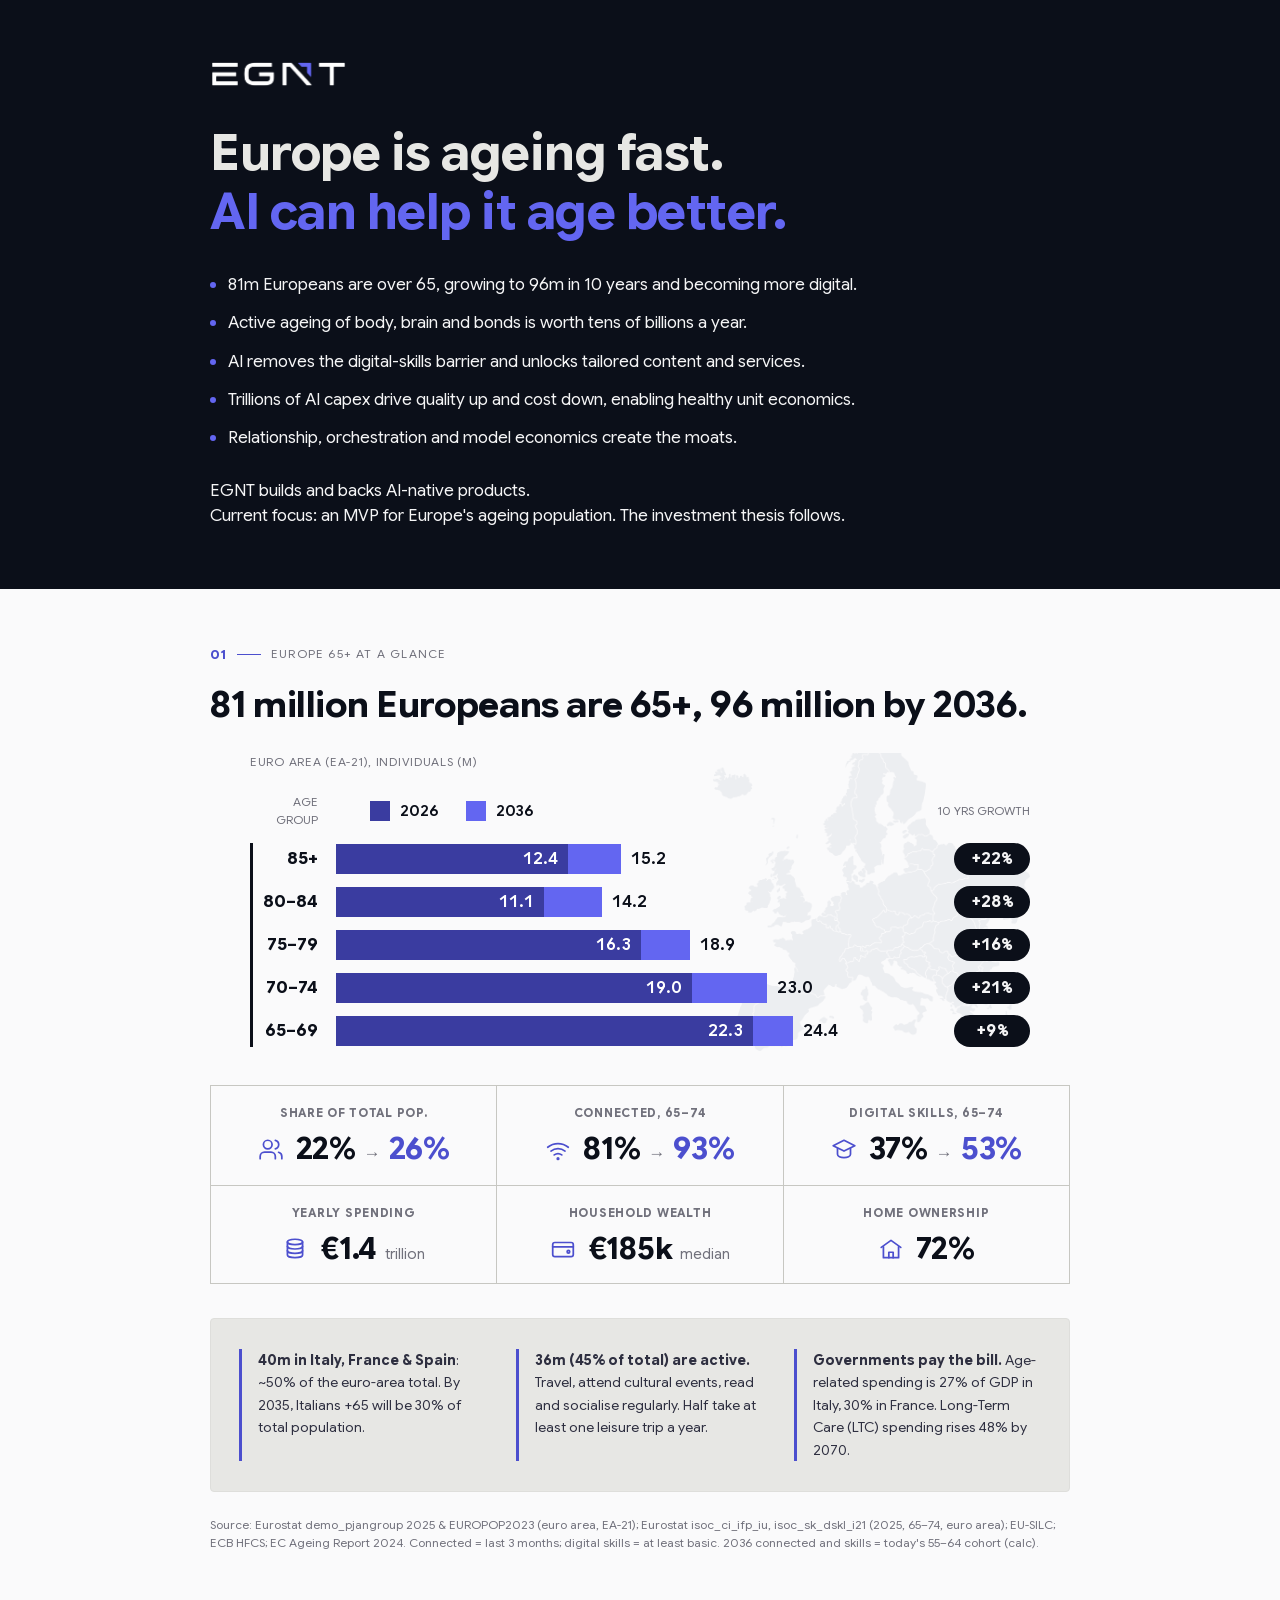
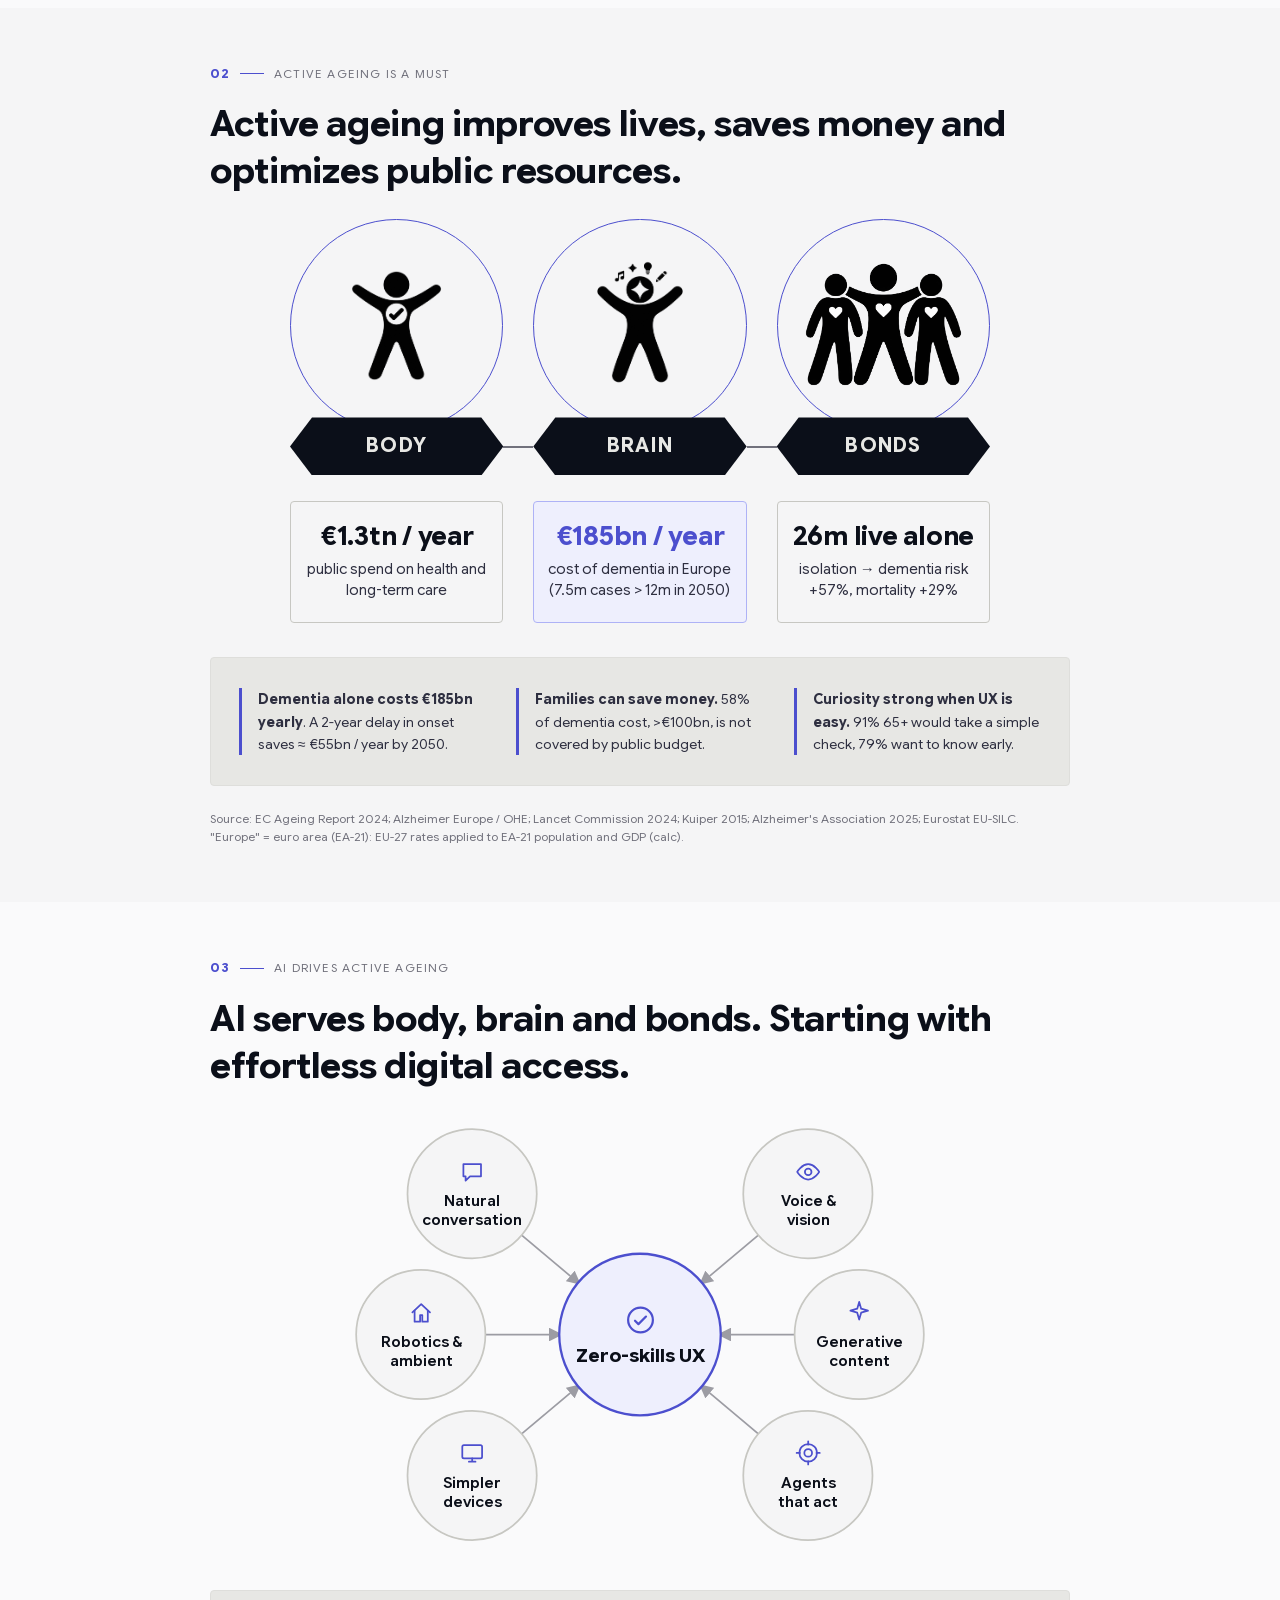
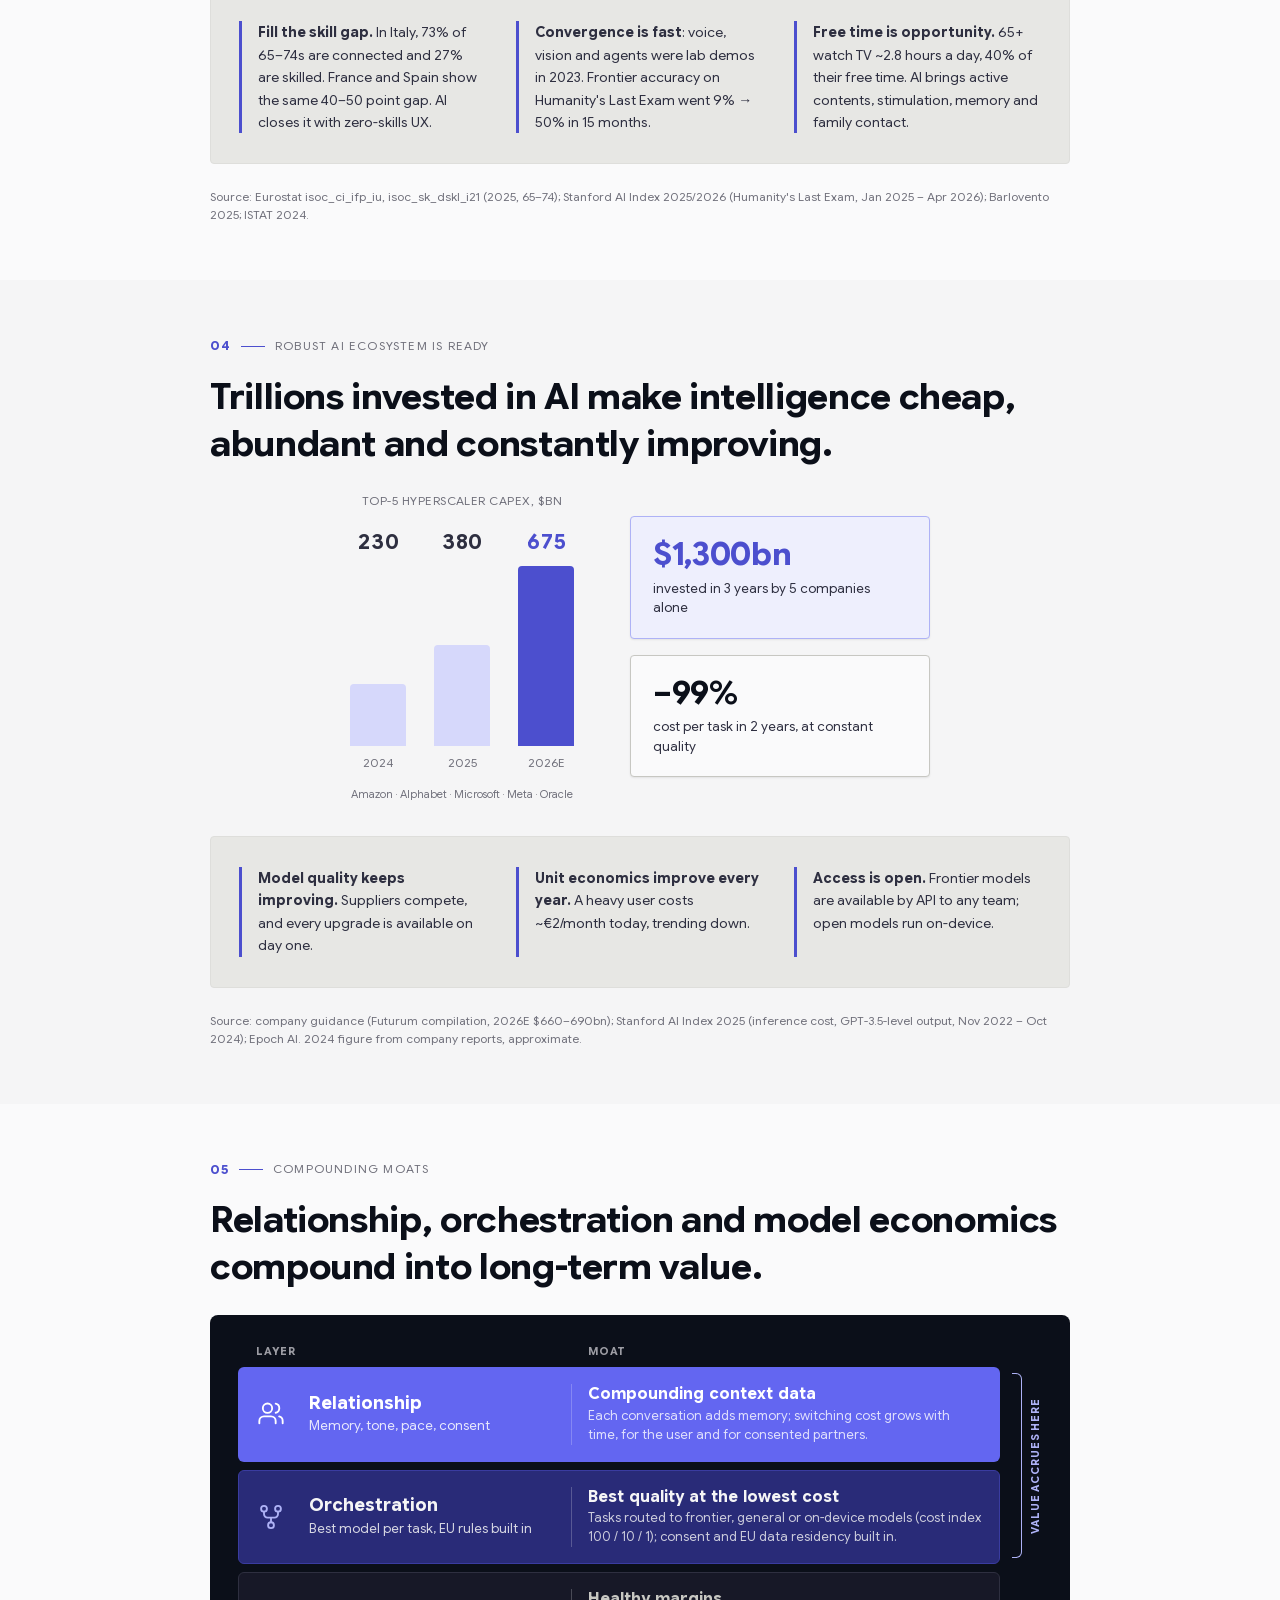
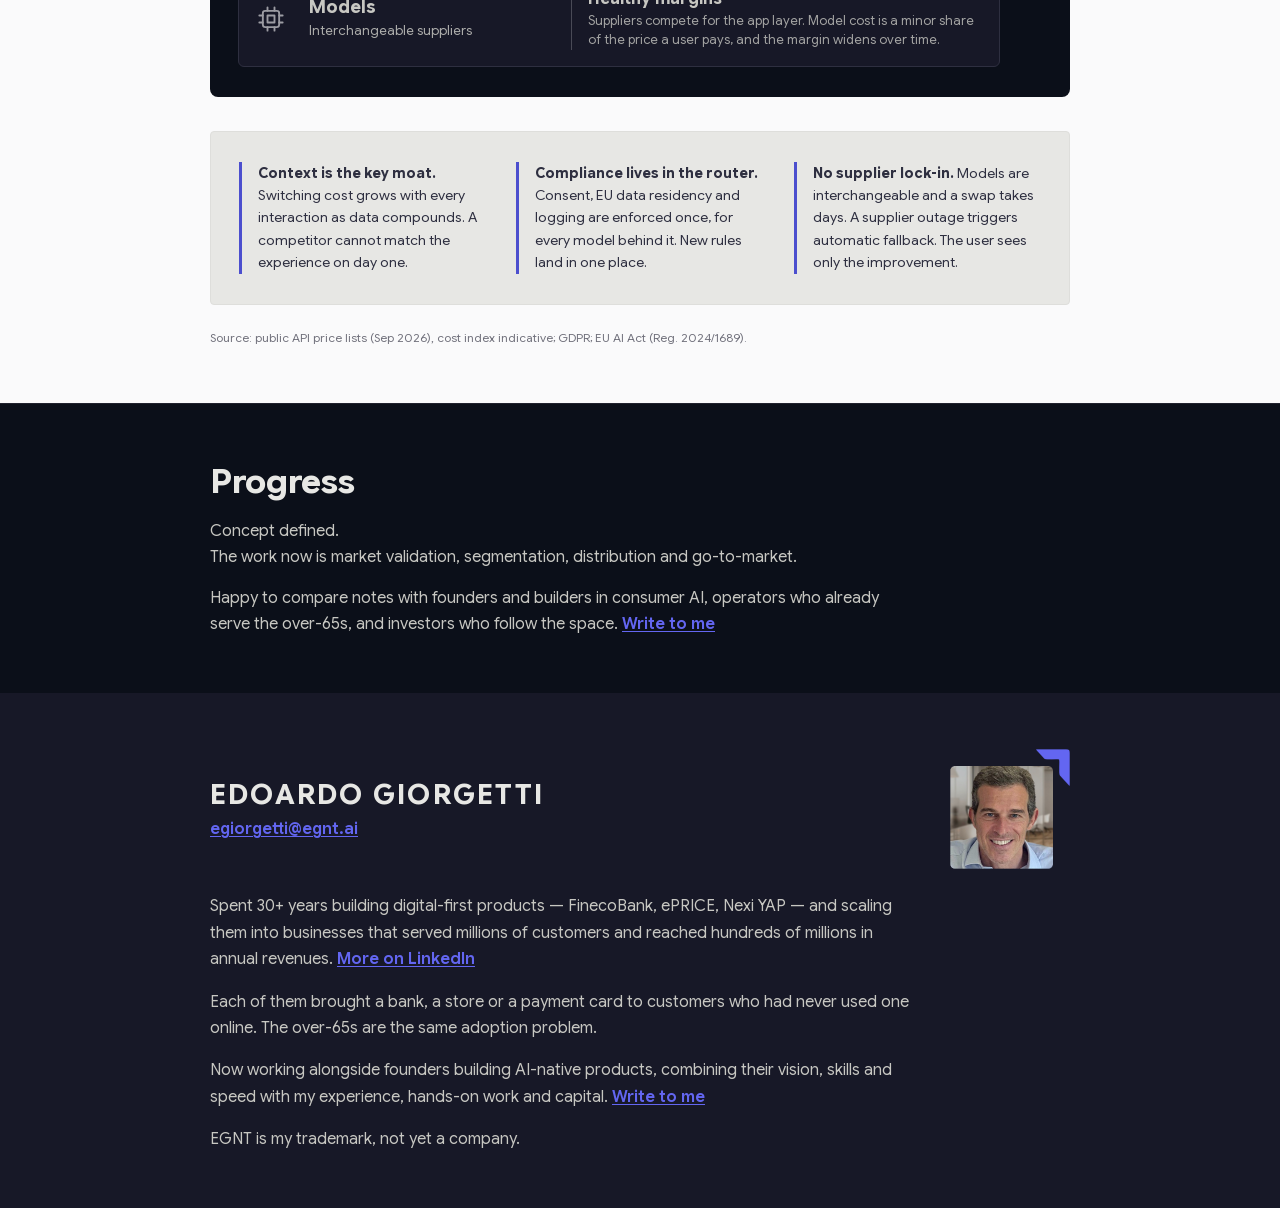
==== index.html @ f901cf72 "Published" ====
<!DOCTYPE html>
<html lang="en">
<head>
<meta charset="utf-8">
<meta name="viewport" content="width=device-width, initial-scale=1">
<title>EGNT | Builds &amp; backs AI-native products — Edoardo Giorgetti</title>
<meta name="description" content="EGNT builds and backs AI-native products. Current focus: Europe's ageing population, leveraging the AI ecosystem. Edoardo Giorgetti, 30+ years in digital: FinecoBank, ePRICE, Nexi YAP.">
<meta name="theme-color" content="#0B0F19">
<link rel="canonical" href="https://egnt.ai">
<meta property="og:type" content="website">
<meta property="og:site_name" content="EGNT">
<meta property="og:locale" content="en_GB">
<meta property="og:url" content="https://egnt.ai">
<meta property="og:title" content="EGNT | Builds &amp; backs AI-native products">
<meta property="og:description" content="Currently working on Europe's ageing population, leveraging the AI ecosystem. Edoardo Giorgetti — FinecoBank, ePRICE, Nexi YAP.">
<meta property="og:image" content="https://egnt.ai/og.png">
<meta property="og:image:alt" content="EGNT — builds and backs AI-native products">
<meta property="og:image:width" content="1200">
<meta property="og:image:height" content="630">
<meta name="twitter:card" content="summary_large_image">
<meta name="twitter:title" content="EGNT | Builds &amp; backs AI-native products">
<meta name="twitter:description" content="Currently working on Europe's ageing population, leveraging the AI ecosystem.">
<meta name="author" content="Edoardo Giorgetti">
<link rel="icon" href="/favicon.svg" type="image/svg+xml">
<link rel="icon" href="/favicon.png" sizes="32x32">
<link rel="apple-touch-icon" href="/apple-touch-icon.png"><link rel="preload" href="fonts/GoogleSansFlex-latin.woff2" as="font" type="font/woff2" crossorigin>
<script>window.va = window.va || function () { (window.vaq = window.vaq || []).push(arguments); };</script>
<script defer src="/_vercel/insights/script.js"></script>
<style>
/* ---------- fonts (self-hosted) ---------- */
@font-face{font-family:'Google Sans Flex';font-style:normal;font-weight:400 700;font-display:swap;src:url('fonts/GoogleSansFlex-latin.woff2') format('woff2');unicode-range:U+0000-00FF,U+0131,U+0152-0153,U+02BB-02BC,U+02C6,U+02DA,U+02DC,U+2000-206F,U+20AC,U+2122,U+2191,U+2193,U+2212,U+2215;}
@font-face{font-family:'Google Sans Flex';font-style:normal;font-weight:400 700;font-display:swap;src:url('fonts/GoogleSansFlex-latin-ext.woff2') format('woff2');unicode-range:U+0100-02BA,U+02BD-02C5,U+02C7-02CC,U+02CE-02D7,U+02DD-02FF,U+1E00-1E9F,U+20A0-20AB,U+2113;}

/* ---------- tokens ---------- */
:root{
--n100:#F5F5F6;--n200:#E7E7E4;--n300:#C7C7C2;--n400:#9C9CA3;--n500:#71717C;--n600:#4B4B57;--n700:#2E2F40;--n800:#171827;--n900:#0B0F19;
--a100:#EEEFFD;--a200:#D6D8FB;--a300:#AEB2F6;--a400:#8286F2;--a500:#6366F1;--a600:#4C4FCE;--a700:#3A3CA0;--a800:#292B78;--a900:#1B1D52;
--bg:var(--n900);--bg-raised:var(--n800);--bg-sunken:#07090F;
--border:var(--n700);--border-subtle:#21222E;
--text:var(--n200);--text-2:var(--n300);--text-muted:var(--n400);--text-on-accent:#fff;
--accent:var(--a500);--accent-hover:var(--a400);
--surface:var(--n800);--line:var(--n600);--fill-muted:var(--a900);
--accent-surface:var(--a900);--accent-border:var(--a700);
--mark-bg:var(--bg-sunken);--mark-text:var(--text);
--font:'Google Sans Flex',-apple-system,BlinkMacSystemFont,'Segoe UI',sans-serif;
--radius:4px;--shadow-sm:0 1px 2px rgba(0,0,0,.4);--shadow-md:0 4px 16px rgba(0,0,0,.5);
--pad-x:clamp(20px,5vw,56px);--wrap:860px;
}
[data-theme="light"]{
--bg:#FAFAFB;--bg-raised:var(--n100);--bg-sunken:var(--n200);
--border:var(--n300);--border-subtle:#DEDEDB;
--text:var(--n900);--text-2:var(--n700);--text-muted:var(--n500);
--accent:var(--a600);--accent-hover:var(--a500);
--surface:var(--n100);--line:var(--n400);--fill-muted:var(--a200);
--accent-surface:var(--a100);--accent-border:var(--a300);
--mark-bg:var(--n900);--mark-text:var(--n100);
--shadow-sm:0 1px 2px rgba(0,0,0,.08);--shadow-md:0 4px 16px rgba(0,0,0,.10);
}
[data-theme="mid"]{
--bg:var(--n800);--bg-raised:var(--n700);--bg-sunken:var(--n900);
--border:var(--n600);--border-subtle:#2E2F40;
}

/* ---------- base ---------- */
*{box-sizing:border-box}
html{-webkit-text-size-adjust:100%}
html,body{margin:0;width:100%;max-width:100%;overflow-x:hidden}
body{background:var(--bg);color:var(--text);font-family:var(--font);font-size:16px;line-height:1.5;-webkit-font-smoothing:antialiased}
h1,h2,h3{font-family:var(--font);font-weight:700;margin:0}
p,ul{margin:0}
img,svg{max-width:100%}
a{color:var(--accent);font-weight:600;text-decoration:underline;text-decoration-thickness:1px;text-underline-offset:2px}
a:hover{color:var(--accent-hover)}
:focus-visible{outline:2px solid var(--accent);outline-offset:2px}
b{font-weight:700}

/* ---------- layout ---------- */
.band{background:var(--bg);color:var(--text);padding:clamp(40px,6vw,56px) var(--pad-x)}
.band.raised{background:var(--bg-raised)}
.wrap{max-width:var(--wrap);margin:0 auto}

/* ---------- header + hero ---------- */
.hdr{padding:60px var(--pad-x) 0}
.hdr .wrap{display:flex;align-items:center}
.hdr img{height:28px;width:auto;display:block}
.hero{padding:36px var(--pad-x) clamp(44px,6vw,60px)}
.hero h1{font-size:clamp(32px,4.8vw,50px);line-height:1.18;letter-spacing:-0.01em;max-width:800px;margin:0 0 30px}
.hero h1 span{color:var(--accent)}
.hero ul{list-style:none;padding:0;display:grid;gap:12px;max-width:760px;margin:0 0 26px}
.hero li{display:flex;gap:12px;align-items:flex-start;font-size:17px;line-height:1.55;color:var(--n100)}
.hero li::before{content:"";width:6px;height:6px;border-radius:50%;background:var(--accent);margin-top:10px;flex-shrink:0}
.hero .lead{font-size:17px;line-height:1.5;color:var(--n100);max-width:760px}

/* ---------- section furniture ---------- */
.kicker{display:flex;align-items:center;gap:10px;margin-bottom:18px}
.kicker .num{font-weight:700;font-size:13px;letter-spacing:.08em;color:var(--accent)}
.kicker .rule{width:24px;height:1px;background:var(--accent);flex-shrink:0}
.kicker .lbl{font-size:12px;letter-spacing:.1em;text-transform:uppercase;color:var(--text-muted)}
.h2{font-size:clamp(26px,3.2vw,36px);line-height:1.3;letter-spacing:-0.01em;max-width:860px;margin:0 0 24px}
.takeaways{background:var(--bg-sunken);border:1px solid var(--border-subtle);border-radius:var(--radius);padding:clamp(20px,3vw,30px) clamp(18px,3vw,28px);margin-top:34px;display:grid;grid-template-columns:repeat(3,minmax(0,1fr));gap:24px 30px}
.takeaways>div{border-left:3px solid var(--accent);padding-left:16px}
.takeaways p{font-size:14px;line-height:1.6;color:var(--text-2)}
.src{font-size:12px;line-height:1.5;color:var(--text-muted);margin-top:24px;max-width:860px}
.caption{font-size:12px;letter-spacing:.06em;text-transform:uppercase;color:var(--text-muted)}
@media (max-width:860px){.takeaways{grid-template-columns:1fr}}

/* ---------- 01 chart ---------- */
.s1-fig{position:relative;max-width:780px;margin:0 auto;overflow:hidden;padding-bottom:4px}
.s1-map{position:absolute;right:0;bottom:0;height:110%;width:auto;opacity:.07;pointer-events:none;user-select:none;z-index:0}
.s1-fig>*:not(.s1-map){position:relative;z-index:1}
.s1-fig .caption{margin-bottom:22px;display:block}
.chart{--c1:86px;--c3:108px;display:grid;grid-template-columns:var(--c1) minmax(0,1fr) var(--c3);align-items:center;row-gap:11px}
.chart-head{margin-bottom:14px;font-size:12px;color:var(--text-muted)}
.chart-head .lg{display:flex;gap:28px;padding-left:34px;flex-wrap:wrap}
.chart-head .lg span{display:inline-flex;align-items:center;gap:10px;font-weight:600;font-size:15px;color:var(--text)}
.chart-head .lg i{width:20px;height:20px;display:inline-block}
.chart-head .r,.chart .lab{text-align:right;padding-right:18px}
.chart-head .r{padding-right:0}
.chart-body{position:relative}
.chart-body::before{content:"";position:absolute;left:var(--c1);top:0;bottom:0;width:3px;background:var(--text);z-index:2}
.chart .lab{font-weight:700;font-size:17px}
.bar{position:relative;height:30px}
.bar .b2,.bar .b1{position:absolute;left:0;top:0;height:30px}
.bar .b2{width:var(--w2);background:var(--a500)}
.bar .b1{width:var(--w1);background:var(--a700);display:flex;align-items:center;justify-content:flex-end;padding-right:10px;font-weight:600;font-size:16px;color:#fff;font-feature-settings:'tnum' 1;overflow:hidden}
.bar .v2{position:absolute;left:var(--w2);top:0;height:30px;margin-left:10px;display:flex;align-items:center;white-space:nowrap;font-weight:600;font-size:16px;font-feature-settings:'tnum' 1}
.chart .pill{display:flex;justify-content:flex-end}
.chart .pill span{min-width:76px;height:32px;padding:0 12px;border-radius:999px;background:var(--mark-bg);color:var(--mark-text);display:inline-flex;align-items:center;justify-content:center;font-weight:700;font-size:16px;font-feature-settings:'tnum' 1}
@media (max-width:620px){
  .chart{--c1:56px;--c3:76px}
  .chart .lab{font-size:15px;padding-right:12px}
  .bar .b1,.bar .v2{font-size:14px}
  .bar .b1{padding-right:6px}
  .chart .pill span{min-width:64px;height:28px;font-size:14px;padding:0 8px}
  .chart-head .lg{padding-left:24px;gap:16px}
}

/* ---------- 01 KPIs ---------- */
.kpis{margin-top:34px;display:grid;grid-template-columns:repeat(3,minmax(0,1fr));gap:1px;background:var(--border);border:1px solid var(--border)}
.kpi{background:var(--bg);padding:18px 16px;display:flex;flex-direction:column;align-items:center;justify-content:center;text-align:center}
.kpi .k{font-weight:700;font-size:12px;letter-spacing:.06em;text-transform:uppercase;color:var(--text-muted);margin-bottom:12px}
.kpi .v{display:flex;align-items:center;justify-content:center;gap:12px;flex-wrap:wrap}
.kpi svg{width:26px;height:26px;flex-shrink:0;stroke:var(--accent)}
.kpi .n{display:flex;align-items:baseline;gap:8px}
.kpi .n b{font-size:clamp(26px,3vw,30px);line-height:1;letter-spacing:-0.01em}
.kpi .n b.acc{color:var(--accent)}
.kpi .n .arr{font-size:17px;color:var(--text-muted)}
.kpi .n small{font-size:15px;color:var(--text-muted)}
@media (max-width:760px){.kpis{grid-template-columns:repeat(2,minmax(0,1fr))}}
@media (max-width:420px){.kpis{grid-template-columns:1fr}}

/* ---------- 02 pillars ---------- */
.s2{--gap:clamp(14px,3vw,30px);max-width:700px;margin:0 auto;display:grid;grid-template-columns:repeat(3,minmax(0,1fr));gap:var(--gap)}
.pillar{display:flex;flex-direction:column;align-items:center;height:100%}
.pillar .circle{position:relative;width:100%;aspect-ratio:1;border:1.5px solid var(--accent);border-radius:50%;display:flex;align-items:center;justify-content:center}
.pillar .circle img{width:64%;height:auto;display:block}
.pillar .circle img.wide{width:84%}
.pillar .bannerwrap{position:relative;width:100%;margin-top:-7%;z-index:2}
.pillar .banner{background:#0B0F19;color:#E7E7E4;text-align:center;font-weight:700;text-transform:uppercase;letter-spacing:.06em;font-size:clamp(12px,1.9vw,20px);padding:clamp(8px,1.3vw,14px) 0;clip-path:polygon(clamp(10px,1.8vw,22px) 0,calc(100% - clamp(10px,1.8vw,22px)) 0,100% 50%,calc(100% - clamp(10px,1.8vw,22px)) 100%,clamp(10px,1.8vw,22px) 100%,0 50%)}
.pillar .dash{position:absolute;top:50%;right:calc(-1 * var(--gap));width:var(--gap);height:1.5px;background:var(--text-muted)}
.pillar .kpi2{width:100%;flex:1 1 auto;margin-top:clamp(12px,2vw,26px);background:var(--bg-raised);border:1px solid var(--border);border-radius:var(--radius);padding:clamp(12px,1.8vw,20px) 10px;text-align:center}
.pillar .kpi2.acc{background:var(--accent-surface);border-color:var(--accent-border)}
.pillar .kpi2 .n{font-weight:700;font-size:clamp(17px,2.4vw,26px);line-height:1.1;letter-spacing:-0.01em}
.pillar .kpi2.acc .n{color:var(--accent)}
.pillar .kpi2 .d{font-size:clamp(13px,1.4vw,15px);line-height:1.45;color:var(--text-2);margin-top:8px}
@media (max-width:560px){
  .s2{grid-template-columns:1fr;gap:16px;max-width:420px}
  .pillar{display:grid;grid-template-columns:92px minmax(0,1fr);column-gap:16px;row-gap:10px;align-items:center}
  .pillar .circle{grid-row:1/3;width:92px}
  .pillar .bannerwrap{margin-top:0;grid-column:2}
  .pillar .banner{font-size:13px;padding:8px 0}
  .pillar .dash{display:none}
  .pillar .kpi2{margin-top:0;grid-column:2;text-align:left;padding:12px 14px}
  .pillar .kpi2 .n{font-size:20px}
  .pillar .kpi2 .d{font-size:14px}
}

/* ---------- 03 diagram ---------- */
.s3-diag{position:relative;width:min(100%,600px);margin:0 auto;aspect-ratio:520/384;container-type:inline-size}
.s3-diag>svg{position:absolute;inset:0;width:100%;height:100%;overflow:visible}
.node{position:absolute;transform:translate(-50%,-50%);text-align:center;pointer-events:none;width:18cqw}
.node svg{display:block;margin:0 auto 1cqw;width:4.4cqw;height:auto;stroke:var(--accent)}
.node .t{font-size:2.55cqw;font-weight:600;line-height:1.25}
.node.hub{width:22cqw}
.node.hub svg{width:5.5cqw}
.node.hub .t{font-size:3.2cqw;font-weight:700}
.s3-diag-m{display:none}
.s3-diag-m svg{width:100%;height:auto;display:block}
.s3-diag-m .lbl text{font-family:var(--font);font-size:12.5px;font-weight:600;fill:var(--text)}
.s3-diag-m .lbl .hub{font-size:15px;font-weight:700}
@media (max-width:600px){
  .s3-diag{display:none}
  .s3-diag-m{display:block;max-width:400px;margin:0 auto}
}

/* ---------- 04 capex ---------- */
.s4{display:flex;gap:clamp(16px,5vw,56px);align-items:center;justify-content:center;flex-wrap:nowrap}
.capex{flex:0 0 auto;min-width:0}
.capex .caption{text-align:center;display:block;margin-bottom:18px;font-size:clamp(10px,1.6vw,12px);letter-spacing:.04em}
.bars{display:flex;align-items:flex-end;gap:clamp(10px,3vw,28px);justify-content:center}
.bars>div{display:flex;flex-direction:column;align-items:center;gap:8px}
.bars .v{font-weight:700;font-size:clamp(14px,2.4vw,20px);color:var(--text-2);font-feature-settings:'tnum' 1}
.bars .v.acc{color:var(--accent)}
.bars .col{height:clamp(120px,22vw,180px);display:flex;align-items:flex-end}
.bars .col i{display:block;width:clamp(28px,6vw,56px);height:var(--h);background:var(--fill-muted);border-radius:var(--radius) var(--radius) 0 0}
.bars .col i.acc{background:var(--accent)}
.bars .y{font-size:clamp(10px,1.6vw,12px);color:var(--text-muted)}
.capex .foot{font-size:clamp(9px,1.4vw,11px);color:var(--text-muted);text-align:center;margin-top:14px}
.s4-cards{display:flex;flex-direction:column;gap:clamp(8px,2vw,16px);flex:0 1 300px;min-width:0}
.s4-cards>div{border-radius:var(--radius);padding:clamp(10px,2.4vw,20px) clamp(10px,2.6vw,22px);box-shadow:var(--shadow-sm);background:var(--bg);border:1px solid var(--border)}
.s4-cards>div.acc{background:var(--accent-surface);border-color:var(--accent-border)}
.s4-cards .n{font-weight:700;font-size:clamp(18px,3.6vw,32px);letter-spacing:-0.01em;line-height:1.1}
.s4-cards .acc .n{color:var(--accent)}
.s4-cards .d{font-size:clamp(11.5px,1.7vw,13.5px);line-height:1.45;color:var(--text-2);margin-top:6px}
@media (max-width:600px){.capex .foot{display:none}}

/* ---------- 05 value stack ---------- */
.stackwrap{background:var(--n900);border-radius:8px;padding:clamp(18px,3vw,28px) clamp(16px,3vw,28px) clamp(20px,3vw,30px);max-width:860px;margin:0 auto}
.stack{display:grid;grid-template-columns:minmax(0,1fr) 30px;grid-template-rows:auto auto auto auto;column-gap:12px;row-gap:8px}
.shead{grid-column:1;display:grid;grid-template-columns:36px minmax(0,.75fr) minmax(0,1.25fr);column-gap:16px;padding:0 clamp(12px,2vw,18px);font-size:11px;letter-spacing:.08em;text-transform:uppercase;font-weight:700;color:var(--n400)}
.shead span:first-child{grid-column:1/3}
.shead span:last-child{padding-left:17px}
.layer{grid-column:1;display:grid;grid-template-columns:36px minmax(0,.75fr) minmax(0,1.25fr);column-gap:16px;align-items:center;border-radius:6px;padding:clamp(12px,1.6vw,16px) clamp(12px,2vw,18px);border:1px solid transparent}
.layer>svg{width:28px;height:28px;flex-shrink:0}
.layer.l1{background:var(--a500);color:#fff}
.layer.l1>svg{stroke:#fff}
.layer.l2{background:var(--a800);color:var(--n100);border-color:var(--a700)}
.layer.l2>svg{stroke:var(--a300)}
.layer.l3{background:var(--n800);color:var(--n300);border-color:var(--n700)}
.layer.l3>svg{stroke:var(--n400)}
.layer .ln{font-weight:700;font-size:clamp(16px,1.8vw,18px);line-height:1.2}
.layer .ld{font-size:clamp(12.5px,1.2vw,13.5px);margin-top:2px;opacity:.85}
.layer .lf{display:flex;flex-direction:column;gap:2px;border-left:1px solid rgba(255,255,255,.22);padding-left:16px}
.layer .lf i{font-style:normal;font-size:10.5px;letter-spacing:.1em;text-transform:uppercase;font-weight:700;opacity:.75;margin-bottom:1px}
.layer .lf b{font-size:clamp(14px,1.5vw,16px);line-height:1.3;font-feature-settings:'tnum' 1}
.layer .lf span{font-size:clamp(12px,1.2vw,13px);line-height:1.45;opacity:.8}
.bracket{grid-column:2;grid-row:2/4;position:relative;border:1.5px solid var(--a300);border-left:none;border-radius:0 6px 6px 0;margin:6px 0;width:10px;justify-self:start}
.bracket span{position:absolute;left:16px;top:50%;transform:translateY(-50%) rotate(180deg);writing-mode:vertical-rl;white-space:nowrap;font-size:10.5px;letter-spacing:.08em;text-transform:uppercase;font-weight:700;color:var(--a300)}
@media (max-width:600px){
  .stackwrap{padding:14px 12px 16px;border-radius:6px}
  .stack{grid-template-columns:minmax(0,1fr) 24px;column-gap:8px}
  .shead{display:none}
  .layer{grid-template-columns:28px minmax(0,1fr);gap:6px 12px;padding:12px 14px}
  .layer>svg{width:24px;height:24px;grid-row:1/3}
  .layer .lf{grid-column:2;border-left:none;padding-left:0;border-top:1px solid rgba(255,255,255,.22);padding-top:6px}
  .bracket{grid-row:1/3}
  .bracket span{left:13px;font-size:10px}
}

/* ---------- progress + about ---------- */
.progress{border-top:1px solid var(--border-subtle)}
.progress .wrap{display:flex;flex-direction:column;gap:14px}
.progress h2{font-size:clamp(24px,3vw,34px);line-height:1.3;letter-spacing:-0.01em}
.progress p{font-size:16px;line-height:1.65;color:var(--text-2);max-width:700px}
.about-head{display:flex;align-items:center;justify-content:space-between;gap:clamp(16px,4vw,40px);margin-bottom:clamp(18px,3vw,24px)}
.about-id{display:flex;flex-direction:column;gap:6px;min-width:0}
.about-id h2{font-size:clamp(20px,2.6vw,28px);letter-spacing:.08em;text-transform:uppercase;line-height:1.2;margin:0}
.about-id .mail{font-size:16px;word-break:break-all}
.about-head .photo{flex:0 0 clamp(80px,14vw,120px);display:block}
.about-head .photo img{width:100%;display:block;border-radius:var(--radius)}
.about .body{display:flex;flex-direction:column;gap:16px}
.about .body p{font-size:16px;line-height:1.65;color:var(--text-2);max-width:700px}
</style>
</head>
<body>

<header class="hdr">
  <div class="wrap"><a href="/" aria-label="EGNT home"><img src="img/egnt_logo.png" alt="EGNT"></a></div>
</header>

<section class="hero">
  <div class="wrap">
    <h1>Europe is ageing fast.<br><span>AI can help it age better.</span></h1>
    <ul>
      <li>81m Europeans are over 65, growing to 96m in 10 years and becoming more digital.</li>
      <li>Active ageing of body, brain and bonds is worth tens of billions a year.</li>
      <li>AI removes the digital-skills barrier and unlocks tailored content and services.</li>
      <li>Trillions of AI capex drive quality up and cost down, enabling healthy unit economics.</li>
      <li>Relationship, orchestration and model economics create the moats.</li>
    </ul>
    <p class="lead">EGNT builds and backs AI-native products.<br>Current focus: an MVP for Europe's ageing population. The investment thesis follows.</p>
  </div>
</section>

<!-- 01 -->
<section class="band" data-theme="light" id="s1">
  <div class="wrap">
    <div class="kicker"><span class="num">01</span><span class="rule"></span><span class="lbl">Europe 65+ at a glance</span></div>
    <h2 class="h2">81 million Europeans are 65+, 96 million by 2036.</h2>

    <div class="s1-fig">
      <img class="s1-map" src="img/europe-map.png" alt="" aria-hidden="true">
      <span class="caption">Euro area (EA-21), individuals (m)</span>
      <div class="chart chart-head">
        <div class="lab" style="font-weight:400;font-size:12px">AGE GROUP</div>
        <div class="lg"><span><i style="background:var(--a700)"></i>2026</span><span><i style="background:var(--a500)"></i>2036</span></div>
        <div class="r">10 YRS GROWTH</div>
      </div>
      <div class="chart-body">
        <div class="chart">
          <div class="lab">85+</div>
          <div class="bar" style="--w1:39.6%;--w2:48.6%"><div class="b2"></div><div class="b1">12.4</div><div class="v2">15.2</div></div>
          <div class="pill"><span>+22%</span></div>

          <div class="lab">80–84</div>
          <div class="bar" style="--w1:35.5%;--w2:45.4%"><div class="b2"></div><div class="b1">11.1</div><div class="v2">14.2</div></div>
          <div class="pill"><span>+28%</span></div>

          <div class="lab">75–79</div>
          <div class="bar" style="--w1:52.1%;--w2:60.4%"><div class="b2"></div><div class="b1">16.3</div><div class="v2">18.9</div></div>
          <div class="pill"><span>+16%</span></div>

          <div class="lab">70–74</div>
          <div class="bar" style="--w1:60.7%;--w2:73.5%"><div class="b2"></div><div class="b1">19.0</div><div class="v2">23.0</div></div>
          <div class="pill"><span>+21%</span></div>

          <div class="lab">65–69</div>
          <div class="bar" style="--w1:71.2%;--w2:78%"><div class="b2"></div><div class="b1">22.3</div><div class="v2">24.4</div></div>
          <div class="pill"><span>+9%</span></div>
        </div>
      </div>
    </div>

    <div class="kpis">
      <div class="kpi"><div class="k">Share of total pop.</div><div class="v"><svg viewBox="0 0 24 24" fill="none" stroke-width="1.6" stroke-linecap="round" stroke-linejoin="round" aria-hidden="true"><path d="M16 20v-2a4 4 0 0 0-4-4H6a4 4 0 0 0-4 4v2"/><circle cx="9" cy="7" r="4"/><path d="M22 20v-2a4 4 0 0 0-3-3.9M16 3.1a4 4 0 0 1 0 7.8"/></svg><div class="n"><b>22%</b><span class="arr">→</span><b class="acc">26%</b></div></div></div>
      <div class="kpi"><div class="k">Connected, 65–74</div><div class="v"><svg viewBox="0 0 24 24" fill="none" stroke-width="1.6" stroke-linecap="round" stroke-linejoin="round" aria-hidden="true"><path d="M2.5 9.5a15 15 0 0 1 19 0"/><path d="M5.5 13a10.5 10.5 0 0 1 13 0"/><path d="M8.5 16.5a6 6 0 0 1 7 0"/><circle cx="12" cy="20" r="0.7"/></svg><div class="n"><b>81%</b><span class="arr">→</span><b class="acc">93%</b></div></div></div>
      <div class="kpi"><div class="k">Digital skills, 65–74</div><div class="v"><svg viewBox="0 0 24 24" fill="none" stroke-width="1.6" stroke-linecap="round" stroke-linejoin="round" aria-hidden="true"><path d="M22 8 12 3 2 8l10 5 10-5Z"/><path d="M6 10.5V16c0 1.7 2.7 3 6 3s6-1.3 6-3v-5.5"/></svg><div class="n"><b>37%</b><span class="arr">→</span><b class="acc">53%</b></div></div></div>
      <div class="kpi"><div class="k">Yearly spending</div><div class="v"><svg viewBox="0 0 24 24" fill="none" stroke-width="1.6" stroke-linecap="round" stroke-linejoin="round" aria-hidden="true"><ellipse cx="12" cy="5.5" rx="7" ry="2.5"/><path d="M5 5.5v4c0 1.4 3.1 2.5 7 2.5s7-1.1 7-2.5v-4"/><path d="M5 9.5v4c0 1.4 3.1 2.5 7 2.5s7-1.1 7-2.5v-4"/><path d="M5 13.5v4c0 1.4 3.1 2.5 7 2.5s7-1.1 7-2.5v-4"/></svg><div class="n"><b>€1.4</b><small>trillion</small></div></div></div>
      <div class="kpi"><div class="k">Household wealth</div><div class="v"><svg viewBox="0 0 24 24" fill="none" stroke-width="1.6" stroke-linecap="round" stroke-linejoin="round" aria-hidden="true"><rect x="2.5" y="6" width="19" height="13" rx="2"/><path d="M2.5 10h19"/><circle cx="17" cy="14.5" r="1.2"/></svg><div class="n"><b>€185k</b><small>median</small></div></div></div>
      <div class="kpi"><div class="k">Home ownership</div><div class="v"><svg viewBox="0 0 24 24" fill="none" stroke-width="1.6" stroke-linecap="round" stroke-linejoin="round" aria-hidden="true"><path d="M3 10.5 12 4l9 6.5"/><path d="M5 10v10h14V10"/><path d="M10 20v-5h4v5"/></svg><div class="n"><b>72%</b></div></div></div>
    </div>

    <div class="takeaways">
      <div><p><b>40m in Italy, France &amp; Spain</b>: ~50% of the euro-area total. By 2035, Italians +65 will be 30% of total population.</p></div>
      <div><p><b>36m (45% of total) are active.</b> Travel, attend cultural events, read and socialise regularly. Half take at least one leisure trip a year.</p></div>
      <div><p><b>Governments pay the bill.</b> Age-related spending is 27% of GDP in Italy, 30% in France. Long-Term Care (LTC) spending rises 48% by 2070.</p></div>
    </div>
    <p class="src">Source: Eurostat demo_pjangroup 2025 &amp; EUROPOP2023 (euro area, EA-21); Eurostat isoc_ci_ifp_iu, isoc_sk_dskl_i21 (2025, 65–74, euro area); EU-SILC; ECB HFCS; EC Ageing Report 2024. Connected = last 3 months; digital skills = at least basic. 2036 connected and skills = today's 55–64 cohort (calc).</p>
  </div>
</section>

<!-- 02 -->
<section class="band raised" data-theme="light" id="s2">
  <div class="wrap">
    <div class="kicker"><span class="num">02</span><span class="rule"></span><span class="lbl">Active ageing is a must</span></div>
    <h2 class="h2">Active ageing improves lives, saves money and optimizes public resources.</h2>

    <div class="s2">
      <div class="pillar">
        <div class="circle"><img src="img/icon-body-bw.png" alt="" aria-hidden="true"></div>
        <div class="bannerwrap"><div class="banner">Body</div><div class="dash" aria-hidden="true"></div></div>
        <div class="kpi2"><div class="n">€1.3tn / year</div><div class="d">public spend on health and long-term care</div></div>
      </div>
      <div class="pillar">
        <div class="circle"><img src="img/icon-brain-bw.png" alt="" aria-hidden="true"></div>
        <div class="bannerwrap"><div class="banner">Brain</div><div class="dash" aria-hidden="true"></div></div>
        <div class="kpi2 acc"><div class="n">€185bn / year</div><div class="d">cost of dementia in Europe (7.5m cases &gt; 12m in 2050)</div></div>
      </div>
      <div class="pillar">
        <div class="circle"><img class="wide" src="img/icon-bonds-bw.png" alt="" aria-hidden="true"></div>
        <div class="bannerwrap"><div class="banner">Bonds</div></div>
        <div class="kpi2"><div class="n">26m live alone</div><div class="d">isolation → dementia risk +57%, mortality +29%</div></div>
      </div>
    </div>

    <div class="takeaways">
      <div><p><b>Dementia alone costs €185bn yearly</b>. A 2-year delay in onset saves ≈ €55bn / year by 2050.</p></div>
      <div><p><b>Families can save money.</b> 58% of dementia cost, &gt;€100bn, is not covered by public budget.</p></div>
      <div><p><b>Curiosity strong when UX is easy.</b> 91% 65+ would take a simple check, 79% want to know early.</p></div>
    </div>
    <p class="src">Source: EC Ageing Report 2024; Alzheimer Europe / OHE; Lancet Commission 2024; Kuiper 2015; Alzheimer's Association 2025; Eurostat EU-SILC. "Europe" = euro area (EA-21): EU-27 rates applied to EA-21 population and GDP (calc).</p>
  </div>
</section>

<!-- 03 -->
<section class="band" data-theme="light" id="s3">
  <div class="wrap">
    <div class="kicker"><span class="num">03</span><span class="rule"></span><span class="lbl">AI drives active ageing</span></div>
    <h2 class="h2">AI serves body, brain and bonds. Starting with effortless digital access.</h2>

    <div class="s3-diag" aria-hidden="true">
      <svg viewBox="0 0 520 384">
        <defs><marker id="egArrow" markerWidth="8" markerHeight="8" refX="6" refY="4" orient="auto"><path d="M0 0L8 4L0 8z" fill="var(--line)"/></marker></defs>
        <g stroke="var(--line)" stroke-width="1.5" marker-end="url(#egArrow)">
          <line x1="157.4" y1="105.9" x2="206.4" y2="147"/><line x1="362.6" y1="105.9" x2="313.6" y2="147"/>
          <line x1="394" y1="192" x2="330" y2="192"/><line x1="362.6" y1="278.1" x2="313.6" y2="237"/>
          <line x1="157.4" y1="278.1" x2="206.4" y2="237"/><line x1="126" y1="192" x2="190" y2="192"/>
        </g>
        <g fill="var(--surface)" stroke="var(--border)" stroke-width="1.5">
          <circle cx="114.5" cy="69.9" r="56"/><circle cx="405.5" cy="69.9" r="56"/><circle cx="450" cy="192" r="56"/>
          <circle cx="405.5" cy="314.1" r="56"/><circle cx="114.5" cy="314.1" r="56"/><circle cx="70" cy="192" r="56"/>
        </g>
        <circle cx="260" cy="192" r="70" fill="var(--accent-surface)" stroke="var(--accent)" stroke-width="2"/>
      </svg>
      <div class="node hub" style="left:50%;top:50%"><svg viewBox="0 0 24 24" fill="none" stroke-width="1.6" stroke-linecap="round" stroke-linejoin="round"><circle cx="12" cy="12" r="9"/><path d="M8 12.5l2.5 2.5L16 9.5"/></svg><div class="t">Zero-skills UX</div></div>
      <div class="node" style="left:22%;top:18.2%"><svg viewBox="0 0 24 24" fill="none" stroke-width="1.6" stroke-linecap="round" stroke-linejoin="round"><path d="M4 5h16v11H10l-4 4v-4H4z"/></svg><div class="t">Natural<br>conversation</div></div>
      <div class="node" style="left:78%;top:18.2%"><svg viewBox="0 0 24 24" fill="none" stroke-width="1.6" stroke-linecap="round" stroke-linejoin="round"><path d="M2 12s4-7 10-7 10 7 10 7-4 7-10 7-10-7-10-7z"/><circle cx="12" cy="12" r="3"/></svg><div class="t">Voice &amp;<br>vision</div></div>
      <div class="node" style="left:86.5%;top:50%"><svg viewBox="0 0 24 24" fill="none" stroke-width="1.6" stroke-linecap="round" stroke-linejoin="round"><path d="M12 2l1.8 6.2L20 10l-6.2 1.8L12 18l-1.8-6.2L4 10l6.2-1.8z"/></svg><div class="t">Generative<br>content</div></div>
      <div class="node" style="left:78%;top:81.8%"><svg viewBox="0 0 24 24" fill="none" stroke-width="1.6" stroke-linecap="round" stroke-linejoin="round"><circle cx="12" cy="12" r="8"/><circle cx="12" cy="12" r="3.5"/><path d="M12 1.5v3M12 19.5v3M1.5 12h3M19.5 12h3"/></svg><div class="t">Agents<br>that act</div></div>
      <div class="node" style="left:22%;top:81.8%"><svg viewBox="0 0 24 24" fill="none" stroke-width="1.6" stroke-linecap="round" stroke-linejoin="round"><rect x="3" y="5" width="18" height="12" rx="1.5"/><path d="M9 20h6M12 17v3"/></svg><div class="t">Simpler<br>devices</div></div>
      <div class="node" style="left:13.5%;top:50%"><svg viewBox="0 0 24 24" fill="none" stroke-width="1.6" stroke-linecap="round" stroke-linejoin="round"><path d="M4 11.5L12 4l8 7.5"/><path d="M6 10v10h5v-6h2v6h5V10"/></svg><div class="t">Robotics &amp;<br>ambient</div></div>
    </div>

    <!-- mobile version of the diagram (≤600px) -->
<div class="s3-diag-m" aria-hidden="true">
  <svg viewBox="0 0 370 410">
    <defs><marker id="egArrowM" markerWidth="8" markerHeight="8" refX="6" refY="4" orient="auto"><path d="M0 0L8 4L0 8z" fill="var(--line)"/></marker></defs>
    <g stroke="var(--line)" stroke-width="1.5" marker-end="url(#egArrowM)">
      <line x1="185" y1="108" x2="185" y2="137"/>
      <line x1="269" y1="156.5" x2="243.9" y2="171"/>
      <line x1="269" y1="253.5" x2="243.9" y2="239"/>
      <line x1="185" y1="302" x2="185" y2="273"/>
      <line x1="101" y1="253.5" x2="126.1" y2="239"/>
      <line x1="101" y1="156.5" x2="126.1" y2="171"/>
    </g>
    <g fill="var(--surface)" stroke="var(--border)" stroke-width="1.5">
      <circle cx="185" cy="55" r="50"/><circle cx="314.9" cy="130" r="50"/><circle cx="314.9" cy="280" r="50"/>
      <circle cx="185" cy="355" r="50"/><circle cx="55.1" cy="280" r="50"/><circle cx="55.1" cy="130" r="50"/>
    </g>
    <circle cx="185" cy="205" r="60" fill="var(--accent-surface)" stroke="var(--accent)" stroke-width="2"/>
    <g fill="none" stroke="var(--accent)" stroke-width="1.6" stroke-linecap="round" stroke-linejoin="round">
      <g transform="translate(173 19)"><path d="M4 5h16v11H10l-4 4v-4H4z"/></g>
      <g transform="translate(302.9 94)"><path d="M2 12s4-7 10-7 10 7 10 7-4 7-10 7-10-7-10-7z"/><circle cx="12" cy="12" r="3"/></g>
      <g transform="translate(302.9 244)"><path d="M12 2l1.8 6.2L20 10l-6.2 1.8L12 18l-1.8-6.2L4 10l6.2-1.8z"/></g>
      <g transform="translate(173 319)"><circle cx="12" cy="12" r="8"/><circle cx="12" cy="12" r="3.5"/><path d="M12 1.5v3M12 19.5v3M1.5 12h3M19.5 12h3"/></g>
      <g transform="translate(43.1 244)"><rect x="3" y="5" width="18" height="12" rx="1.5"/><path d="M9 20h6M12 17v3"/></g>
      <g transform="translate(43.1 94)"><path d="M4 11.5L12 4l8 7.5"/><path d="M6 10v10h5v-6h2v6h5V10"/></g>
      <g transform="translate(171 165) scale(1.17)"><circle cx="12" cy="12" r="9"/><path d="M8 12.5l2.5 2.5L16 9.5"/></g>
    </g>
    <g class="lbl" text-anchor="middle">
      <text x="185" y="61"><tspan x="185">Natural</tspan><tspan x="185" dy="14">conversation</tspan></text>
      <text x="314.9" y="136"><tspan x="314.9">Voice &amp;</tspan><tspan x="314.9" dy="14">vision</tspan></text>
      <text x="314.9" y="286"><tspan x="314.9">Generative</tspan><tspan x="314.9" dy="14">content</tspan></text>
      <text x="185" y="361"><tspan x="185">Agents</tspan><tspan x="185" dy="14">that act</tspan></text>
      <text x="55.1" y="286"><tspan x="55.1">Simpler</tspan><tspan x="55.1" dy="14">devices</tspan></text>
      <text x="55.1" y="136"><tspan x="55.1">Robotics &amp;</tspan><tspan x="55.1" dy="14">ambient</tspan></text>
      <text class="hub" x="185" y="218">Zero-skills UX</text>
    </g>
  </svg>
</div>
    <div class="takeaways">
      <div><p><b>Fill the skill gap.</b> In Italy, 73% of 65–74s are connected and 27% are skilled. France and Spain show the same 40–50 point gap. AI closes it with zero-skills UX.</p></div>
      <div><p><b>Convergence is fast</b>: voice, vision and agents were lab demos in 2023. Frontier accuracy on Humanity's Last Exam went 9% → 50% in 15 months.</p></div>
      <div><p><b>Free time is opportunity.</b> 65+ watch TV ~2.8 hours a day, 40% of their free time. AI brings active contents, stimulation, memory and family contact.</p></div>
    </div>
    <p class="src">Source: Eurostat isoc_ci_ifp_iu, isoc_sk_dskl_i21 (2025, 65–74); Stanford AI Index 2025/2026 (Humanity's Last Exam, Jan 2025 – Apr 2026); Barlovento 2025; ISTAT 2024.</p>
  </div>
</section>

<!-- 04 -->
<section class="band raised" data-theme="light" id="s4">
  <div class="wrap">
    <div class="kicker"><span class="num">04</span><span class="rule"></span><span class="lbl">Robust AI ecosystem is ready</span></div>
    <h2 class="h2">Trillions invested in AI make intelligence cheap, abundant and constantly improving.</h2>

    <div class="s4">
      <div class="capex">
        <span class="caption">Top-5 hyperscaler capex, $bn</span>
        <div class="bars">
          <div><div class="v">230</div><div class="col"><i style="--h:34%"></i></div><div class="y">2024</div></div>
          <div><div class="v">380</div><div class="col"><i style="--h:56%"></i></div><div class="y">2025</div></div>
          <div><div class="v acc">675</div><div class="col"><i class="acc" style="--h:100%"></i></div><div class="y">2026E</div></div>
        </div>
        <div class="foot">Amazon · Alphabet · Microsoft · Meta · Oracle</div>
      </div>
      <div class="s4-cards">
        <div class="acc"><div class="n">$1,300bn</div><div class="d">invested in 3 years by 5 companies alone</div></div>
        <div><div class="n">−99%</div><div class="d">cost per task in 2 years, at constant quality</div></div>
      </div>
    </div>

    <div class="takeaways">
      <div><p><b>Model quality keeps improving.</b> Suppliers compete, and every upgrade is available on day one.</p></div>
      <div><p><b>Unit economics improve every year.</b> A heavy user costs ~€2/month today, trending down.</p></div>
      <div><p><b>Access is open.</b> Frontier models are available by API to any team; open models run on-device.</p></div>
    </div>
    <p class="src">Source: company guidance (Futurum compilation, 2026E $660–690bn); Stanford AI Index 2025 (inference cost, GPT-3.5-level output, Nov 2022 – Oct 2024); Epoch AI. 2024 figure from company reports, approximate.</p>
  </div>
</section>

<!-- 05 -->
<section class="band" data-theme="light" id="s5">
  <div class="wrap">
    <div class="kicker"><span class="num">05</span><span class="rule"></span><span class="lbl">Compounding moats</span></div>
    <h2 class="h2">Relationship, orchestration and model economics compound into long-term value.</h2>

    <div class="stackwrap"><div class="stack">
      <div class="shead"><span>Layer</span><span>Moat</span></div>
      <div class="layer l1">
        <svg viewBox="0 0 24 24" fill="none" stroke-width="1.6" stroke-linecap="round" stroke-linejoin="round" aria-hidden="true"><path d="M16 20v-2a4 4 0 0 0-4-4H6a4 4 0 0 0-4 4v2"/><circle cx="9" cy="7" r="4"/><path d="M22 20v-2a4 4 0 0 0-3-3.9M16 3.1a4 4 0 0 1 0 7.8"/></svg>
        <div class="lt"><div class="ln">Relationship</div><div class="ld">Memory, tone, pace, consent</div></div>
        <div class="lf"><b>Compounding context data</b><span>Each conversation adds memory; switching cost grows with time, for the user and for consented partners.</span></div>
      </div>
      <div class="layer l2">
        <svg viewBox="0 0 24 24" fill="none" stroke-width="1.6" stroke-linecap="round" stroke-linejoin="round" aria-hidden="true"><circle cx="6" cy="5" r="2.5"/><circle cx="18" cy="5" r="2.5"/><circle cx="12" cy="19" r="2.5"/><path d="M6 7.5v2a3 3 0 0 0 3 3h6a3 3 0 0 0 3-3v-2M12 12.5v4"/></svg>
        <div class="lt"><div class="ln">Orchestration</div><div class="ld">Best model per task, EU rules built in</div></div>
        <div class="lf"><b>Best quality at the lowest cost</b><span>Tasks routed to frontier, general or on-device models (cost index 100 / 10 / 1); consent and EU data residency built in.</span></div>
      </div>
      <div class="layer l3">
        <svg viewBox="0 0 24 24" fill="none" stroke-width="1.6" stroke-linecap="round" stroke-linejoin="round" aria-hidden="true"><rect x="5" y="5" width="14" height="14" rx="2"/><rect x="9" y="9" width="6" height="6"/><path d="M9 2v3M15 2v3M9 19v3M15 19v3M2 9h3M2 15h3M19 9h3M19 15h3"/></svg>
        <div class="lt"><div class="ln">Models</div><div class="ld">Interchangeable suppliers</div></div>
        <div class="lf"><b>Healthy margins</b><span>Suppliers compete for the app layer. Model cost is a minor share of the price a user pays, and the margin widens over time.</span></div>
      </div>
      <div class="bracket" aria-hidden="true"><span>Value accrues here</span></div>
    </div></div>

    <div class="takeaways">
      <div><p><b>Context is the key moat.</b> Switching cost grows with every interaction as data compounds. A competitor cannot match the experience on day one.</p></div>
      <div><p><b>Compliance lives in the router.</b> Consent, EU data residency and logging are enforced once, for every model behind it. New rules land in one place.</p></div>
      <div><p><b>No supplier lock-in.</b> Models are interchangeable and a swap takes days. A supplier outage triggers automatic fallback. The user sees only the improvement.</p></div>
    </div>
    <p class="src">Source: public API price lists (Sep 2026), cost index indicative; GDPR; EU AI Act (Reg. 2024/1689).</p>
  </div>
</section>

<!-- progress -->
<section class="band progress" id="progress">
  <div class="wrap">
    <h2>Progress</h2>
    <p>Concept defined.<br>The work now is market validation, segmentation, distribution and go-to-market.</p>
    <p>Happy to compare notes with founders and builders in consumer AI, operators who already serve the over-65s, and investors who follow the space. <a href="mailto:egiorgetti@egnt.ai">Write to me</a></p>
  </div>
</section>

<!-- about -->
<section class="band" data-theme="mid" id="about">
<div class="wrap about">
  <div class="about-head">
    <div class="about-id">
      <h2>Edoardo Giorgetti</h2>
      <a class="mail" href="mailto:egiorgetti@egnt.ai">egiorgetti@egnt.ai</a>
    </div>
    <a class="photo" href="https://www.linkedin.com/in/egiorgetti" target="_blank" rel="noopener"><img src="img/egnt_eg.png" alt="Edoardo Giorgetti"></a>
  </div>
  <div class="body">
    <p>Spent 30+ years building digital-first products — FinecoBank, ePRICE, Nexi YAP — and scaling them into businesses that served millions of customers and reached hundreds of millions in annual revenues. <a href="https://www.linkedin.com/in/egiorgetti" target="_blank" rel="noopener">More on LinkedIn</a></p>
    <p>Each of them brought a bank, a store or a payment card to customers who had never used one online. The over-65s are the same adoption problem.</p>
    <p>Now working alongside founders building AI-native products, combining their vision, skills and speed with my experience, hands-on work and capital. <a href="mailto:egiorgetti@egnt.ai">Write to me</a></p>
    <p>EGNT is my trademark, not yet a company.</p>
  </div>
</div>
</section>

</body>
</html>
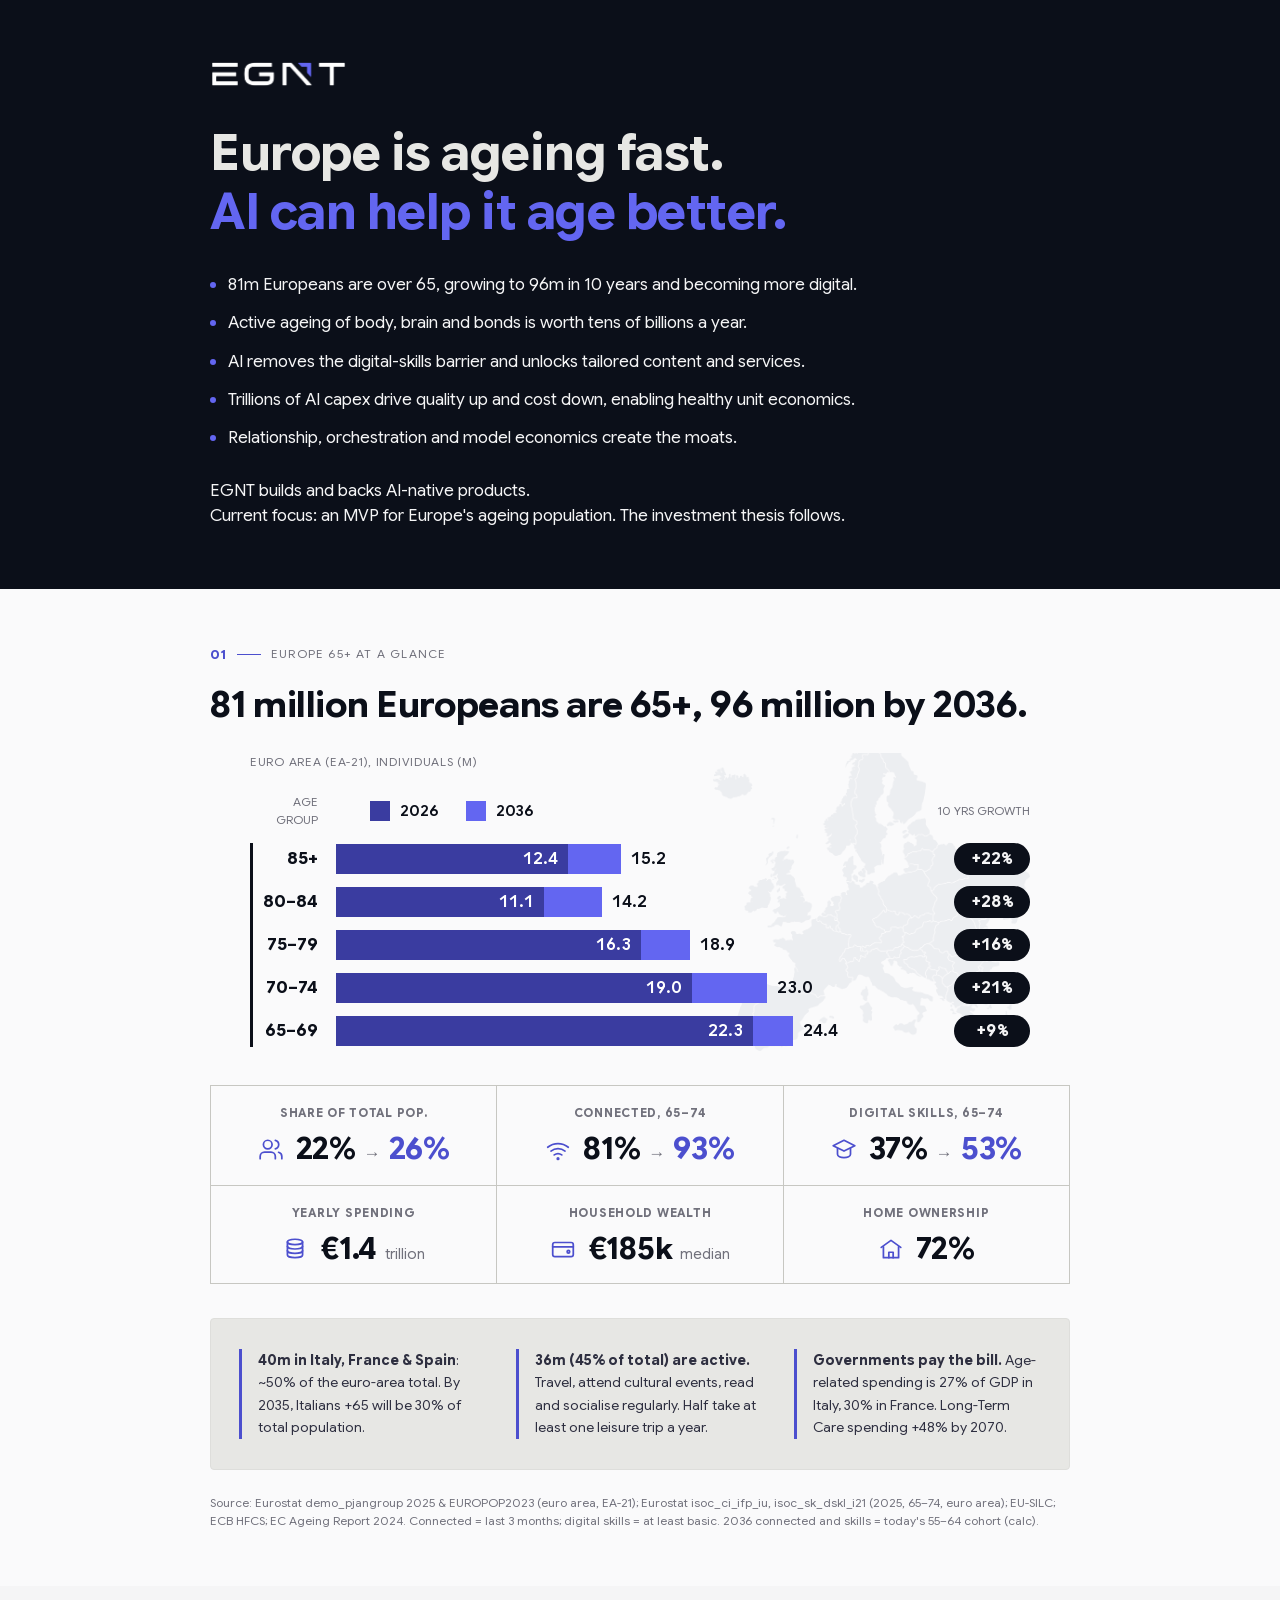
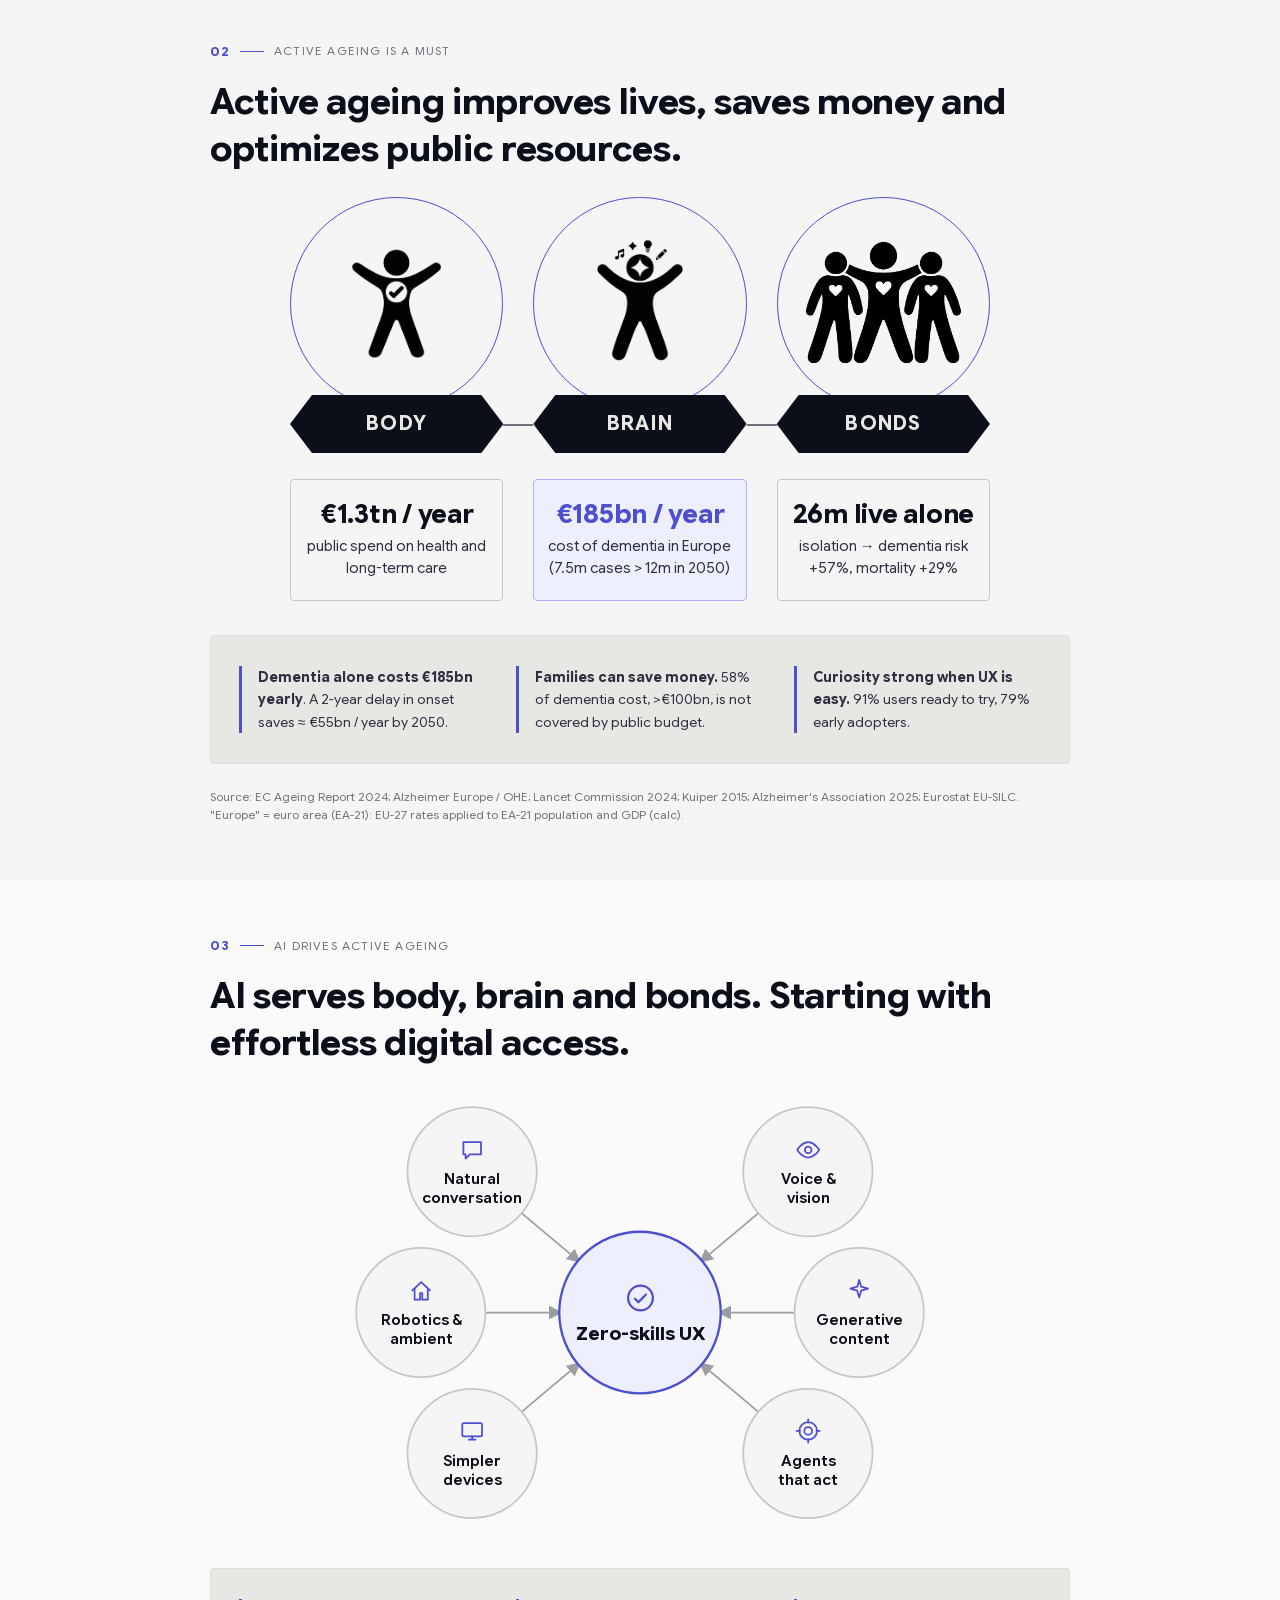
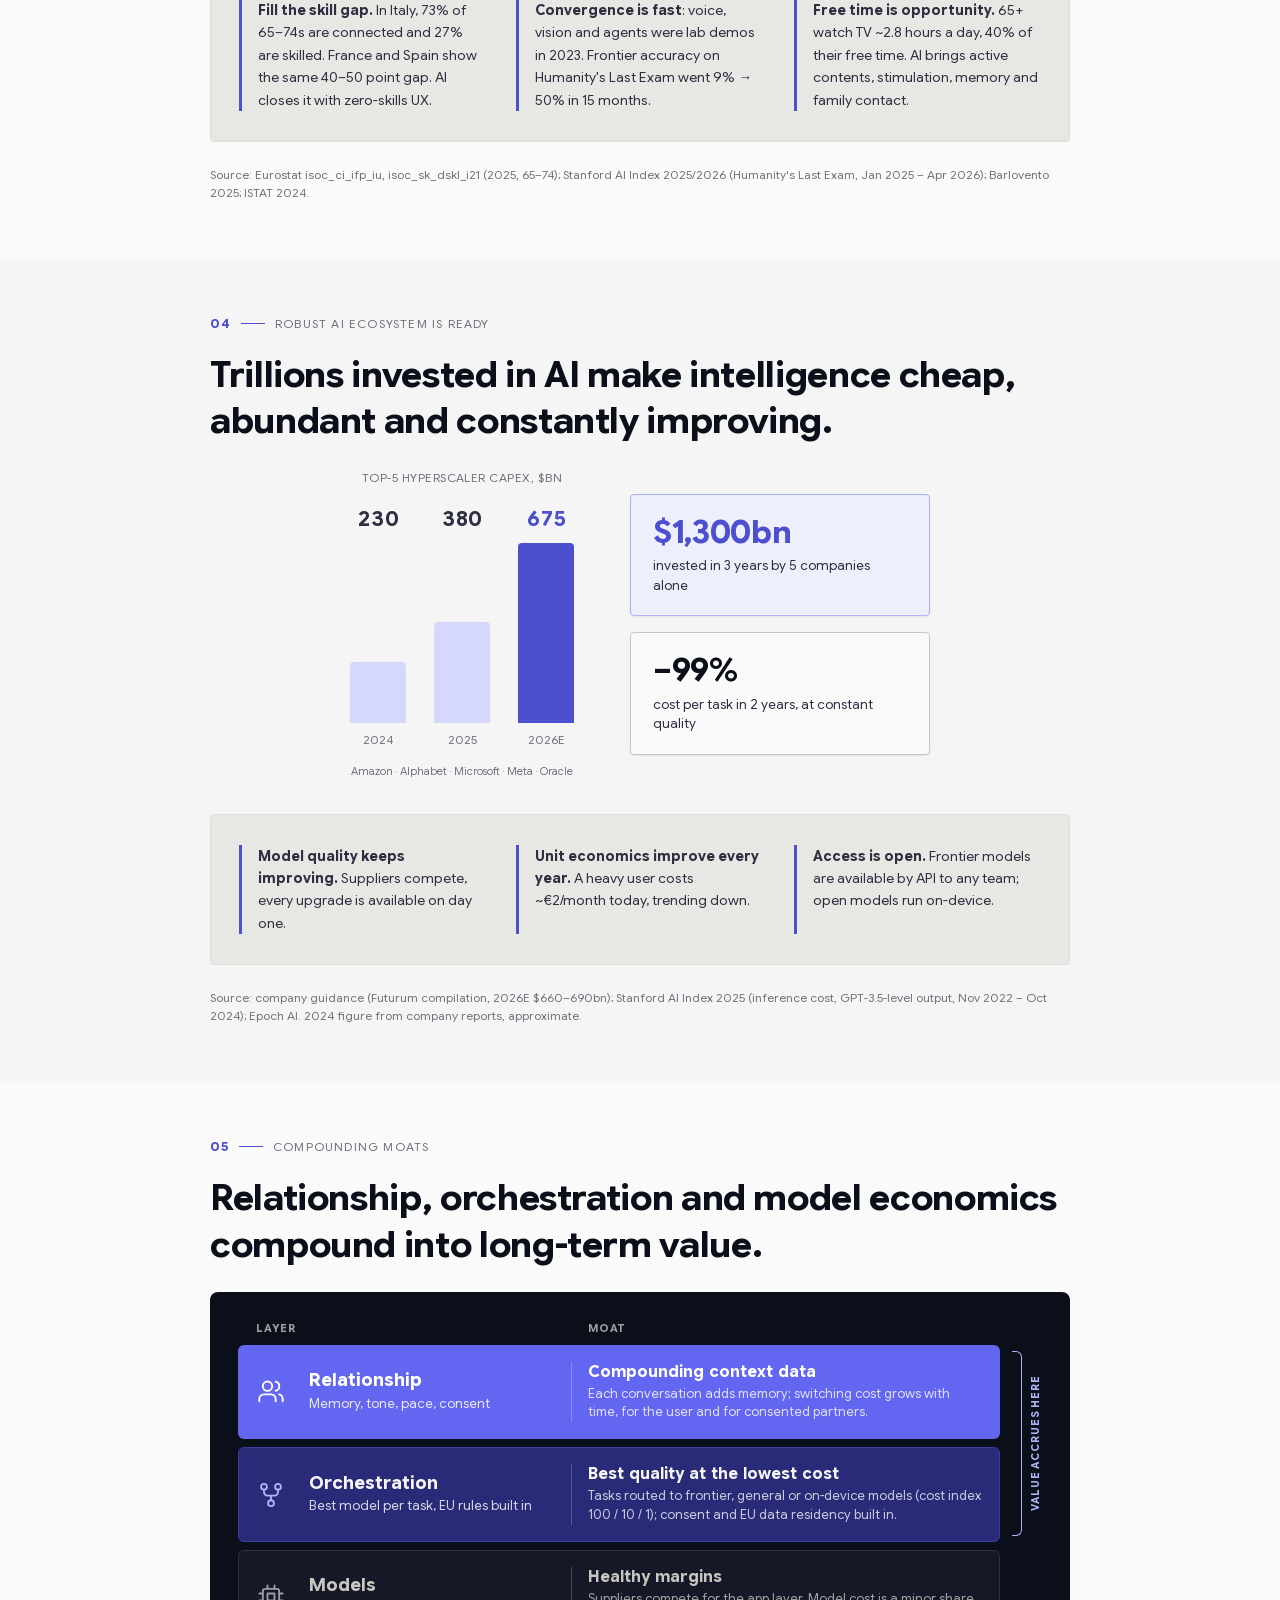
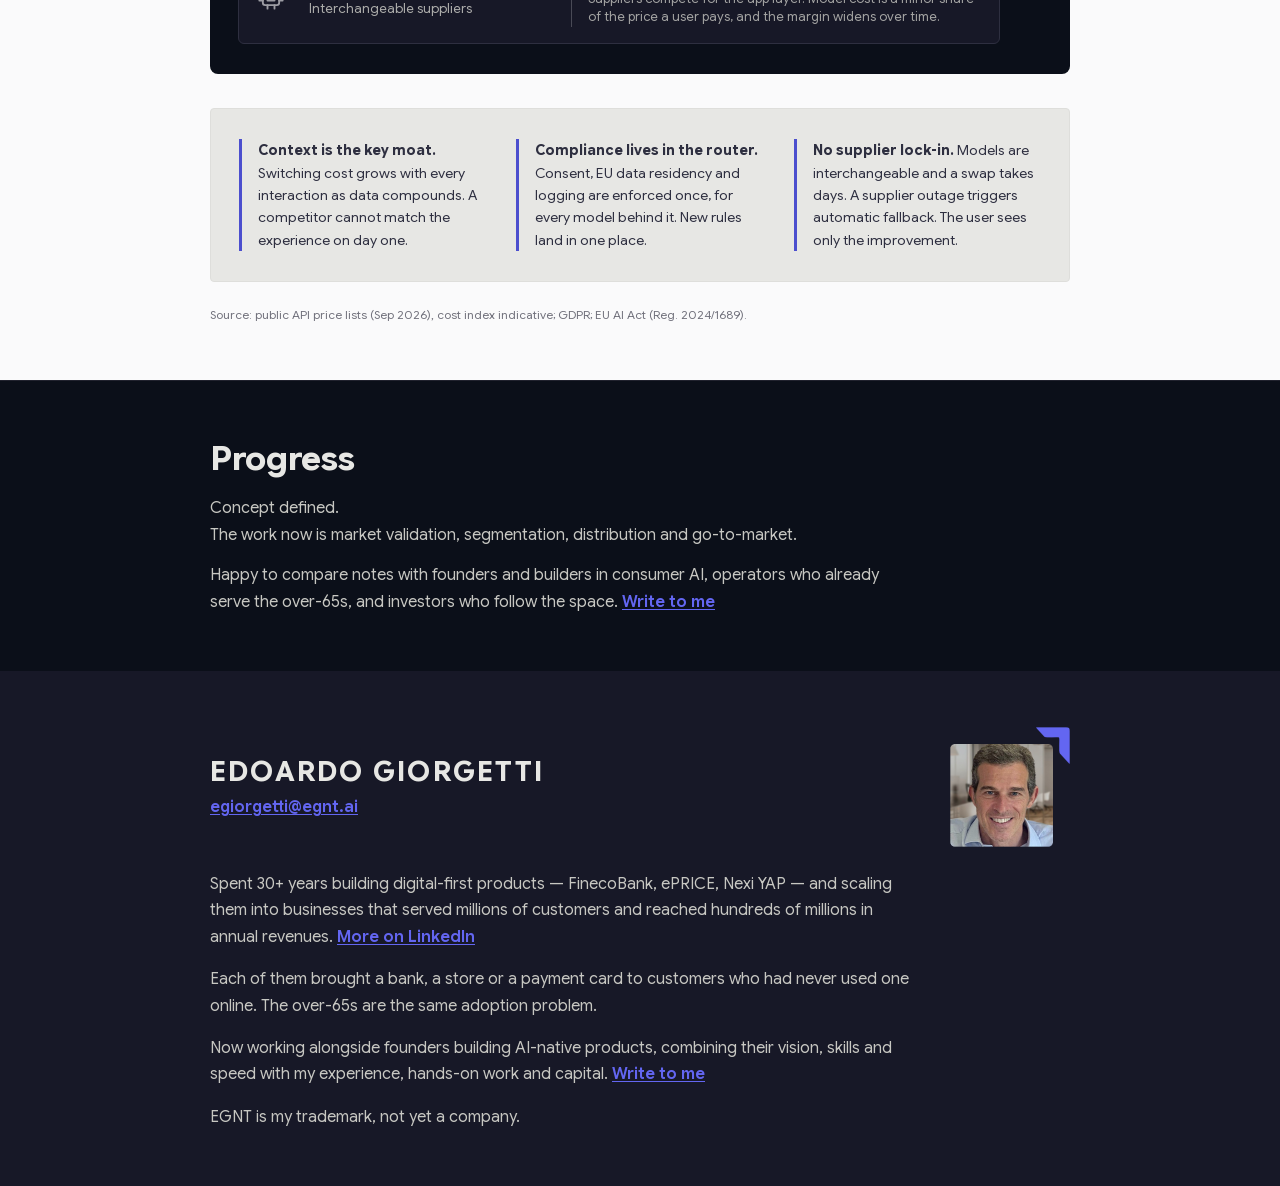
==== commit 7aecc78f: "Fixed" ====
--- a/index.html
+++ b/index.html
@@ -333,7 +333,7 @@
     <div class="takeaways">
       <div><p><b>40m in Italy, France &amp; Spain</b>: ~50% of the euro-area total. By 2035, Italians +65 will be 30% of total population.</p></div>
       <div><p><b>36m (45% of total) are active.</b> Travel, attend cultural events, read and socialise regularly. Half take at least one leisure trip a year.</p></div>
-      <div><p><b>Governments pay the bill.</b> Age-related spending is 27% of GDP in Italy, 30% in France. Long-Term Care (LTC) spending rises 48% by 2070.</p></div>
+      <div><p><b>Governments pay the bill.</b> Age-related spending is 27% of GDP in Italy, 30% in France. Long-Term Care spending +48% by 2070.</p></div>
     </div>
     <p class="src">Source: Eurostat demo_pjangroup 2025 &amp; EUROPOP2023 (euro area, EA-21); Eurostat isoc_ci_ifp_iu, isoc_sk_dskl_i21 (2025, 65–74, euro area); EU-SILC; ECB HFCS; EC Ageing Report 2024. Connected = last 3 months; digital skills = at least basic. 2036 connected and skills = today's 55–64 cohort (calc).</p>
   </div>
@@ -366,7 +366,7 @@
     <div class="takeaways">
       <div><p><b>Dementia alone costs €185bn yearly</b>. A 2-year delay in onset saves ≈ €55bn / year by 2050.</p></div>
       <div><p><b>Families can save money.</b> 58% of dementia cost, &gt;€100bn, is not covered by public budget.</p></div>
-      <div><p><b>Curiosity strong when UX is easy.</b> 91% 65+ would take a simple check, 79% want to know early.</p></div>
+      <div><p><b>Curiosity strong when UX is easy.</b> 91% users ready to try, 79% early adopters.</p></div>
     </div>
     <p class="src">Source: EC Ageing Report 2024; Alzheimer Europe / OHE; Lancet Commission 2024; Kuiper 2015; Alzheimer's Association 2025; Eurostat EU-SILC. "Europe" = euro area (EA-21): EU-27 rates applied to EA-21 population and GDP (calc).</p>
   </div>
@@ -470,7 +470,7 @@
     </div>
 
     <div class="takeaways">
-      <div><p><b>Model quality keeps improving.</b> Suppliers compete, and every upgrade is available on day one.</p></div>
+      <div><p><b>Model quality keeps improving.</b> Suppliers compete, every upgrade is available on day one.</p></div>
       <div><p><b>Unit economics improve every year.</b> A heavy user costs ~€2/month today, trending down.</p></div>
       <div><p><b>Access is open.</b> Frontier models are available by API to any team; open models run on-device.</p></div>
     </div>
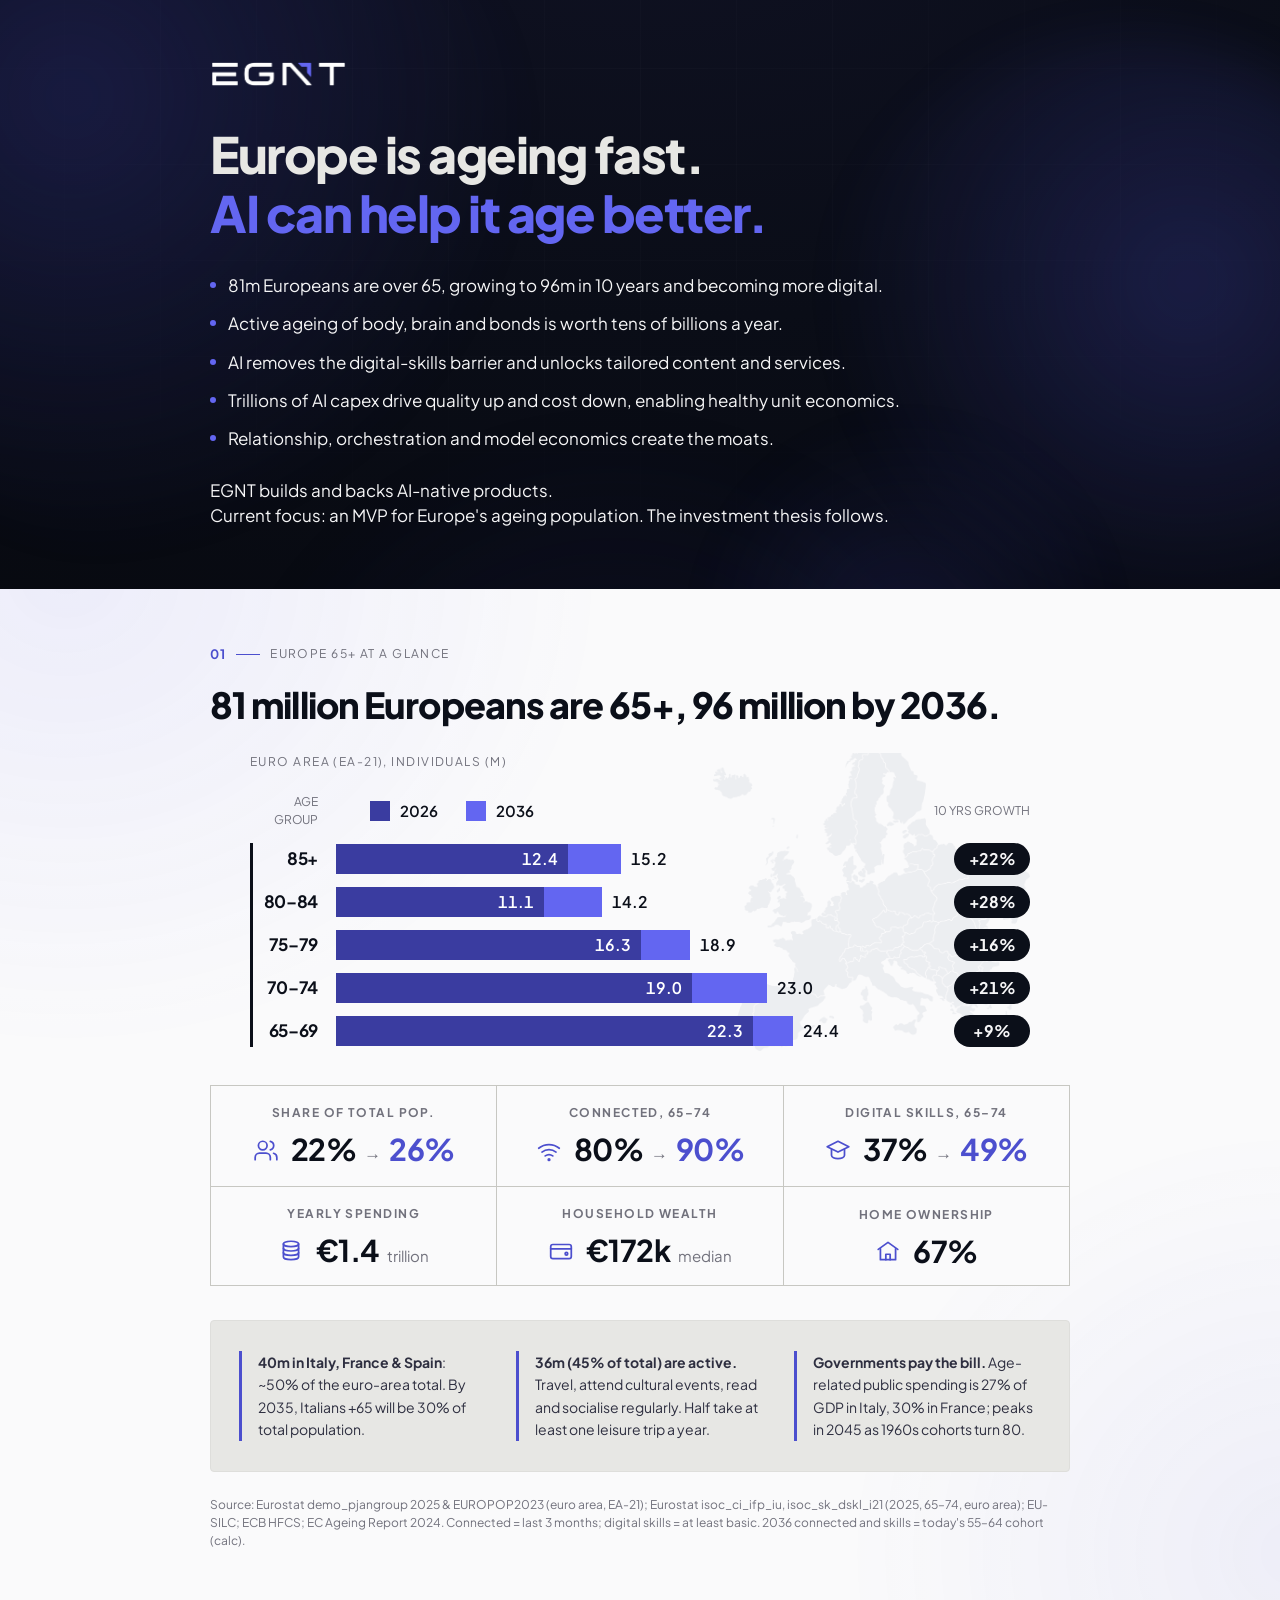
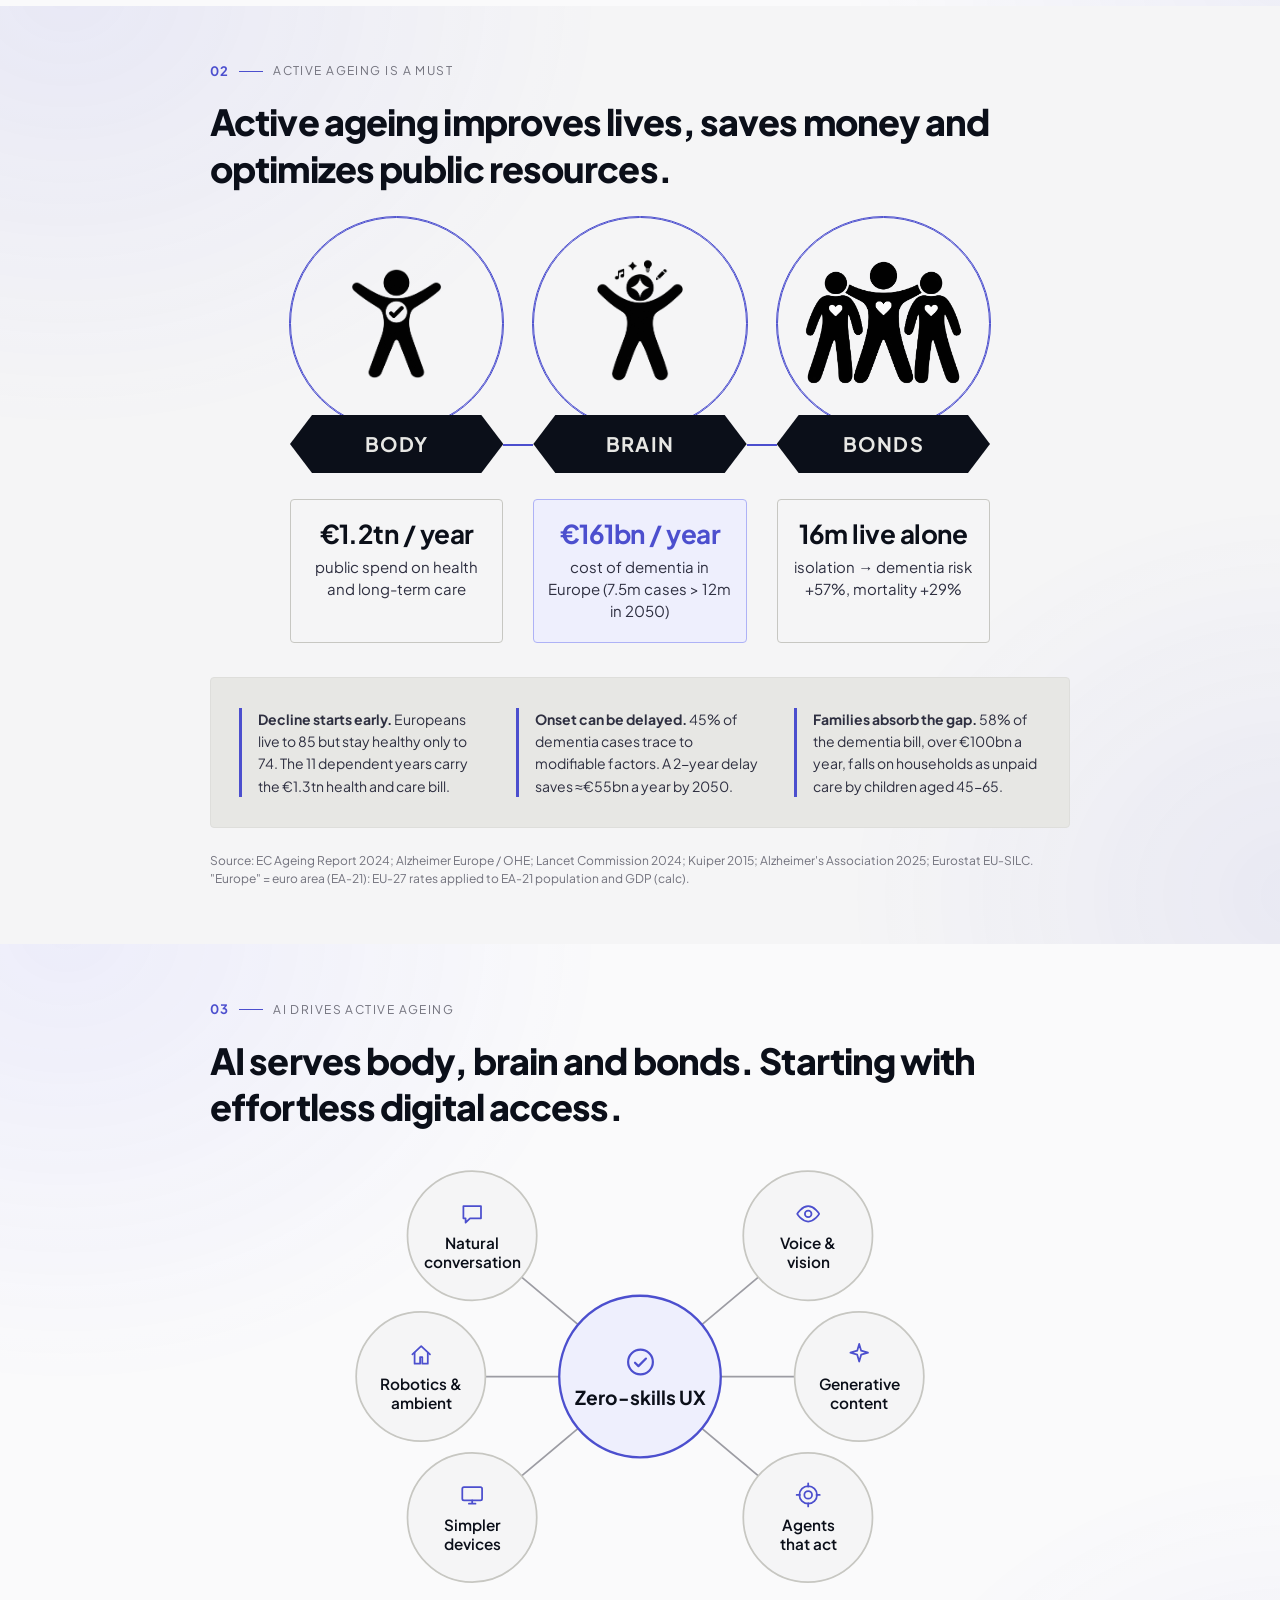
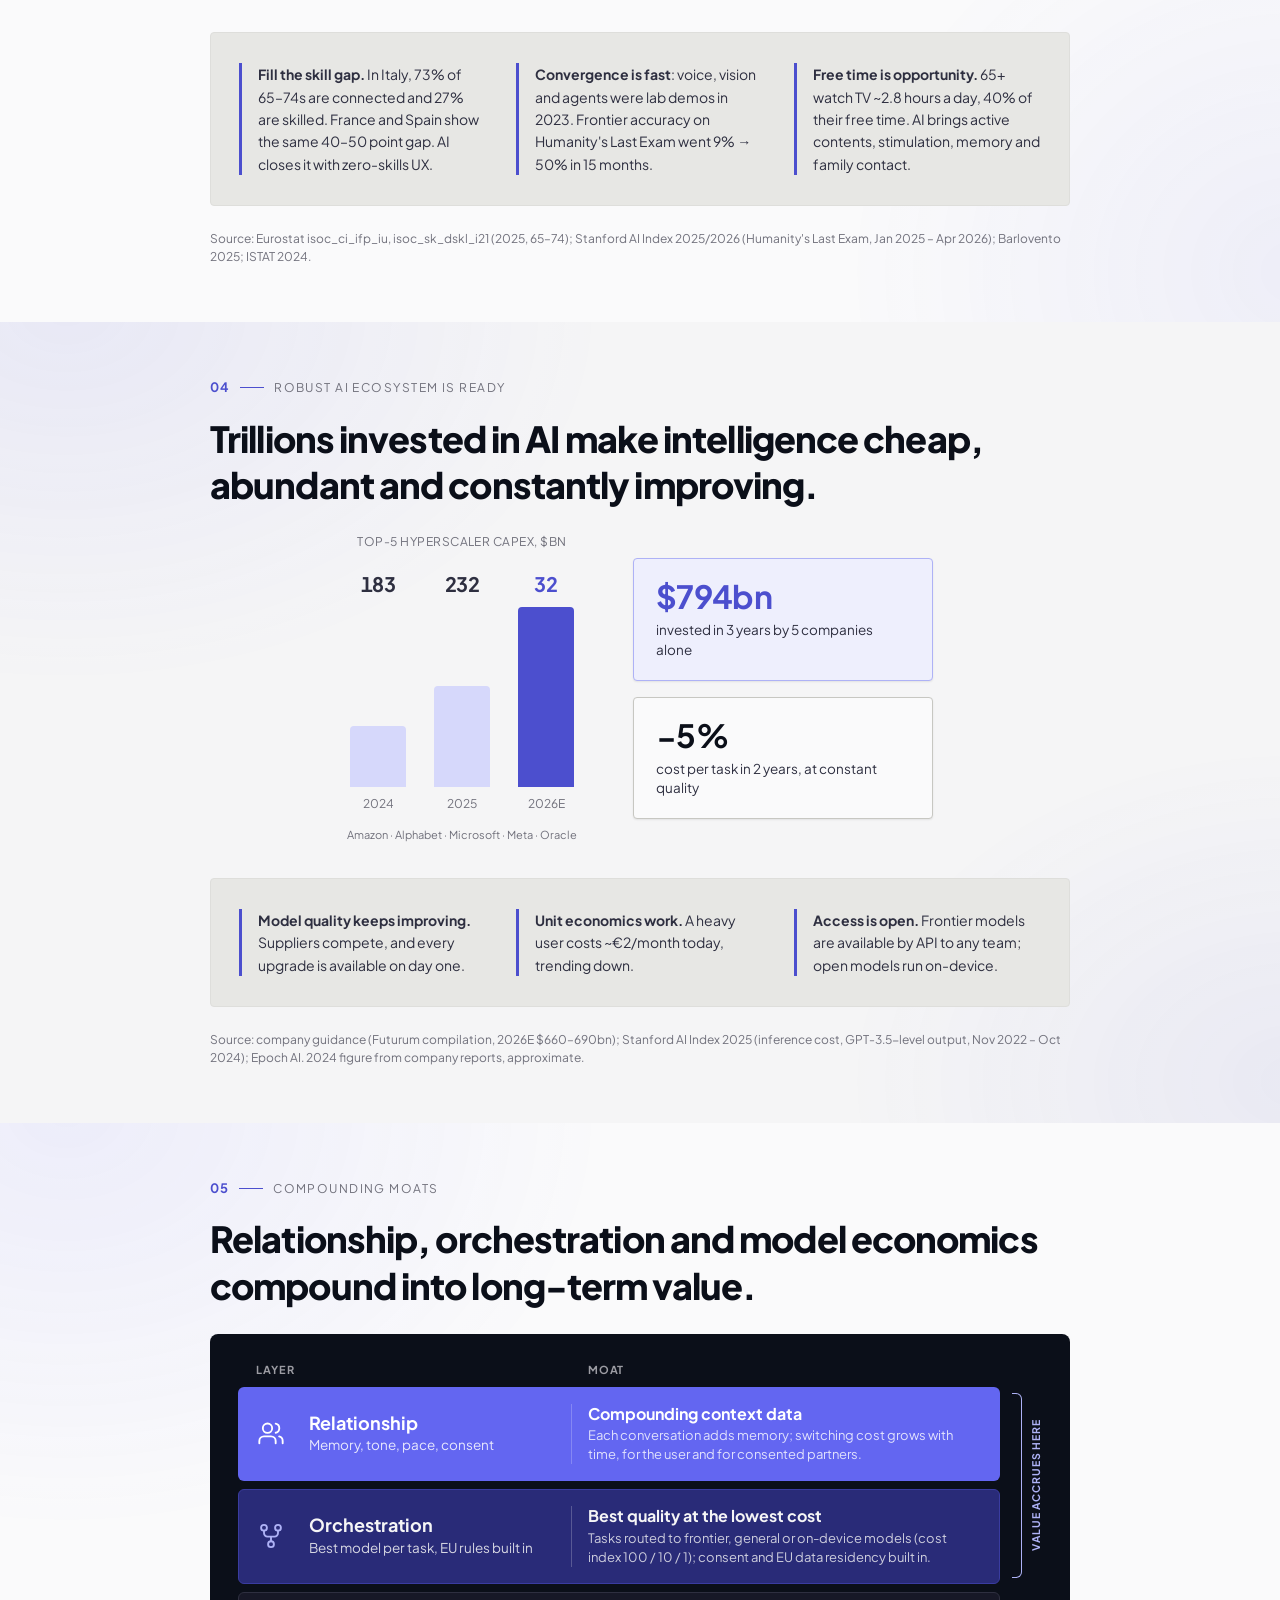
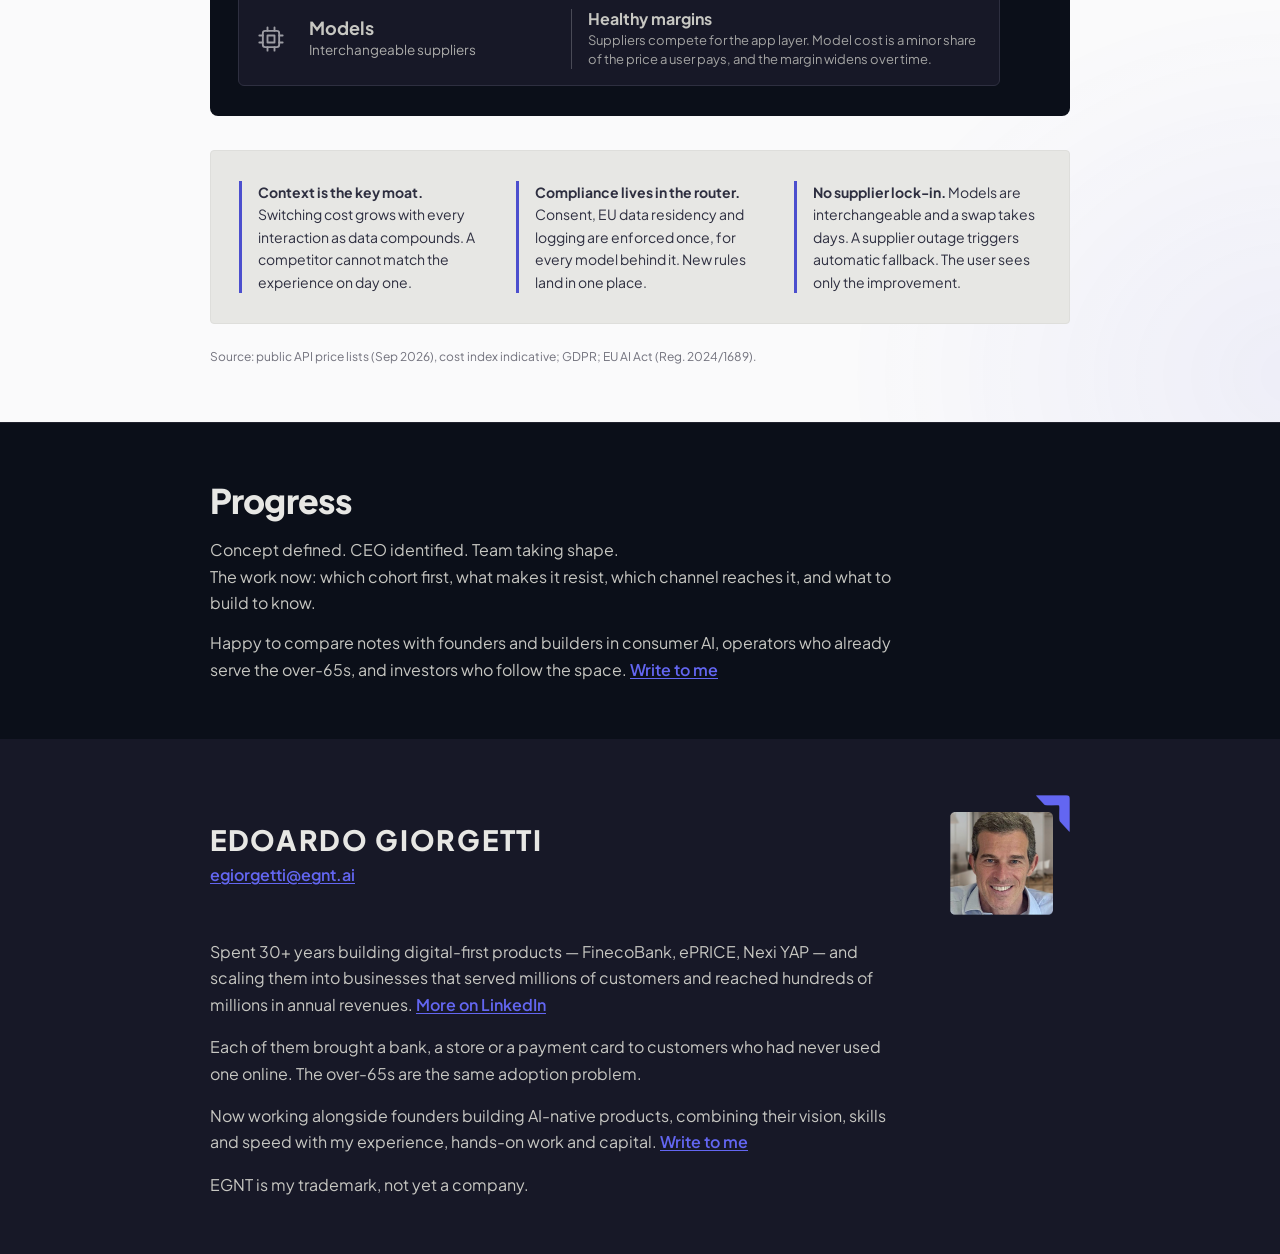
==== commit 92a53e06: "Animations and new bullets" ====
--- a/index.html
+++ b/index.html
@@ -1,6 +1,7 @@
 <!DOCTYPE html>
 <html lang="en">
 <head>
+<script>document.documentElement.className+=' js';</script>
 <meta charset="utf-8">
 <meta name="viewport" content="width=device-width, initial-scale=1">
 <title>EGNT | Builds &amp; backs AI-native products — Edoardo Giorgetti</title>
@@ -23,13 +24,13 @@
 <meta name="author" content="Edoardo Giorgetti">
 <link rel="icon" href="/favicon.svg" type="image/svg+xml">
 <link rel="icon" href="/favicon.png" sizes="32x32">
-<link rel="apple-touch-icon" href="/apple-touch-icon.png"><link rel="preload" href="fonts/GoogleSansFlex-latin.woff2" as="font" type="font/woff2" crossorigin>
+<link rel="apple-touch-icon" href="/apple-touch-icon.png"><link rel="preload" href="fonts/PlusJakartaSans-latin.woff2" as="font" type="font/woff2" crossorigin>
 <script>window.va = window.va || function () { (window.vaq = window.vaq || []).push(arguments); };</script>
 <script defer src="/_vercel/insights/script.js"></script>
 <style>
 /* ---------- fonts (self-hosted) ---------- */
-@font-face{font-family:'Google Sans Flex';font-style:normal;font-weight:400 700;font-display:swap;src:url('fonts/GoogleSansFlex-latin.woff2') format('woff2');unicode-range:U+0000-00FF,U+0131,U+0152-0153,U+02BB-02BC,U+02C6,U+02DA,U+02DC,U+2000-206F,U+20AC,U+2122,U+2191,U+2193,U+2212,U+2215;}
-@font-face{font-family:'Google Sans Flex';font-style:normal;font-weight:400 700;font-display:swap;src:url('fonts/GoogleSansFlex-latin-ext.woff2') format('woff2');unicode-range:U+0100-02BA,U+02BD-02C5,U+02C7-02CC,U+02CE-02D7,U+02DD-02FF,U+1E00-1E9F,U+20A0-20AB,U+2113;}
+@font-face{font-family:'Plus Jakarta Sans';font-style:normal;font-weight:200 800;font-display:swap;src:url('fonts/PlusJakartaSans-latin.woff2') format('woff2');unicode-range:U+0000-00FF,U+0131,U+0152-0153,U+02BB-02BC,U+02C6,U+02DA,U+02DC,U+0304,U+0308,U+0329,U+2000-206F,U+20AC,U+2122,U+2191,U+2193,U+2212,U+2215,U+FEFF,U+FFFD;}
+@font-face{font-family:'Plus Jakarta Sans';font-style:normal;font-weight:200 800;font-display:swap;src:url('fonts/PlusJakartaSans-latin-ext.woff2') format('woff2');unicode-range:U+0100-02BA,U+02BD-02C5,U+02C7-02CC,U+02CE-02D7,U+02DD-02FF,U+0304,U+0308,U+0329,U+1D00-1DBF,U+1E00-1E9F,U+1EF2-1EFF,U+2020,U+20A0-20AB,U+20AD-20C0,U+2113,U+2C60-2C7F,U+A720-A7FF;}
 
 /* ---------- tokens ---------- */
 :root{
@@ -42,7 +43,7 @@
 --surface:var(--n800);--line:var(--n600);--fill-muted:var(--a900);
 --accent-surface:var(--a900);--accent-border:var(--a700);
 --mark-bg:var(--bg-sunken);--mark-text:var(--text);
---font:'Google Sans Flex',-apple-system,BlinkMacSystemFont,'Segoe UI',sans-serif;
+--font:'Plus Jakarta Sans','Google Sans Flex',-apple-system,BlinkMacSystemFont,'Segoe UI',sans-serif;
 --radius:4px;--shadow-sm:0 1px 2px rgba(0,0,0,.4);--shadow-md:0 4px 16px rgba(0,0,0,.5);
 --pad-x:clamp(20px,5vw,56px);--wrap:860px;
 }
@@ -157,7 +158,7 @@
 .pillar .circle img.wide{width:84%}
 .pillar .bannerwrap{position:relative;width:100%;margin-top:-7%;z-index:2}
 .pillar .banner{background:#0B0F19;color:#E7E7E4;text-align:center;font-weight:700;text-transform:uppercase;letter-spacing:.06em;font-size:clamp(12px,1.9vw,20px);padding:clamp(8px,1.3vw,14px) 0;clip-path:polygon(clamp(10px,1.8vw,22px) 0,calc(100% - clamp(10px,1.8vw,22px)) 0,100% 50%,calc(100% - clamp(10px,1.8vw,22px)) 100%,clamp(10px,1.8vw,22px) 100%,0 50%)}
-.pillar .dash{position:absolute;top:50%;right:calc(-1 * var(--gap));width:var(--gap);height:1.5px;background:var(--text-muted)}
+.pillar .dash{position:absolute;top:50%;right:calc(-1 * var(--gap));width:var(--gap);height:1.5px;background:var(--accent)}
 .pillar .kpi2{width:100%;flex:1 1 auto;margin-top:clamp(12px,2vw,26px);background:var(--bg-raised);border:1px solid var(--border);border-radius:var(--radius);padding:clamp(12px,1.8vw,20px) 10px;text-align:center}
 .pillar .kpi2.acc{background:var(--accent-surface);border-color:var(--accent-border)}
 .pillar .kpi2 .n{font-weight:700;font-size:clamp(17px,2.4vw,26px);line-height:1.1;letter-spacing:-0.01em}
@@ -260,9 +261,182 @@
 .about-head .photo img{width:100%;display:block;border-radius:var(--radius)}
 .about .body{display:flex;flex-direction:column;gap:16px}
 .about .body p{font-size:16px;line-height:1.65;color:var(--text-2);max-width:700px}
+/* ================= BOOST LAYER ================= */
+/* 1. fluid background ------------------------------------------------ */
+html{background:var(--n900)}
+body{background:transparent}
+.hdr,.hero{background:transparent}
+
+.fluid{position:fixed;inset:0;z-index:-2;overflow:hidden;pointer-events:none;
+  background:radial-gradient(130% 95% at 50% -10%,#0F1122 0%,#0A0D17 48%,#07090F 100%)}
+.fluid span{position:absolute;display:block;border-radius:50%;filter:blur(26px);transform:translateZ(0)}
+.fluid .x1{width:56vw;height:56vw;left:-14vw;top:-12vw;opacity:.30;
+  background:radial-gradient(circle at 35% 35%,#3A3CA0,rgba(58,60,160,0) 70%);animation:flA 54s ease-in-out infinite}
+.fluid .x2{width:48vw;height:48vw;right:-12vw;top:4vh;opacity:.26;
+  background:radial-gradient(circle at 60% 40%,#4C4FCE,rgba(76,79,206,0) 70%);animation:flB 66s ease-in-out infinite}
+.fluid .x3{width:64vw;height:64vw;left:16vw;bottom:-26vw;opacity:.32;
+  background:radial-gradient(circle at 50% 50%,#1B1D52,rgba(27,29,82,0) 70%);animation:flC 76s ease-in-out infinite}
+.fluid .x4{width:34vw;height:34vw;right:12vw;bottom:6vh;opacity:.16;
+  background:radial-gradient(circle at 50% 50%,#4C4FCE,rgba(76,79,206,0) 70%);animation:flD 60s ease-in-out infinite}
+.fluid .mesh{display:none;position:absolute;inset:-25%;
+  background:repeating-linear-gradient(0deg,rgba(255,255,255,.018) 0 1px,transparent 1px 96px),
+             repeating-linear-gradient(90deg,rgba(255,255,255,.018) 0 1px,transparent 1px 96px);
+  -webkit-mask-image:radial-gradient(70% 55% at 50% 25%,#000,transparent 78%);
+          mask-image:radial-gradient(70% 55% at 50% 25%,#000,transparent 78%);
+  animation:meshDrift 70s linear infinite}
+@keyframes flA{0%,100%{transform:translate3d(0,0,0) scale(1)}33%{transform:translate3d(13vw,7vh,0) scale(1.16)}66%{transform:translate3d(3vw,17vh,0) scale(.9)}}
+@keyframes flB{0%,100%{transform:translate3d(0,0,0) scale(1)}30%{transform:translate3d(-11vw,12vh,0) scale(.88)}65%{transform:translate3d(-4vw,-6vh,0) scale(1.2)}}
+@keyframes flC{0%,100%{transform:translate3d(0,0,0) scale(1)}40%{transform:translate3d(-14vw,-9vh,0) scale(1.12)}75%{transform:translate3d(9vw,-4vh,0) scale(.94)}}
+@keyframes flD{0%,100%{transform:translate3d(0,0,0) scale(1)}50%{transform:translate3d(-9vw,-14vh,0) scale(1.25)}}
+@keyframes meshDrift{to{transform:translate3d(96px,96px,0)}}
+@media (min-width:900px){.fluid .mesh{display:block}}
+
+/* faint drift inside the light bands too */
+.band{position:relative;overflow:hidden}
+.band>.wrap{position:relative;z-index:1}
+.band[data-theme="light"]::before{content:"";position:absolute;inset:-30%;z-index:0;pointer-events:none;opacity:.55;
+  background:radial-gradient(38% 42% at 22% 18%,rgba(99,102,241,.16),transparent 70%),
+             radial-gradient(32% 38% at 82% 78%,rgba(76,79,206,.13),transparent 70%);
+  }
+@media (min-width:900px){.band[data-theme="light"]::before{animation:softDrift 40s ease-in-out infinite}}
+@keyframes softDrift{0%,100%{transform:translate3d(0,0,0) scale(1)}50%{transform:translate3d(4%,-3%,0) scale(1.1)}}
+
+/* scroll progress */
+.sprog{position:fixed;top:0;left:0;height:2px;width:100%;transform:scaleX(0);transform-origin:0 50%;z-index:99;
+  background:linear-gradient(90deg,var(--a300),var(--a500) 55%,var(--a400))}
+
+/* 2. typography tuning (Revolut-style geometric grotesque) ----------- */
+h1,h2,h3{font-weight:800}
+.hero h1{font-weight:800;letter-spacing:-0.03em}
+.h2,.progress h2{font-weight:800;letter-spacing:-0.025em}
+.about-id h2{font-weight:800;letter-spacing:.06em}
+.kpi .n b,.bars .v,.s4-cards .n,.pillar .kpi2 .n,.chart .lab,.chart .pill span{letter-spacing:-0.02em}
+.banner{letter-spacing:.08em}
+.kicker .lbl,.caption,.kpi .k{letter-spacing:.12em}
+
+/* 3. reveal engine --------------------------------------------------- */
+.js .rv{opacity:0;transform:translateY(20px);
+  transition:opacity .75s cubic-bezier(.22,1,.36,1) var(--d,0ms),transform .75s cubic-bezier(.22,1,.36,1) var(--d,0ms)}
+.js .rv.froml{transform:translateX(-26px)}
+.js .rv.fromr{transform:translateX(26px)}
+.js .rv.in{opacity:1;transform:none}
+
+/* 01 — bars, axis, pills */
+.js .chart-body::before{transform:scaleY(0);transform-origin:top;transition:transform .8s cubic-bezier(.22,1,.36,1)}
+.js .chart-body.in::before{transform:scaleY(1)}
+.js .chart-body .bar .b1,.js .chart-body .bar .b2{width:0;transition:width 1.05s cubic-bezier(.22,1,.36,1) var(--d,0ms)}
+.js .chart-body .bar .v2{left:0;opacity:0;transition:left 1.05s cubic-bezier(.22,1,.36,1) var(--d,0ms),opacity .5s ease var(--d,0ms)}
+.js .chart-body.in .bar .b1{width:var(--w1)}
+.js .chart-body.in .bar .b2{width:var(--w2)}
+.js .chart-body.in .bar .v2{left:var(--w2);opacity:1}
+
+/* 01 — KPI tiles */
+.js .kpis .kpi.rv{transform:translateY(14px) scale(.97)}
+.js .kpis .kpi.rv.in{transform:none}
+.kpi svg{transition:transform .5s cubic-bezier(.34,1.56,.64,1)}
+@media (hover:hover){.kpi:hover svg{transform:scale(1.15) rotate(-4deg)}}
+
+/* 02 — pillars */
+.js .pillar .circle{opacity:0;transform:scale(.78);
+  transition:opacity .6s ease var(--d,0ms),transform .7s cubic-bezier(.34,1.56,.64,1) var(--d,0ms)}
+.js .pillar.in .circle{opacity:1;transform:none}
+.js .pillar .bannerwrap,.js .pillar .kpi2{opacity:0;transform:translateY(14px);
+  transition:opacity .6s ease calc(var(--d,0ms) + 160ms),transform .6s cubic-bezier(.22,1,.36,1) calc(var(--d,0ms) + 160ms)}
+.js .pillar.in .bannerwrap,.js .pillar.in .kpi2{opacity:1;transform:none}
+.js .pillar.in .circle img{animation:bob 7s ease-in-out infinite}
+.js .pillar.in .circle::after{content:"";position:absolute;inset:-2px;border-radius:50%;border:1.5px solid var(--accent);
+  animation:ring 2.4s ease-out infinite;animation-delay:var(--d,0ms);pointer-events:none}
+.js .pillar .dash{transform-origin:left center;transform:scaleX(0);transition:transform .6s ease calc(var(--d,0ms) + 320ms)}
+.js .pillar.in .dash{transform:scaleX(1)}
+@keyframes bob{0%,100%{transform:translateY(0)}50%{transform:translateY(-7px)}}
+@keyframes ring{0%{transform:scale(1);opacity:.45}100%{transform:scale(1.17);opacity:0}}
+
+/* 03 — diagram */
+.js .s3-diag circle,.js .s3-diag-m circle{transform-box:fill-box;transform-origin:center}
+.js .s3-diag .nodes circle,.js .s3-diag-m .nodes circle{opacity:0;transform:scale(.4);
+  transition:opacity .55s ease var(--d,0ms),transform .6s cubic-bezier(.34,1.56,.64,1) var(--d,0ms)}
+.js .s3-diag.in .nodes circle,.js .s3-diag-m.in .nodes circle{opacity:1;transform:none}
+.js .s3-diag .hubc,.js .s3-diag-m .hubc{opacity:0;transform:scale(.5);transition:opacity .6s ease,transform .7s cubic-bezier(.34,1.56,.64,1)}
+.js .s3-diag.in .hubc,.js .s3-diag-m.in .hubc{opacity:1;transform:none}
+.js .s3-diag .edges line,.js .s3-diag-m .edges line{marker-end:none;stroke-dasharray:var(--len);stroke-dashoffset:var(--len);
+  transition:stroke-dashoffset .7s ease var(--d,0ms)}
+.js .s3-diag.in .edges line,.js .s3-diag-m.in .edges line{stroke-dashoffset:0}
+.js .s3-diag.drawn .edges line,.js .s3-diag-m.drawn .edges line{marker-end:url(#egArrow)}
+.js .s3-diag-m.drawn .edges line{marker-end:url(#egArrowM)}
+.js .s3-diag .node{opacity:0;transform:translate(-50%,-50%) scale(.8);
+  transition:opacity .55s ease var(--d,0ms),transform .6s cubic-bezier(.34,1.56,.64,1) var(--d,0ms)}
+.js .s3-diag.in .node{opacity:1;transform:translate(-50%,-50%) scale(1)}
+.js .s3-diag-m .lbl,.js .s3-diag-m .icons{opacity:0;transition:opacity .7s ease .35s}
+.js .s3-diag-m.in .lbl,.js .s3-diag-m.in .icons{opacity:1}
+.pulse{fill:none;transform-box:fill-box;transform-origin:center;opacity:0}
+.s3-diag.in .pulse,.s3-diag-m.in .pulse{animation:hubPulse 2.4s ease-out .5s infinite}
+@keyframes hubPulse{0%{transform:scale(1);opacity:.45}100%{transform:scale(1.42);opacity:0}}
+
+/* 04 — capex columns */
+.js .bars .col i{height:0;transition:height .95s cubic-bezier(.22,1,.36,1) var(--d,0ms)}
+.js .bars.in .col i{height:var(--h)}
+.js .bars .v,.js .bars .y{opacity:0;transition:opacity .5s ease calc(var(--d,0ms) + 250ms)}
+.js .bars.in .v,.js .bars.in .y{opacity:1}
+
+/* 05 — value stack */
+.js .bracket{opacity:0;transform:scaleY(.4);transform-origin:center;
+  transition:opacity .5s ease var(--d,0ms),transform .6s cubic-bezier(.22,1,.36,1) var(--d,0ms)}
+.js .bracket.in{opacity:1;transform:none}
+@media (hover:hover){
+  .layer{transition:transform .35s cubic-bezier(.22,1,.36,1)}
+  .layer.rv{transition:opacity .75s cubic-bezier(.22,1,.36,1) var(--d,0ms),transform .75s cubic-bezier(.22,1,.36,1) var(--d,0ms)}
+  .layer.rv.in:hover{transform:translateX(6px)}
+  .s4-cards>div.rv.in:hover,.pillar .kpi2:hover{transform:translateY(-4px)}
+  .kpis .kpi.rv.in:hover{transform:translateY(-4px)}
+}
+
+/* kicker rule draw */
+/* 05 — the LAYER/MOAT header row is hidden under 600px, so label the moat inline */
+.layer .lf i{display:none}
+@media (max-width:600px){
+  .layer .lf i{display:block;margin-bottom:3px}
+  .layer .lf{padding-top:8px;margin-top:2px}
+  .layer>svg{align-self:start;margin-top:2px}
+}
+
+.js .kicker .rule{width:0;transition:width .6s cubic-bezier(.22,1,.36,1) .15s}
+.js .kicker.in .rule{width:24px}
+
+/* header + link underline motion */
+.hdr img{transition:transform .5s cubic-bezier(.22,1,.36,1)}
+@media (hover:hover){.hdr a:hover img{transform:translateY(-2px)}}
+a{transition:color .25s ease}
+
+/* 4. reduced motion -------------------------------------------------- */
+@media (prefers-reduced-motion:reduce){
+  .fluid span,.fluid .mesh,.band[data-theme="light"]::before{animation:none}
+  .js .rv,.js .rv.in{opacity:1!important;transform:none!important;transition:none!important}
+  .js .chart-body .bar .b1{width:var(--w1)!important}
+  .js .chart-body .bar .b2{width:var(--w2)!important}
+  .js .chart-body .bar .v2{left:var(--w2)!important;opacity:1!important}
+  .js .chart-body::before{transform:none!important}
+  .js .bars .col i{height:var(--h)!important}
+  .js .bars .v,.js .bars .y{opacity:1!important}
+  .js .pillar .circle,.js .pillar .bannerwrap,.js .pillar .kpi2,.js .pillar .dash{opacity:1!important;transform:none!important}
+  .js .pillar.in .circle img{animation:none}
+  .js .pillar.in .circle::after{display:none}
+  .js .s3-diag .nodes circle,.js .s3-diag-m .nodes circle,.js .s3-diag .hubc,.js .s3-diag-m .hubc,
+  .js .s3-diag-m .lbl,.js .s3-diag-m .icons{opacity:1!important;transform:none!important}
+  .js .s3-diag .nodes circle,.js .s3-diag-m .nodes circle,.js .s3-diag .hubc,.js .s3-diag-m .hubc{transform:none!important}
+  .js .s3-diag .node{opacity:1!important;transform:translate(-50%,-50%)!important}
+  .js .s3-diag .edges line,.js .s3-diag-m .edges line{stroke-dashoffset:0!important;marker-end:url(#egArrow)}
+  .js .s3-diag-m .edges line{marker-end:url(#egArrowM)}
+  .pulse{display:none}
+  .js .kicker .rule{width:24px!important}
+  .sprog{display:none}
+  *{scroll-behavior:auto!important}
+}
+
 </style>
 </head>
 <body>
+
+<div class="fluid" aria-hidden="true"><span class="x1"></span><span class="x2"></span><span class="x3"></span><span class="x4"></span><div class="mesh"></div></div>
 
 <header class="hdr">
   <div class="wrap"><a href="/" aria-label="EGNT home"><img src="img/egnt_logo.png" alt="EGNT"></a></div>
@@ -333,7 +507,7 @@
     <div class="takeaways">
       <div><p><b>40m in Italy, France &amp; Spain</b>: ~50% of the euro-area total. By 2035, Italians +65 will be 30% of total population.</p></div>
       <div><p><b>36m (45% of total) are active.</b> Travel, attend cultural events, read and socialise regularly. Half take at least one leisure trip a year.</p></div>
-      <div><p><b>Governments pay the bill.</b> Age-related spending is 27% of GDP in Italy, 30% in France. Long-Term Care spending +48% by 2070.</p></div>
+      <div><p><b>Governments pay the bill.</b> Age-related public spending is 27% of GDP in Italy, 30% in France; peaks in 2045 as 1960s cohorts turn 80.</p></div>
     </div>
     <p class="src">Source: Eurostat demo_pjangroup 2025 &amp; EUROPOP2023 (euro area, EA-21); Eurostat isoc_ci_ifp_iu, isoc_sk_dskl_i21 (2025, 65–74, euro area); EU-SILC; ECB HFCS; EC Ageing Report 2024. Connected = last 3 months; digital skills = at least basic. 2036 connected and skills = today's 55–64 cohort (calc).</p>
   </div>
@@ -364,9 +538,9 @@
     </div>
 
     <div class="takeaways">
-      <div><p><b>Dementia alone costs €185bn yearly</b>. A 2-year delay in onset saves ≈ €55bn / year by 2050.</p></div>
-      <div><p><b>Families can save money.</b> 58% of dementia cost, &gt;€100bn, is not covered by public budget.</p></div>
-      <div><p><b>Curiosity strong when UX is easy.</b> 91% users ready to try, 79% early adopters.</p></div>
+      <div><p><b>Decline starts early.</b> Europeans live to 85 but stay healthy only to 74. The 11 dependent years carry the €1.3tn health and care bill.</p></div>
+      <div><p><b>Onset can be delayed.</b> 45% of dementia cases trace to modifiable factors. A 2-year delay saves ≈€55bn a year by 2050.</p></div>
+      <div><p><b>Families absorb the gap.</b> 58% of the dementia bill, over €100bn a year, falls on households as unpaid care by children aged 45-65.</p></div>
     </div>
     <p class="src">Source: EC Ageing Report 2024; Alzheimer Europe / OHE; Lancet Commission 2024; Kuiper 2015; Alzheimer's Association 2025; Eurostat EU-SILC. "Europe" = euro area (EA-21): EU-27 rates applied to EA-21 population and GDP (calc).</p>
   </div>
@@ -470,8 +644,8 @@
     </div>
 
     <div class="takeaways">
-      <div><p><b>Model quality keeps improving.</b> Suppliers compete, every upgrade is available on day one.</p></div>
-      <div><p><b>Unit economics improve every year.</b> A heavy user costs ~€2/month today, trending down.</p></div>
+      <div><p><b>Model quality keeps improving.</b> Suppliers compete, and every upgrade is available on day one.</p></div>
+      <div><p><b>Unit economics work.</b> A heavy user costs ~€2/month today, trending down.</p></div>
       <div><p><b>Access is open.</b> Frontier models are available by API to any team; open models run on-device.</p></div>
     </div>
     <p class="src">Source: company guidance (Futurum compilation, 2026E $660–690bn); Stanford AI Index 2025 (inference cost, GPT-3.5-level output, Nov 2022 – Oct 2024); Epoch AI. 2024 figure from company reports, approximate.</p>
@@ -489,17 +663,17 @@
       <div class="layer l1">
         <svg viewBox="0 0 24 24" fill="none" stroke-width="1.6" stroke-linecap="round" stroke-linejoin="round" aria-hidden="true"><path d="M16 20v-2a4 4 0 0 0-4-4H6a4 4 0 0 0-4 4v2"/><circle cx="9" cy="7" r="4"/><path d="M22 20v-2a4 4 0 0 0-3-3.9M16 3.1a4 4 0 0 1 0 7.8"/></svg>
         <div class="lt"><div class="ln">Relationship</div><div class="ld">Memory, tone, pace, consent</div></div>
-        <div class="lf"><b>Compounding context data</b><span>Each conversation adds memory; switching cost grows with time, for the user and for consented partners.</span></div>
+        <div class="lf"><i>Moat</i><b>Compounding context data</b><span>Each conversation adds memory; switching cost grows with time, for the user and for consented partners.</span></div>
       </div>
       <div class="layer l2">
         <svg viewBox="0 0 24 24" fill="none" stroke-width="1.6" stroke-linecap="round" stroke-linejoin="round" aria-hidden="true"><circle cx="6" cy="5" r="2.5"/><circle cx="18" cy="5" r="2.5"/><circle cx="12" cy="19" r="2.5"/><path d="M6 7.5v2a3 3 0 0 0 3 3h6a3 3 0 0 0 3-3v-2M12 12.5v4"/></svg>
         <div class="lt"><div class="ln">Orchestration</div><div class="ld">Best model per task, EU rules built in</div></div>
-        <div class="lf"><b>Best quality at the lowest cost</b><span>Tasks routed to frontier, general or on-device models (cost index 100 / 10 / 1); consent and EU data residency built in.</span></div>
+        <div class="lf"><i>Moat</i><b>Best quality at the lowest cost</b><span>Tasks routed to frontier, general or on-device models (cost index 100 / 10 / 1); consent and EU data residency built in.</span></div>
       </div>
       <div class="layer l3">
         <svg viewBox="0 0 24 24" fill="none" stroke-width="1.6" stroke-linecap="round" stroke-linejoin="round" aria-hidden="true"><rect x="5" y="5" width="14" height="14" rx="2"/><rect x="9" y="9" width="6" height="6"/><path d="M9 2v3M15 2v3M9 19v3M15 19v3M2 9h3M2 15h3M19 9h3M19 15h3"/></svg>
         <div class="lt"><div class="ln">Models</div><div class="ld">Interchangeable suppliers</div></div>
-        <div class="lf"><b>Healthy margins</b><span>Suppliers compete for the app layer. Model cost is a minor share of the price a user pays, and the margin widens over time.</span></div>
+        <div class="lf"><i>Moat</i><b>Healthy margins</b><span>Suppliers compete for the app layer. Model cost is a minor share of the price a user pays, and the margin widens over time.</span></div>
       </div>
       <div class="bracket" aria-hidden="true"><span>Value accrues here</span></div>
     </div></div>
@@ -517,7 +691,7 @@
 <section class="band progress" id="progress">
   <div class="wrap">
     <h2>Progress</h2>
-    <p>Concept defined.<br>The work now is market validation, segmentation, distribution and go-to-market.</p>
+    <p>Concept defined. CEO identified. Team taking shape.<br>The work now: which cohort first, what makes it resist, which channel reaches it, and what to build to know.</p>
     <p>Happy to compare notes with founders and builders in consumer AI, operators who already serve the over-65s, and investors who follow the space. <a href="mailto:egiorgetti@egnt.ai">Write to me</a></p>
   </div>
 </section>
@@ -541,5 +715,182 @@
 </div>
 </section>
 
+<script>
+(function(){
+  var D=document,W=window;
+  var RM=W.matchMedia&&W.matchMedia('(prefers-reduced-motion: reduce)').matches;
+  function Q(s,r){return Array.prototype.slice.call((r||D).querySelectorAll(s));}
+  function C(el){return Array.prototype.slice.call(el.children);}
+  function d(el,ms){el.style.setProperty('--d',ms+'ms');}
+  function cd(el,ms){el.setAttribute('data-cd',ms);}
+
+  /* ---------- scroll progress ---------- */
+  var sp=D.createElement('div');sp.className='sprog';sp.setAttribute('aria-hidden','true');D.body.appendChild(sp);
+  var ticking=false;
+  function prog(){
+    if(ticking)return;ticking=true;
+    W.requestAnimationFrame(function(){
+      var h=D.documentElement.scrollHeight-W.innerHeight;
+      sp.style.transform='scaleX('+(h>0?Math.min(1,W.pageYOffset/h):0)+')';ticking=false;
+    });
+  }
+  W.addEventListener('scroll',prog,{passive:true});W.addEventListener('resize',prog,{passive:true});prog();
+
+  /* ---------- tag: hero + furniture ---------- */
+  Q('.hero h1,.hero li,.hero .lead').forEach(function(el,i){el.classList.add('rv');d(el,80+i*80);});
+  Q('.hdr img').forEach(function(el){el.classList.add('rv');});
+  Q('.kicker').forEach(function(el){el.classList.add('rv');});
+  Q('.h2,.src,.caption,.chart-head,.shead,.progress h2,.progress p,.about-head,.about .body p').forEach(function(el){el.classList.add('rv');});
+  Q('.takeaways').forEach(function(t){C(t).forEach(function(c,i){c.classList.add('rv');d(c,i*120);});});
+
+  /* ---------- 01 chart ---------- */
+  var cb=D.querySelector('.chart-body');
+  if(cb){
+    cb.classList.add('grp');
+    Q('.bar',cb).forEach(function(b,i){
+      d(b,i*120);
+      var b1=b.querySelector('.b1'),v2=b.querySelector('.v2');
+      if(b1){b1.classList.add('cnt');cd(b1,i*120+120);}
+      if(v2){v2.classList.add('cnt');cd(v2,i*120+220);}
+    });
+    Q('.lab',cb).forEach(function(l,i){l.classList.add('rv');d(l,i*120);});
+    Q('.pill',cb).forEach(function(p,i){
+      p.classList.add('rv');d(p,300+i*120);
+      var s=p.querySelector('span');
+      if(s){s.classList.add('cnt');cd(s,i*120+420);}
+    });
+  }
+  Q('.kpis .kpi').forEach(function(k,i){
+    k.classList.add('rv');d(k,i*80);
+    Q('.n b',k).forEach(function(b,j){b.classList.add('cnt');cd(b,i*80+180+j*160);});
+  });
+
+  /* ---------- 02 pillars ---------- */
+  Q('.pillar').forEach(function(p,i){
+    p.classList.add('grp');d(p,i*150);
+    var n=p.querySelector('.kpi2 .n');
+    if(n){n.classList.add('cnt');cd(n,i*150+300);}
+  });
+
+  /* ---------- 03 diagrams ---------- */
+  Q('.s3-diag,.s3-diag-m').forEach(function(dg){
+    dg.classList.add('grp');
+    var svg=dg.querySelector('svg');if(!svg)return;
+    Array.prototype.forEach.call(svg.querySelectorAll('g'),function(g){
+      if(g.querySelector('line'))g.classList.add('edges');
+      else if(g.getAttribute('fill')==='var(--surface)')g.classList.add('nodes');
+      else if(g.getAttribute('stroke')==='var(--accent)')g.classList.add('icons');
+    });
+    var ed=svg.querySelector('g.edges');
+    if(ed){
+      Array.prototype.forEach.call(ed.querySelectorAll('line'),function(ln,i){
+        var L=Math.sqrt(Math.pow(ln.x2.baseVal.value-ln.x1.baseVal.value,2)+Math.pow(ln.y2.baseVal.value-ln.y1.baseVal.value,2));
+        ln.style.setProperty('--len',Math.ceil(L));d(ln,350+i*90);
+      });
+    }
+    var nd=svg.querySelector('g.nodes');
+    if(nd){Array.prototype.forEach.call(nd.querySelectorAll('circle'),function(c,i){d(c,i*90);});}
+    var hub=svg.querySelector('circle[fill="var(--accent-surface)"]');
+    if(hub){
+      hub.setAttribute('class','hubc');
+      var pu=hub.cloneNode(false);
+      pu.setAttribute('class','pulse');pu.setAttribute('fill','none');
+      hub.parentNode.insertBefore(pu,hub);
+    }
+    Q('.node',dg).forEach(function(n,i){d(n,250+i*90);});
+  });
+
+  /* ---------- 04 capex ---------- */
+  var bars=D.querySelector('.bars');
+  if(bars){
+    bars.classList.add('grp');
+    C(bars).forEach(function(col,i){
+      d(col,i*150);
+      var v=col.querySelector('.v');
+      if(v){v.classList.add('cnt');cd(v,i*150+250);}
+    });
+  }
+  Q('.s4-cards>div').forEach(function(c,i){
+    c.classList.add('rv','fromr');d(c,200+i*150);
+    var n=c.querySelector('.n');
+    if(n){n.classList.add('cnt');cd(n,200+i*150+200);}
+  });
+
+  /* ---------- 05 stack ---------- */
+  Q('.layer').forEach(function(l,i){l.classList.add('rv','froml');d(l,i*140);});
+  Q('.bracket').forEach(function(b){b.classList.add('rv');d(b,440);});
+
+  /* ---------- counters ---------- */
+  function count(el){
+    var raw=el.getAttribute('data-raw');if(raw===null)return;
+    var m=raw.match(/\d[\d.,]*/);if(!m){return;}
+    var num=m[0],pre=raw.slice(0,m.index),post=raw.slice(m.index+num.length);
+    var comma=num.indexOf(',')>-1,clean=num.replace(/,/g,'');
+    var dec=(clean.split('.')[1]||'').length,target=parseFloat(clean);
+    if(isNaN(target)){return;}
+    var t0=null,dur=1050;
+    function fmt(v){
+      var s=v.toFixed(dec);
+      if(comma){var p=s.split('.');p[0]=p[0].replace(/\B(?=(\d{3})+(?!\d))/g,',');s=p.join('.');}
+      return s;
+    }
+    function step(ts){
+      if(t0===null)t0=ts;
+      var p=Math.min(1,(ts-t0)/dur),e=1-Math.pow(1-p,3);
+      el.textContent=pre+fmt(target*e)+post;
+      if(p<1)W.requestAnimationFrame(step);else el.textContent=raw;
+    }
+    W.requestAnimationFrame(step);
+  }
+  Q('.cnt').forEach(function(el){el.setAttribute('data-raw',el.textContent.trim());});
+  function fire(root){
+    var list=Q('.cnt',root);
+    if(root.classList&&root.classList.contains('cnt'))list.push(root);
+    list.forEach(function(el){
+      if(el.getAttribute('data-done'))return;
+      el.setAttribute('data-done','1');
+      W.setTimeout(function(){count(el);},parseInt(el.getAttribute('data-cd')||'200',10));
+    });
+  }
+
+  /* ---------- observer ---------- */
+  var targets=Q('.rv,.grp');
+  function show(el){
+    el.classList.add('in');
+    fire(el);
+    if(el.classList.contains('s3-diag')||el.classList.contains('s3-diag-m')){
+      W.setTimeout(function(){el.classList.add('drawn');},1400);
+    }
+  }
+  if(RM||!('IntersectionObserver' in W)){
+    targets.forEach(show);
+  }else{
+    var io=new IntersectionObserver(function(es){
+      es.forEach(function(e){if(e.isIntersecting){show(e.target);io.unobserve(e.target);}});
+    },{threshold:0,rootMargin:'0px 0px -40px 0px'});
+    targets.forEach(function(t){io.observe(t);});
+    /* fallback sweep: iOS WebKit drops observer callbacks while compositing */
+    var pend=targets.slice(),queued=false;
+    function sweep(){
+      queued=false;
+      var vh=W.innerHeight||D.documentElement.clientHeight,left=[];
+      for(var i=0;i<pend.length;i++){
+        var el=pend[i];
+        if(el.classList.contains('in'))continue;
+        if(el.getBoundingClientRect().top<vh-40){show(el);io.unobserve(el);}
+        else left.push(el);
+      }
+      pend=left;
+    }
+    function qsweep(){if(!queued&&pend.length){queued=true;W.requestAnimationFrame(sweep);}}
+    W.addEventListener('scroll',qsweep,{passive:true});
+    W.addEventListener('resize',qsweep,{passive:true});
+    W.addEventListener('load',qsweep);
+    W.addEventListener('orientationchange',qsweep);
+    qsweep();W.setTimeout(qsweep,500);W.setTimeout(qsweep,1500);
+  }
+})();
+</script>
+
 </body>
 </html>
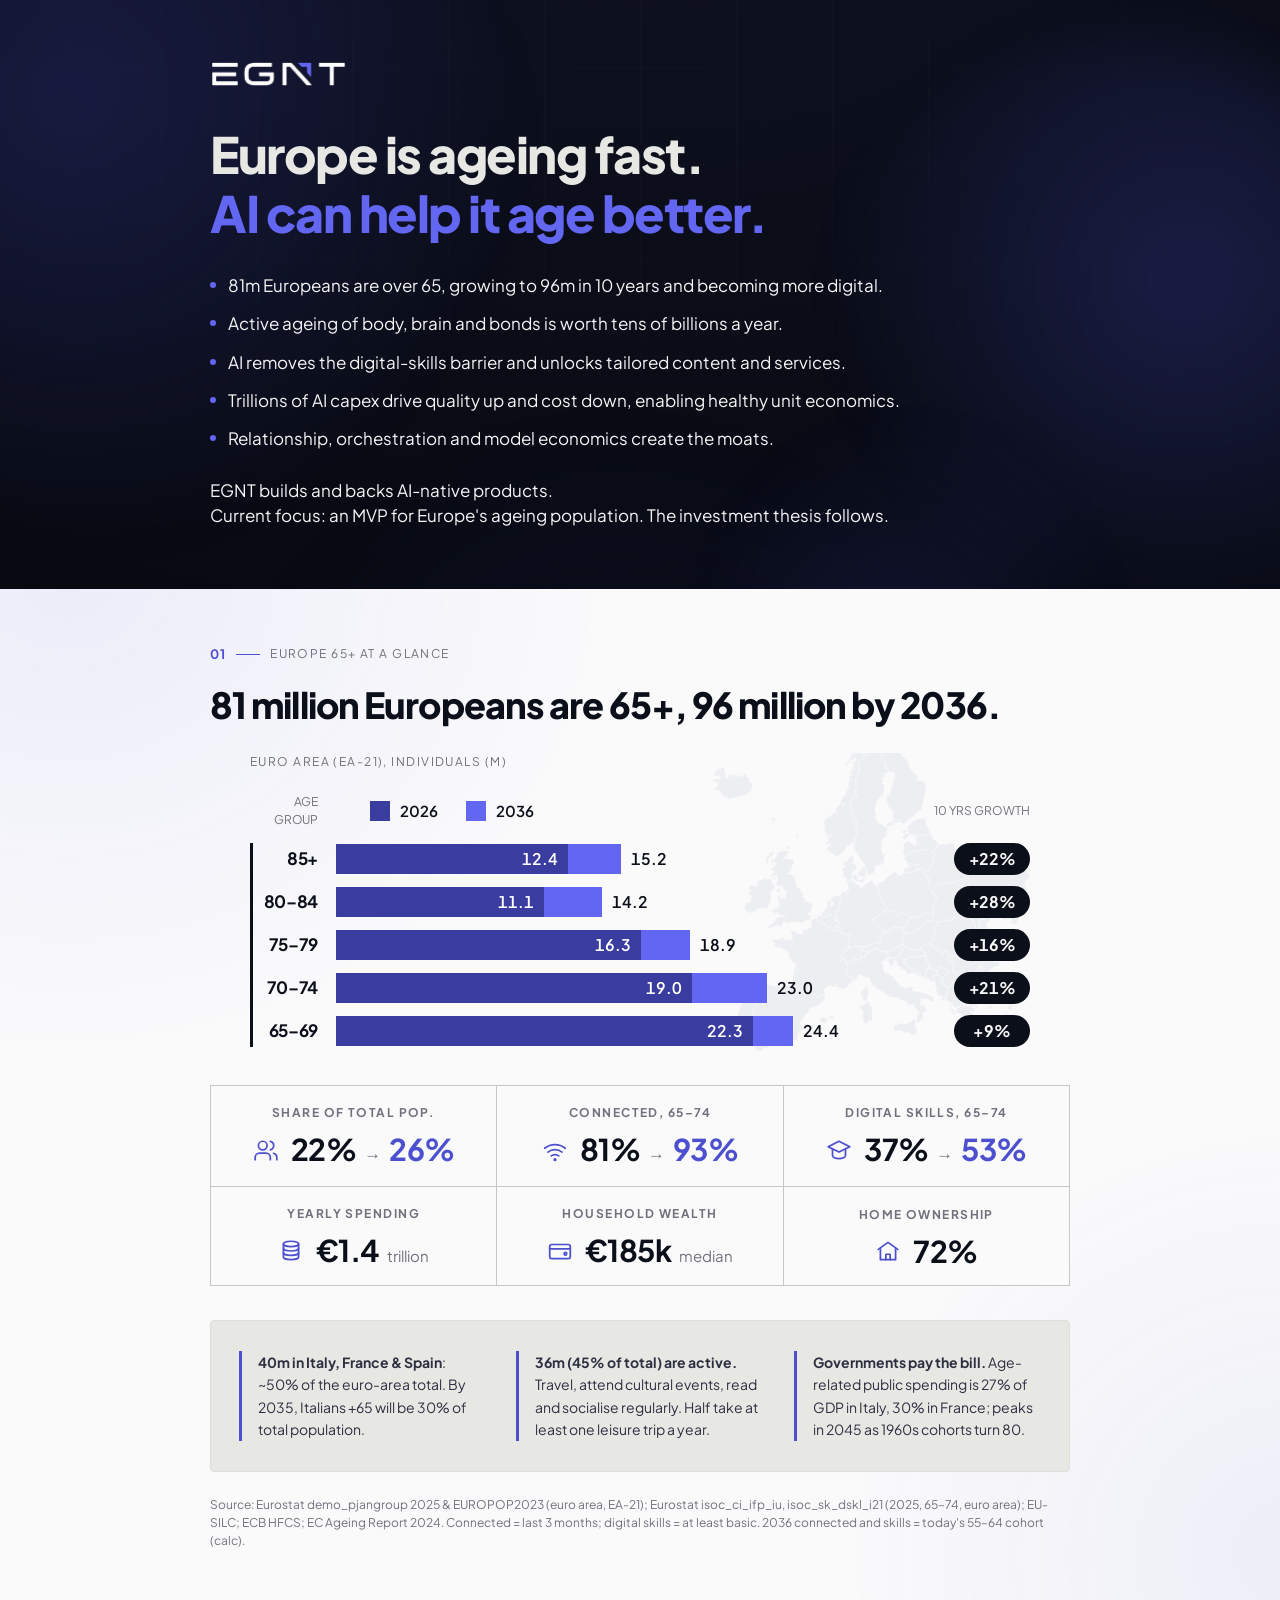
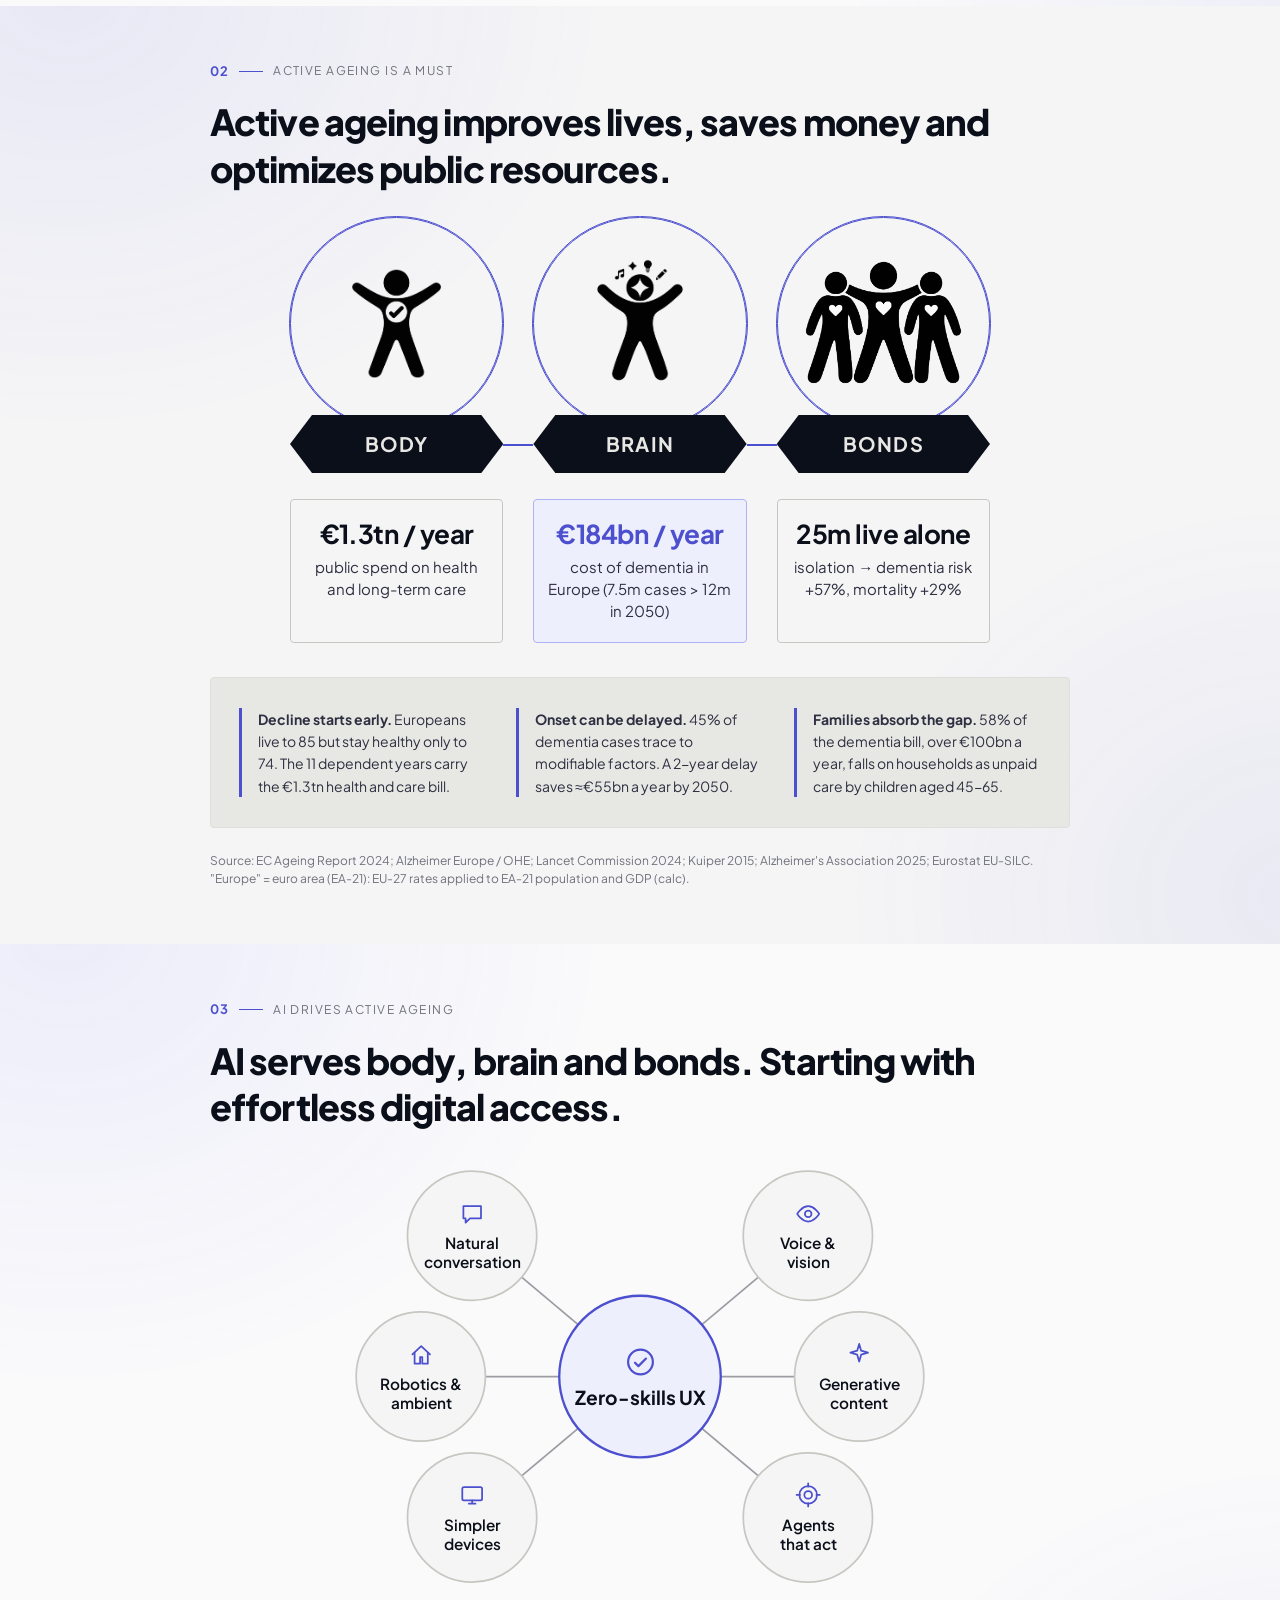
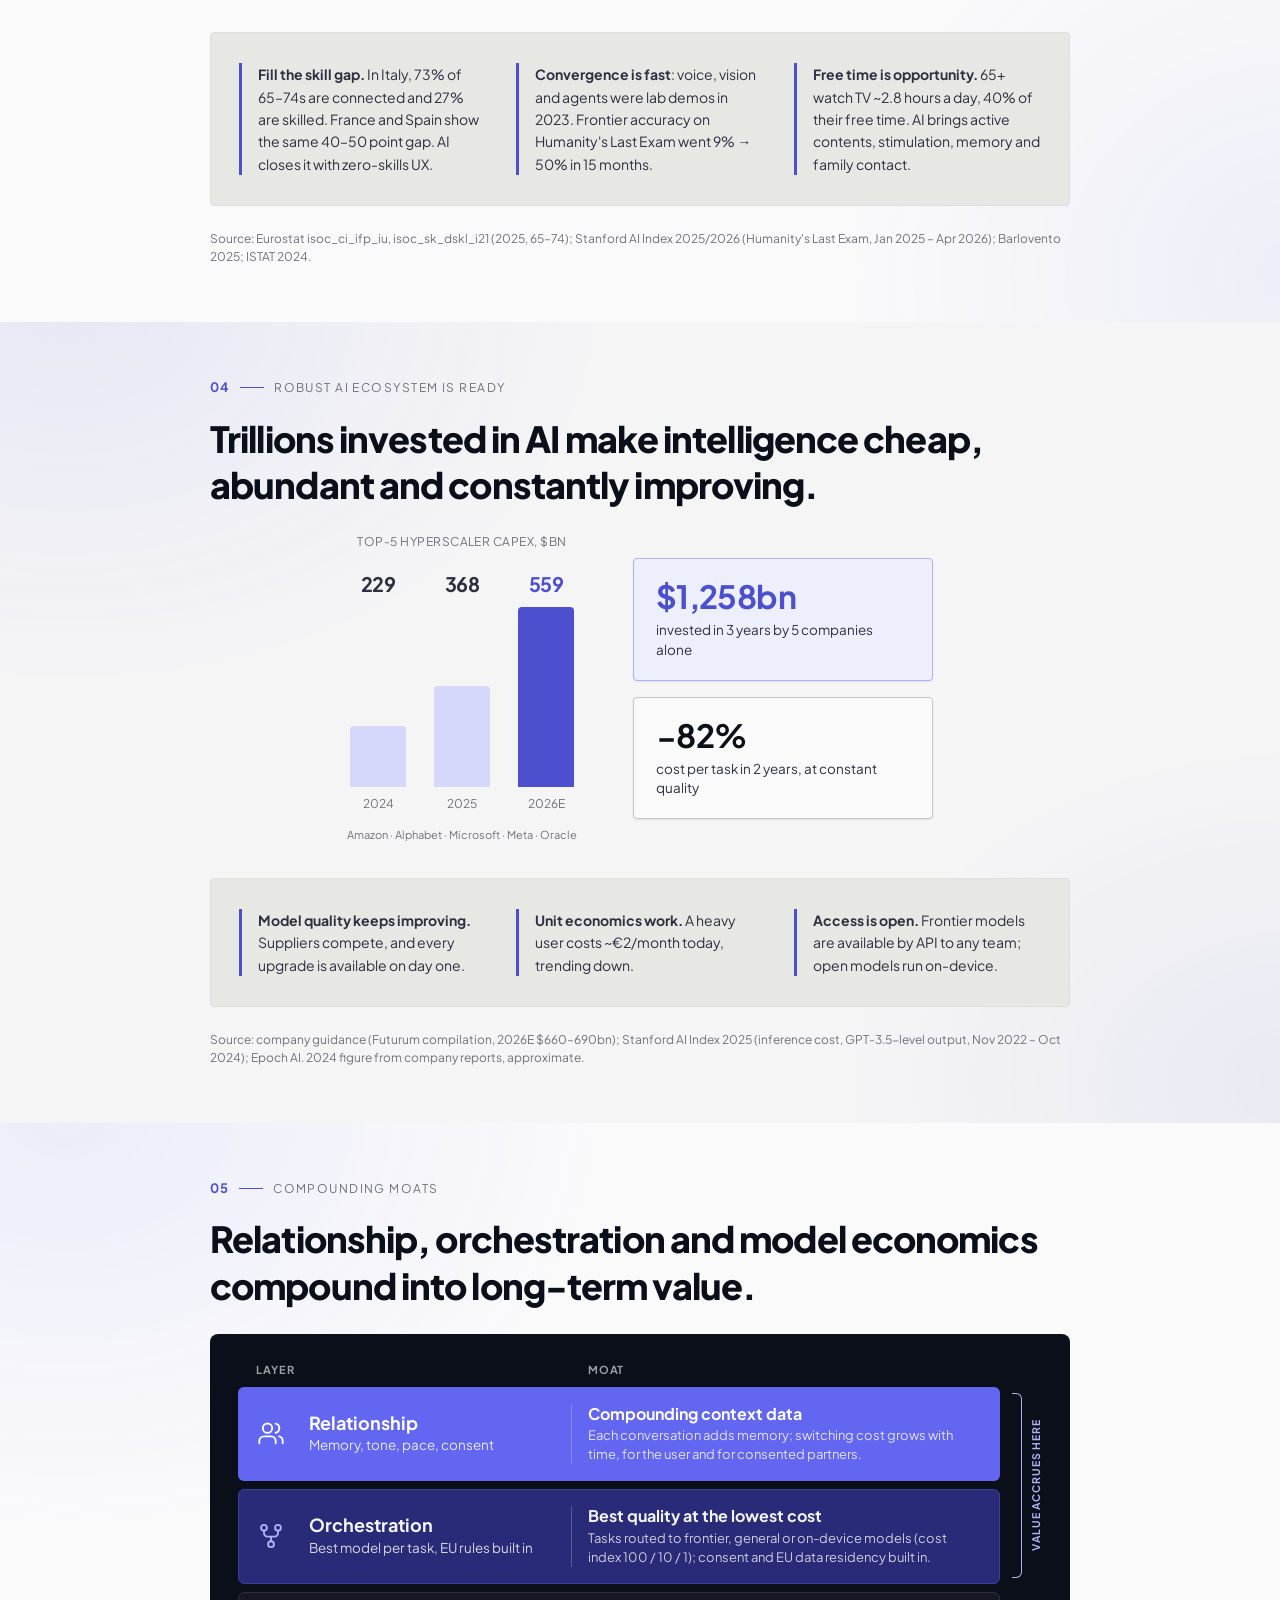
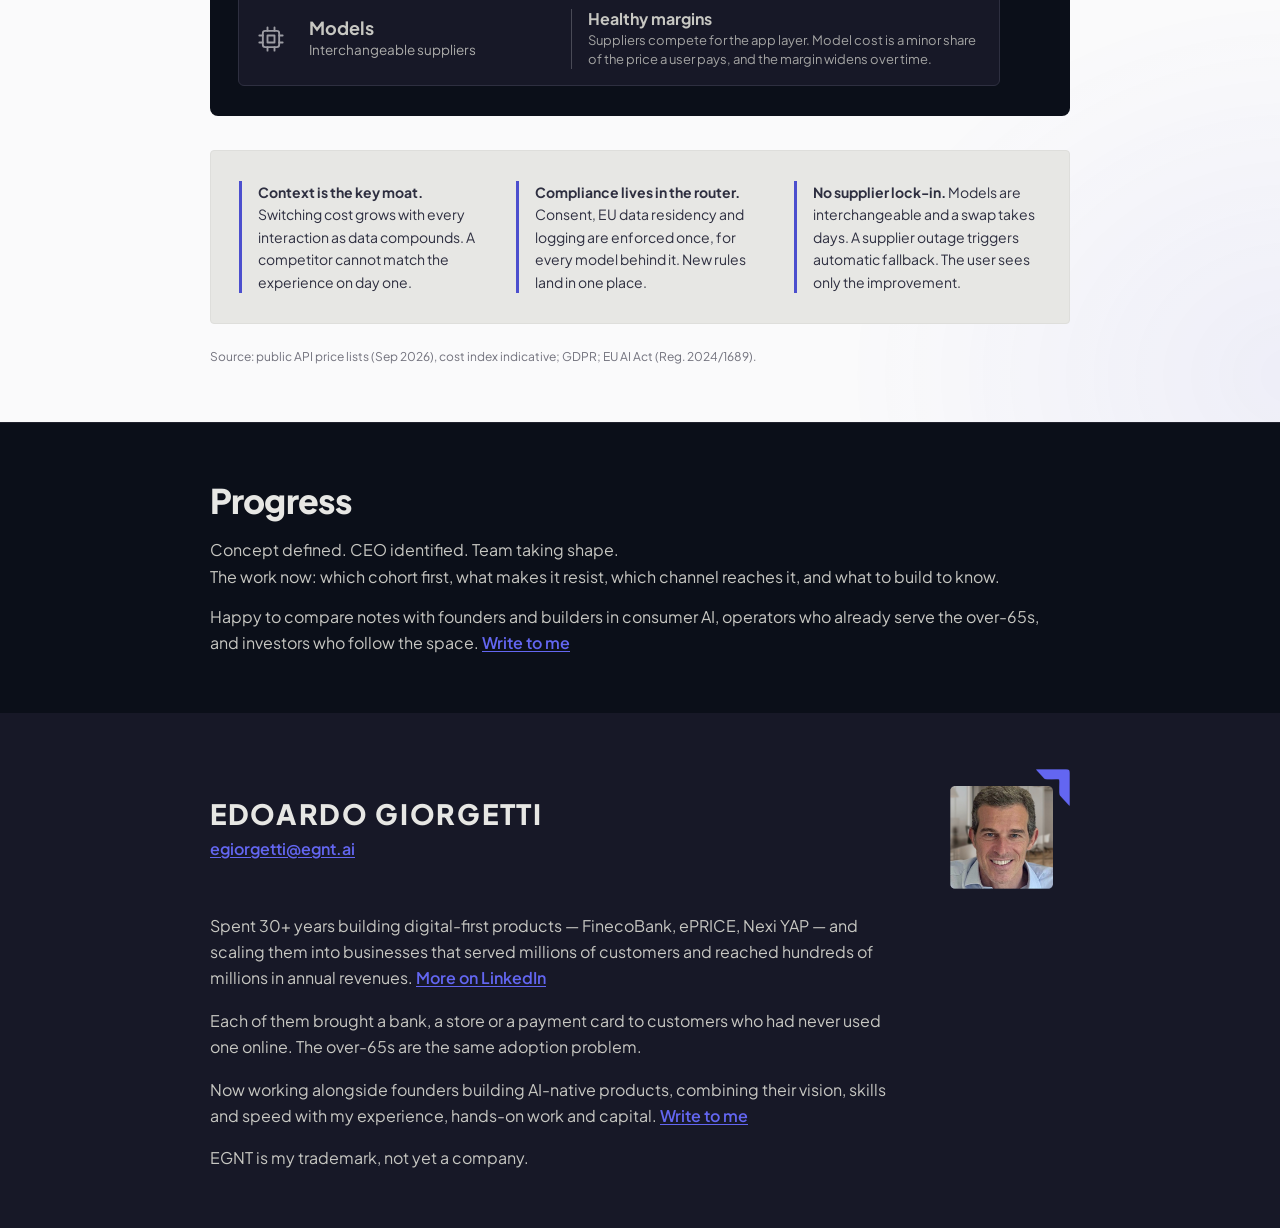
==== commit 2066baa3: "Tune" ====
--- a/index.html
+++ b/index.html
@@ -252,7 +252,7 @@
 .progress{border-top:1px solid var(--border-subtle)}
 .progress .wrap{display:flex;flex-direction:column;gap:14px}
 .progress h2{font-size:clamp(24px,3vw,34px);line-height:1.3;letter-spacing:-0.01em}
-.progress p{font-size:16px;line-height:1.65;color:var(--text-2);max-width:700px}
+.progress p{font-size:16px;line-height:1.65;color:var(--text-2);max-width:840px}
 .about-head{display:flex;align-items:center;justify-content:space-between;gap:clamp(16px,4vw,40px);margin-bottom:clamp(18px,3vw,24px)}
 .about-id{display:flex;flex-direction:column;gap:6px;min-width:0}
 .about-id h2{font-size:clamp(20px,2.6vw,28px);letter-spacing:.08em;text-transform:uppercase;line-height:1.2;margin:0}
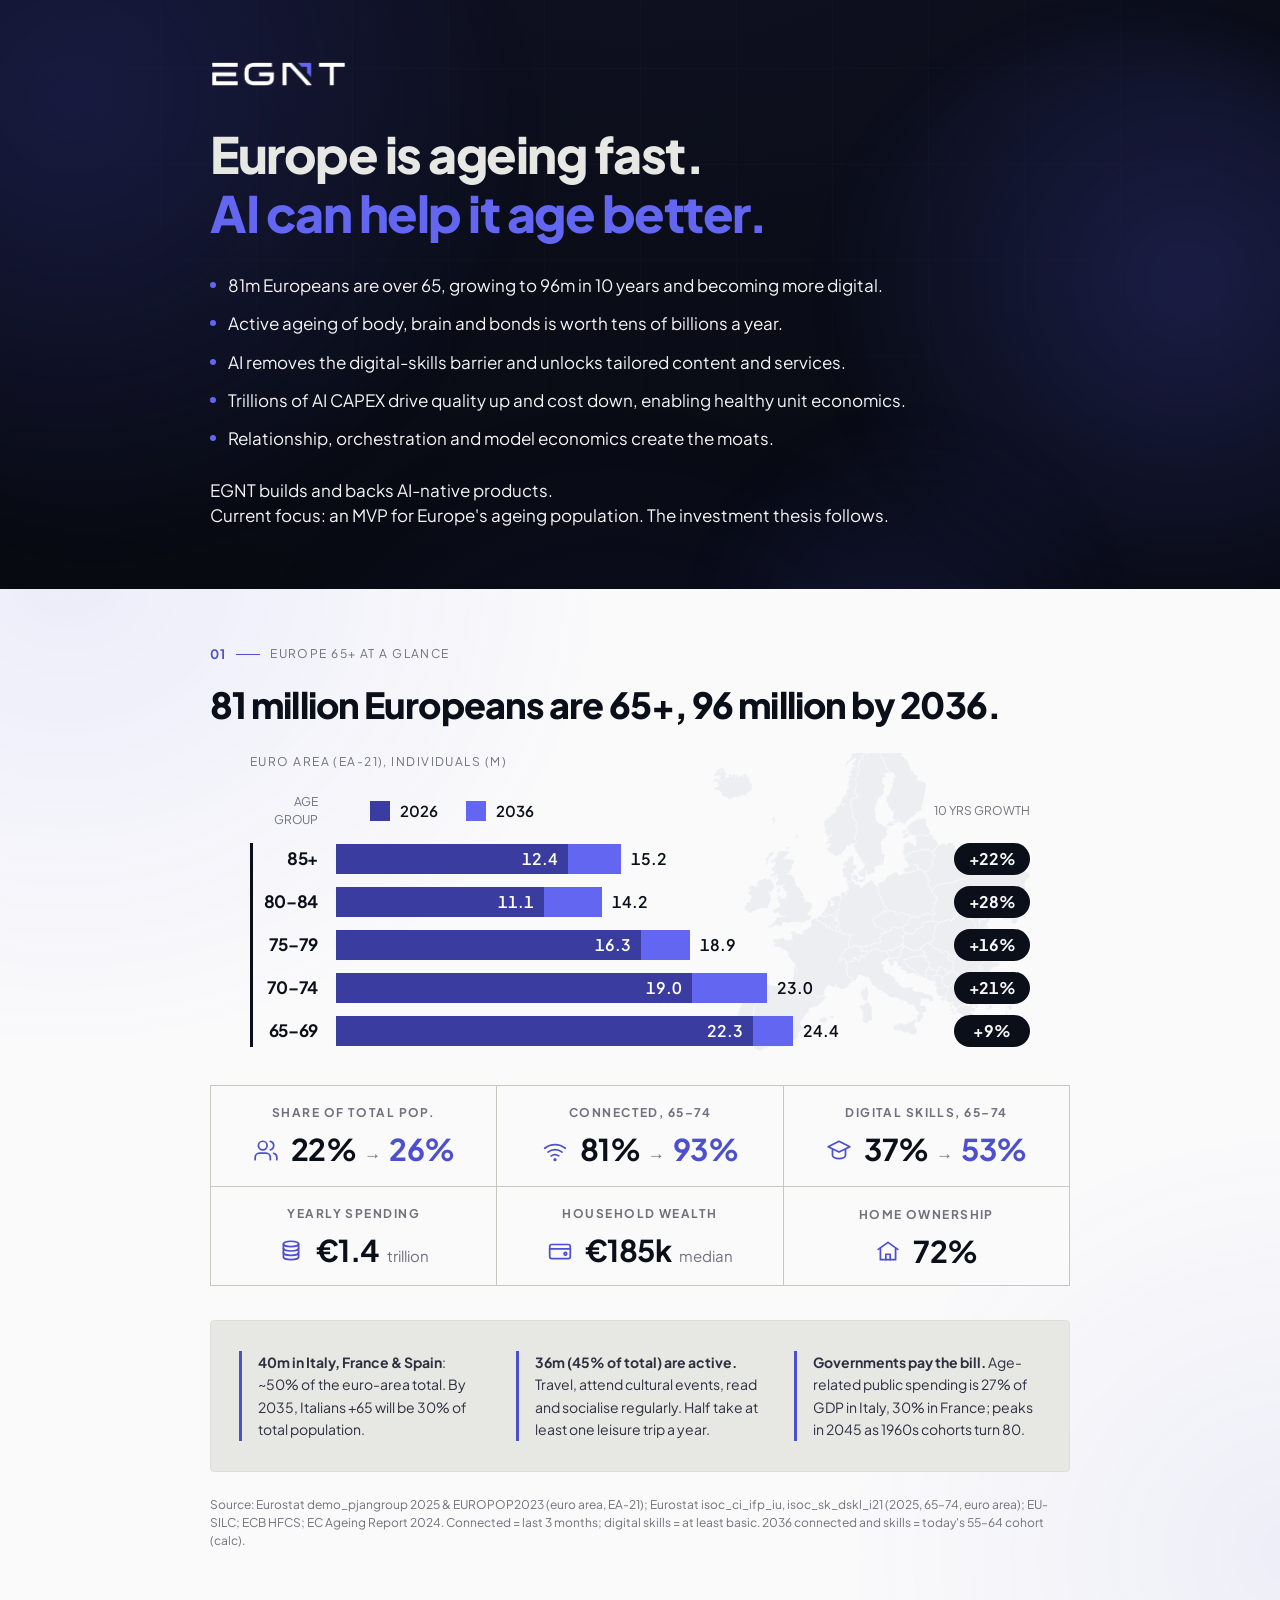
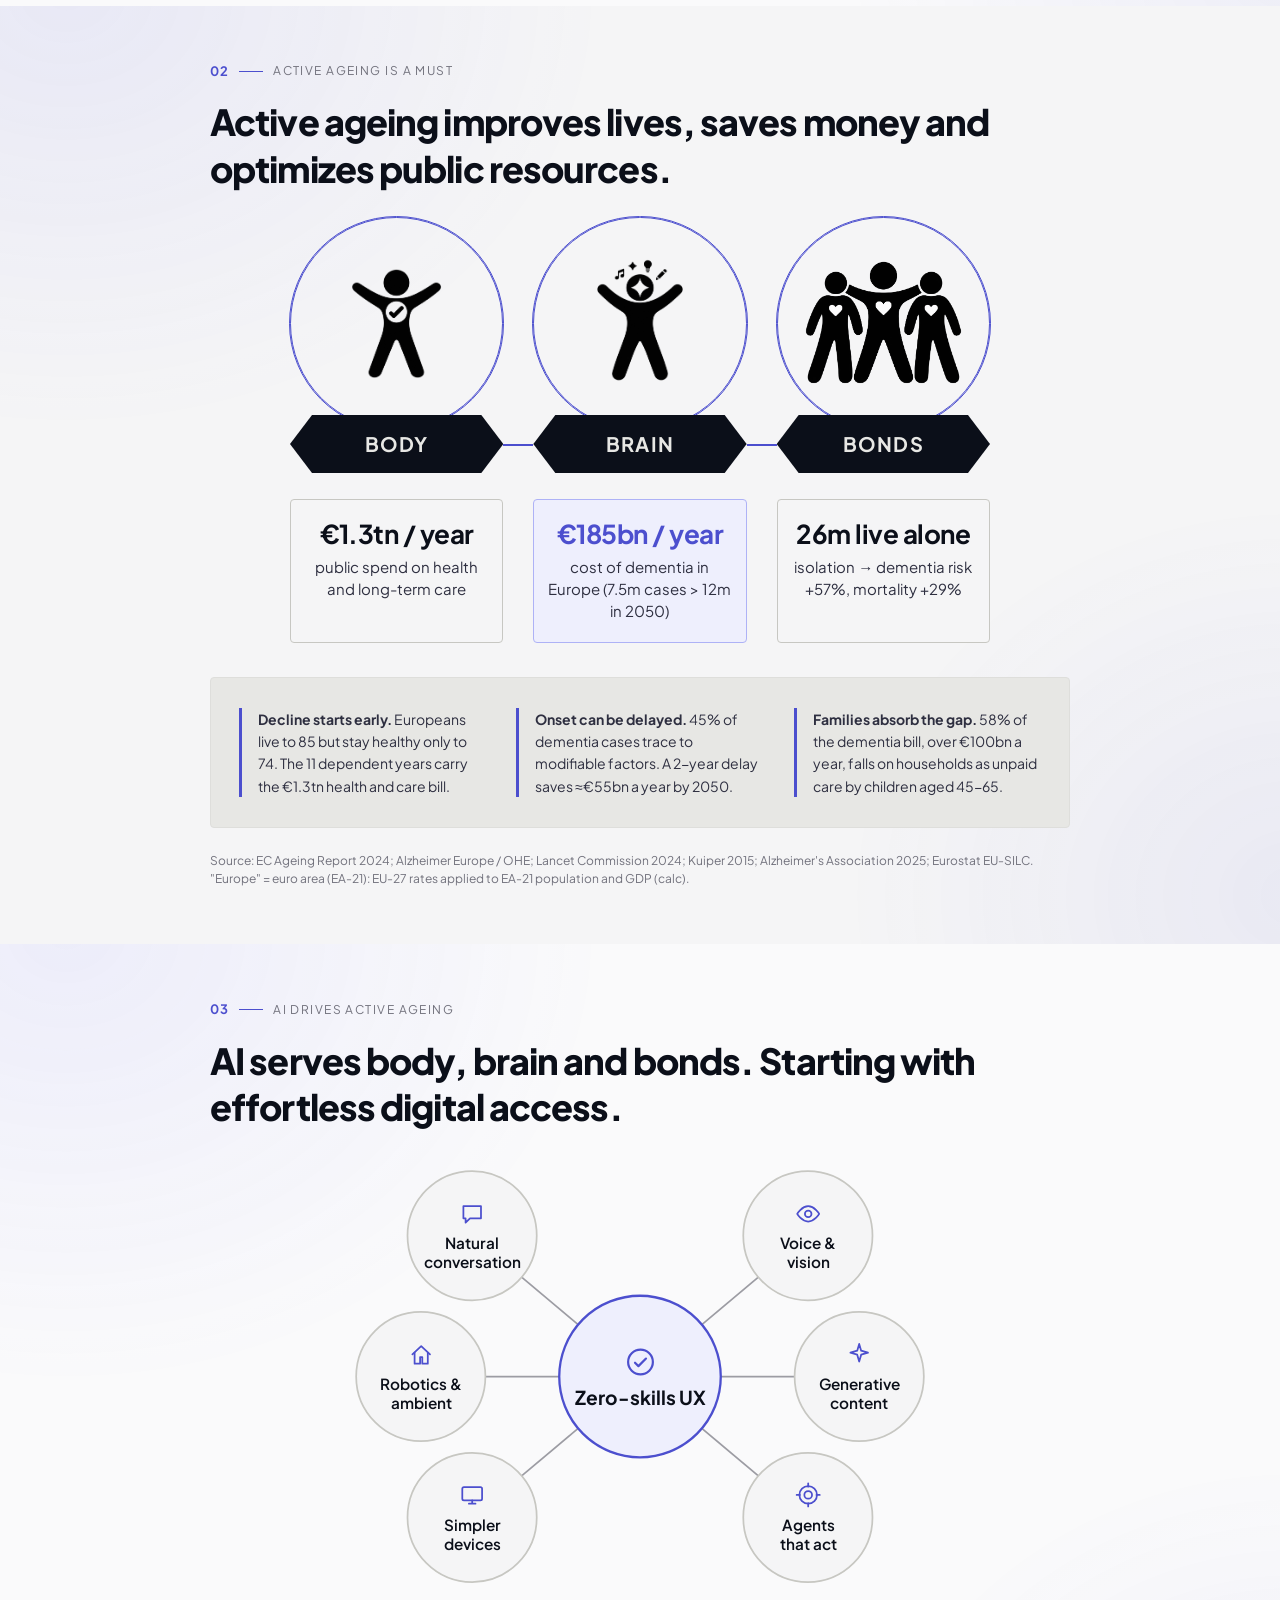
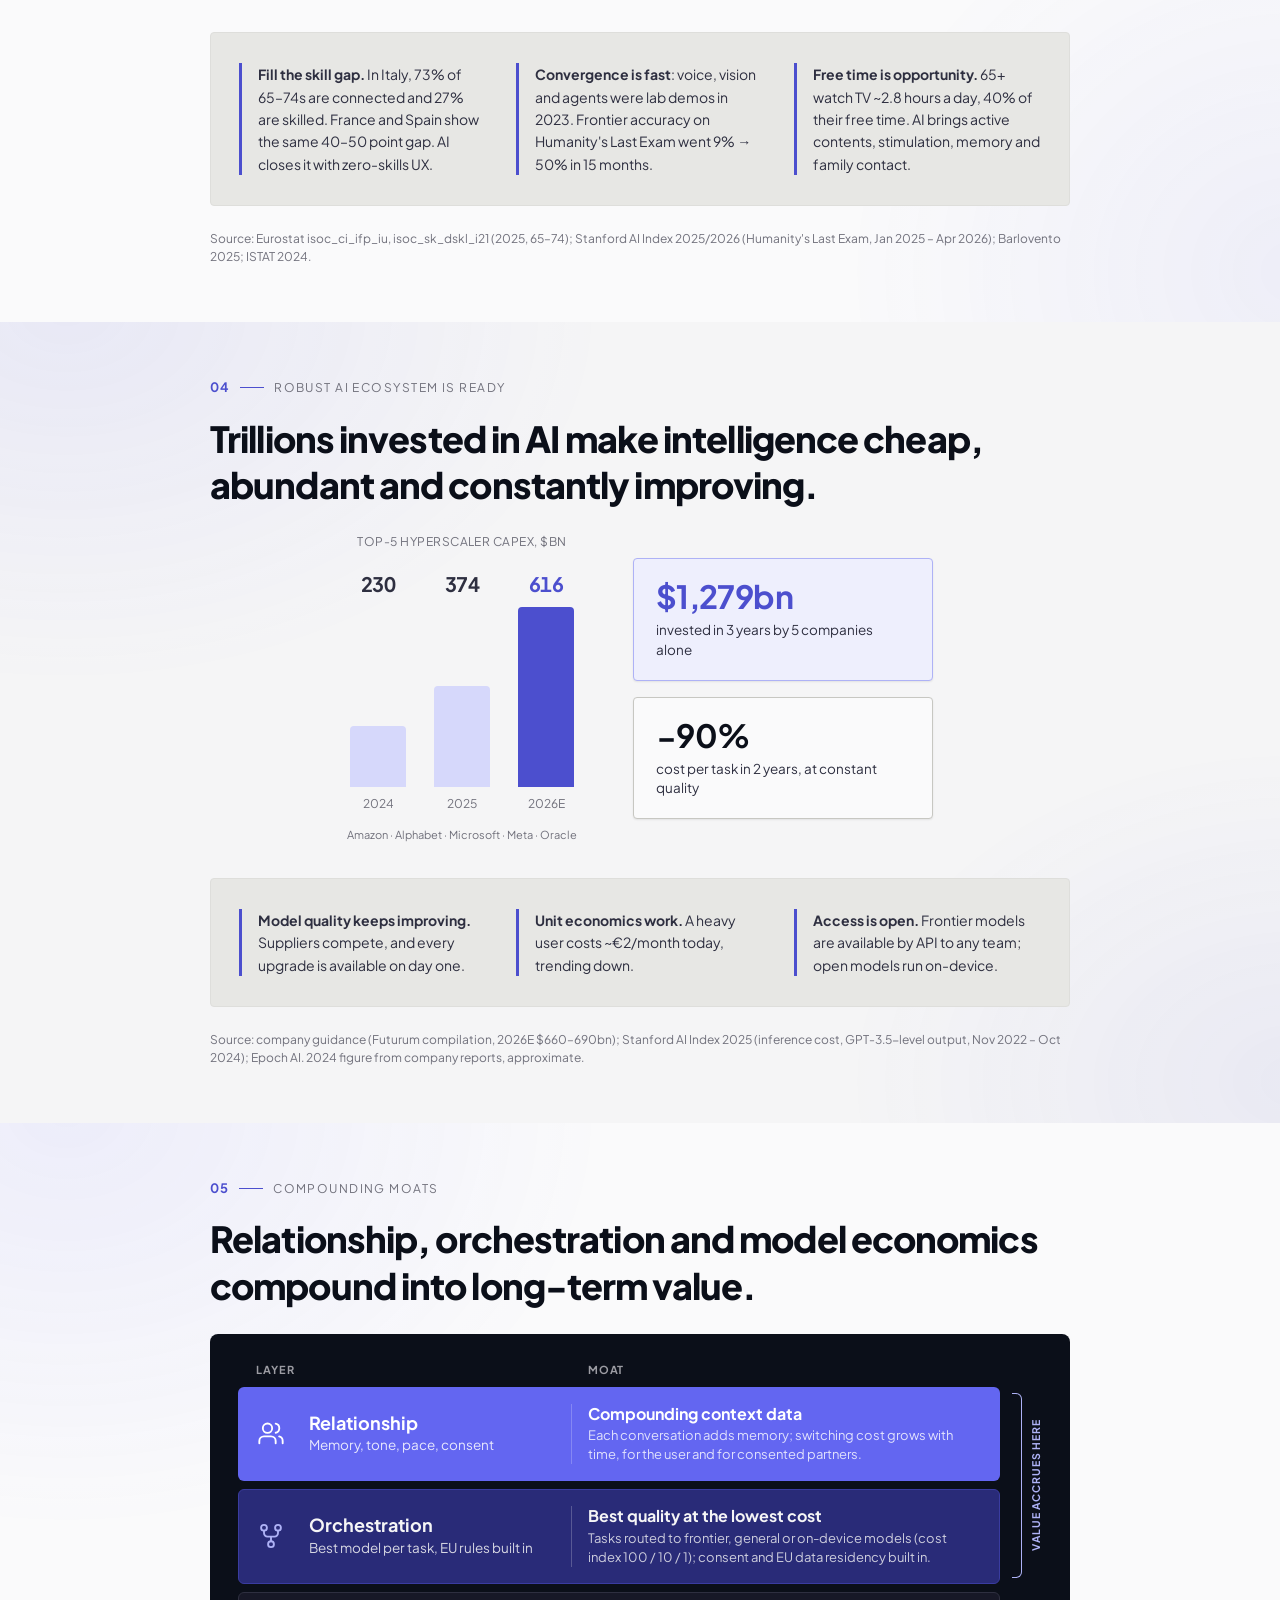
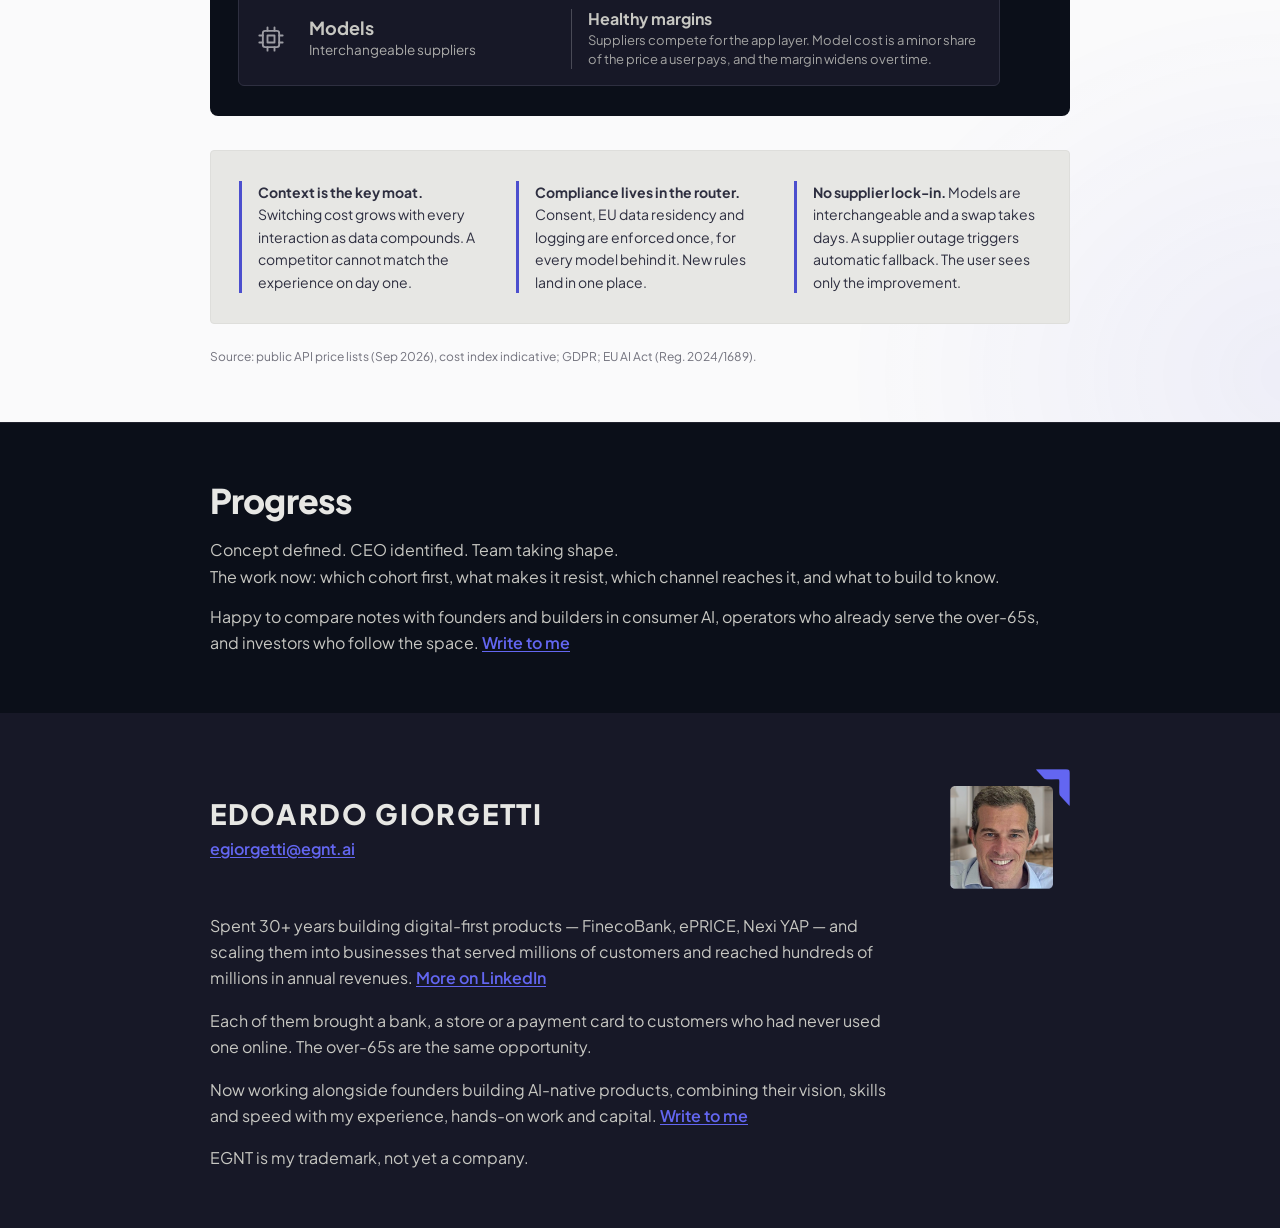
==== commit e1b03abf: "Small retouches to the index.html file to improve layout and styling." ====
--- a/index.html
+++ b/index.html
@@ -449,7 +449,7 @@
       <li>81m Europeans are over 65, growing to 96m in 10 years and becoming more digital.</li>
       <li>Active ageing of body, brain and bonds is worth tens of billions a year.</li>
       <li>AI removes the digital-skills barrier and unlocks tailored content and services.</li>
-      <li>Trillions of AI capex drive quality up and cost down, enabling healthy unit economics.</li>
+      <li>Trillions of AI CAPEX drive quality up and cost down, enabling healthy unit economics.</li>
       <li>Relationship, orchestration and model economics create the moats.</li>
     </ul>
     <p class="lead">EGNT builds and backs AI-native products.<br>Current focus: an MVP for Europe's ageing population. The investment thesis follows.</p>
@@ -708,7 +708,7 @@
   </div>
   <div class="body">
     <p>Spent 30+ years building digital-first products — FinecoBank, ePRICE, Nexi YAP — and scaling them into businesses that served millions of customers and reached hundreds of millions in annual revenues. <a href="https://www.linkedin.com/in/egiorgetti" target="_blank" rel="noopener">More on LinkedIn</a></p>
-    <p>Each of them brought a bank, a store or a payment card to customers who had never used one online. The over-65s are the same adoption problem.</p>
+    <p>Each of them brought a bank, a store or a payment card to customers who had never used one online. The over-65s are the same opportunity.</p>
     <p>Now working alongside founders building AI-native products, combining their vision, skills and speed with my experience, hands-on work and capital. <a href="mailto:egiorgetti@egnt.ai">Write to me</a></p>
     <p>EGNT is my trademark, not yet a company.</p>
   </div>
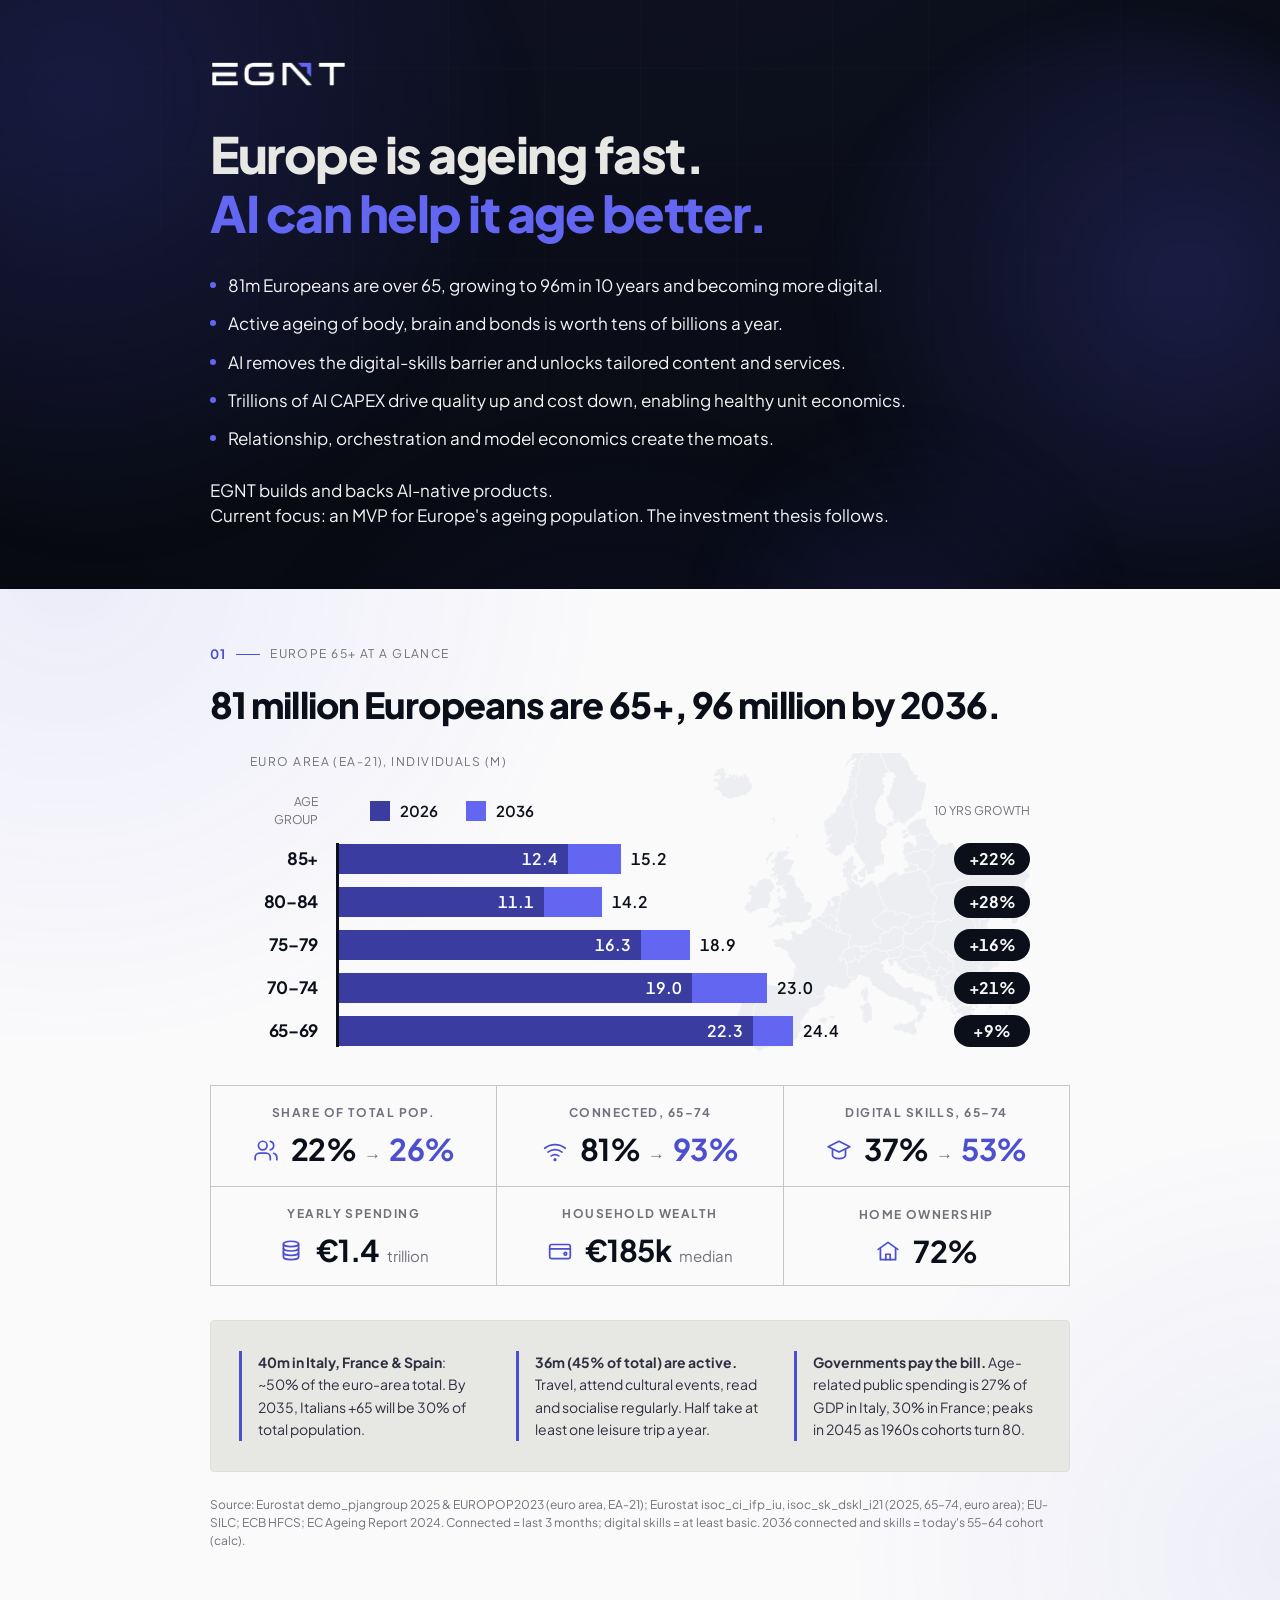
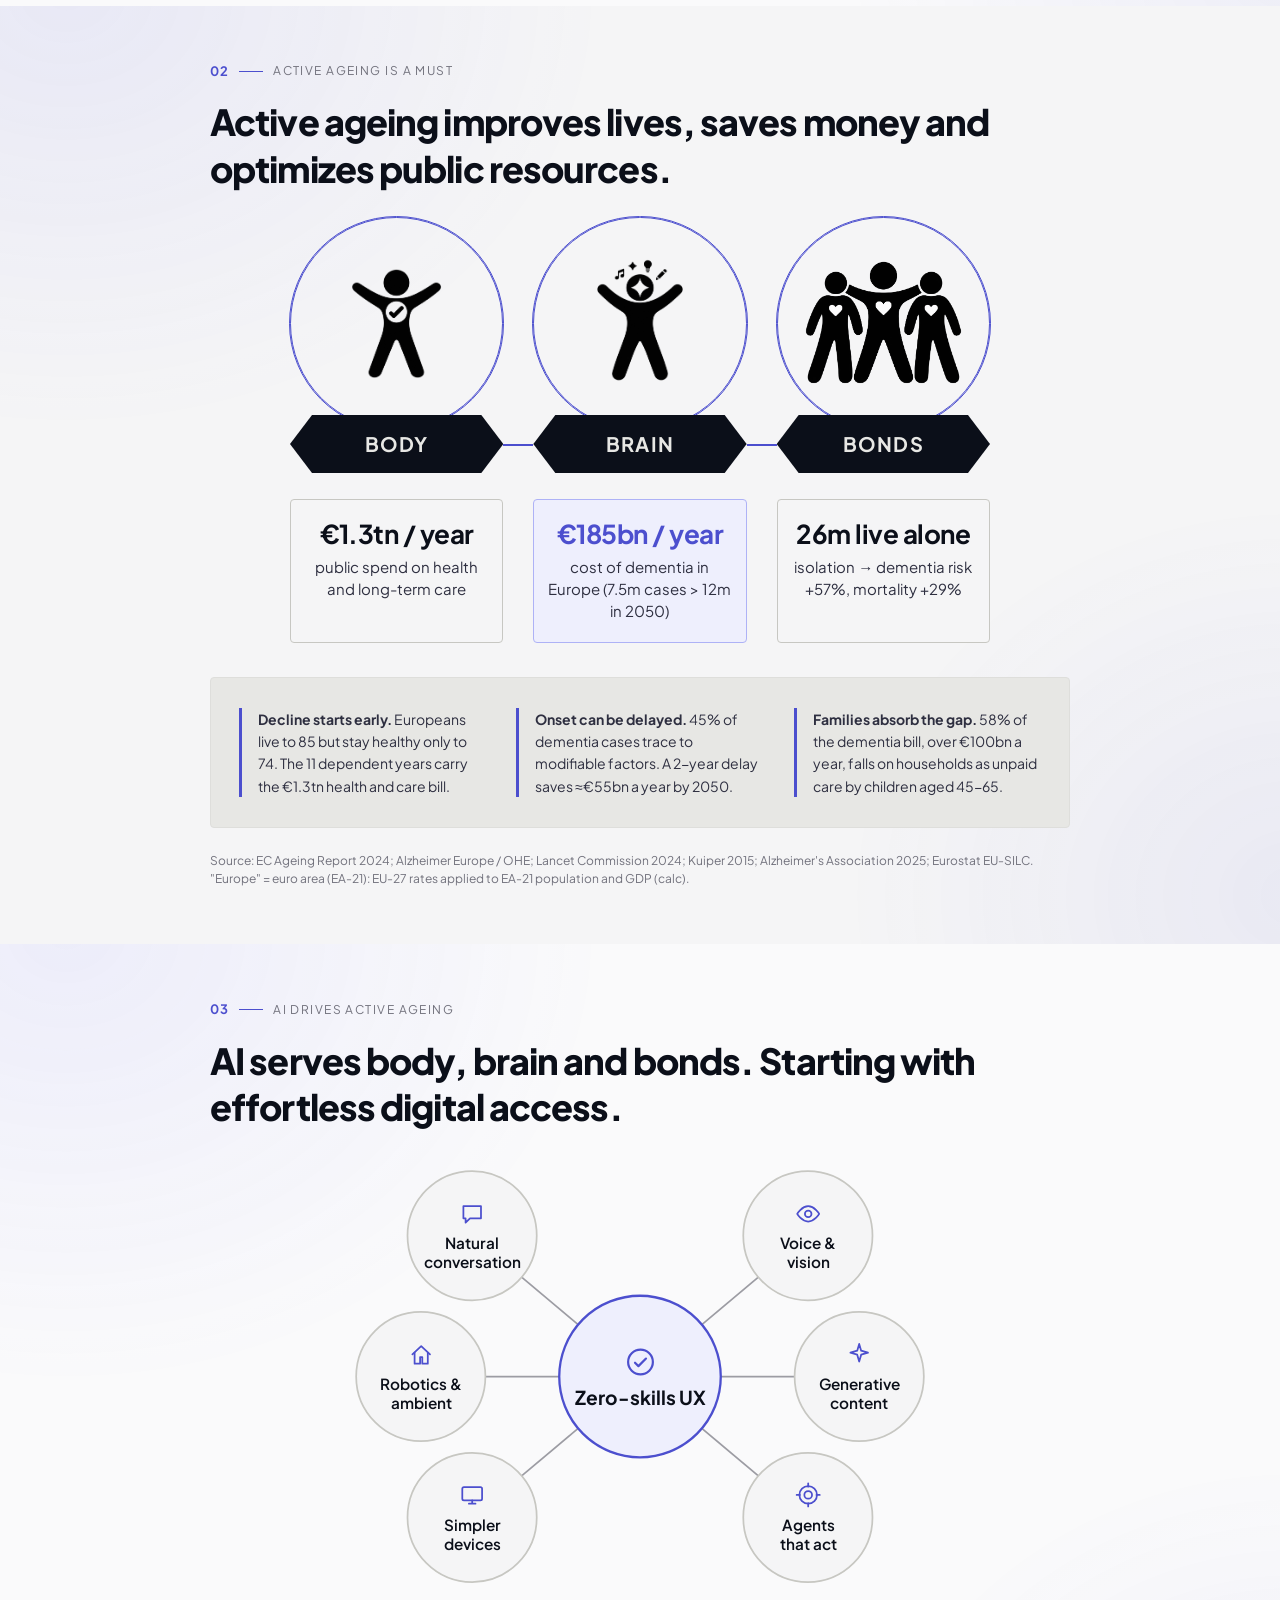
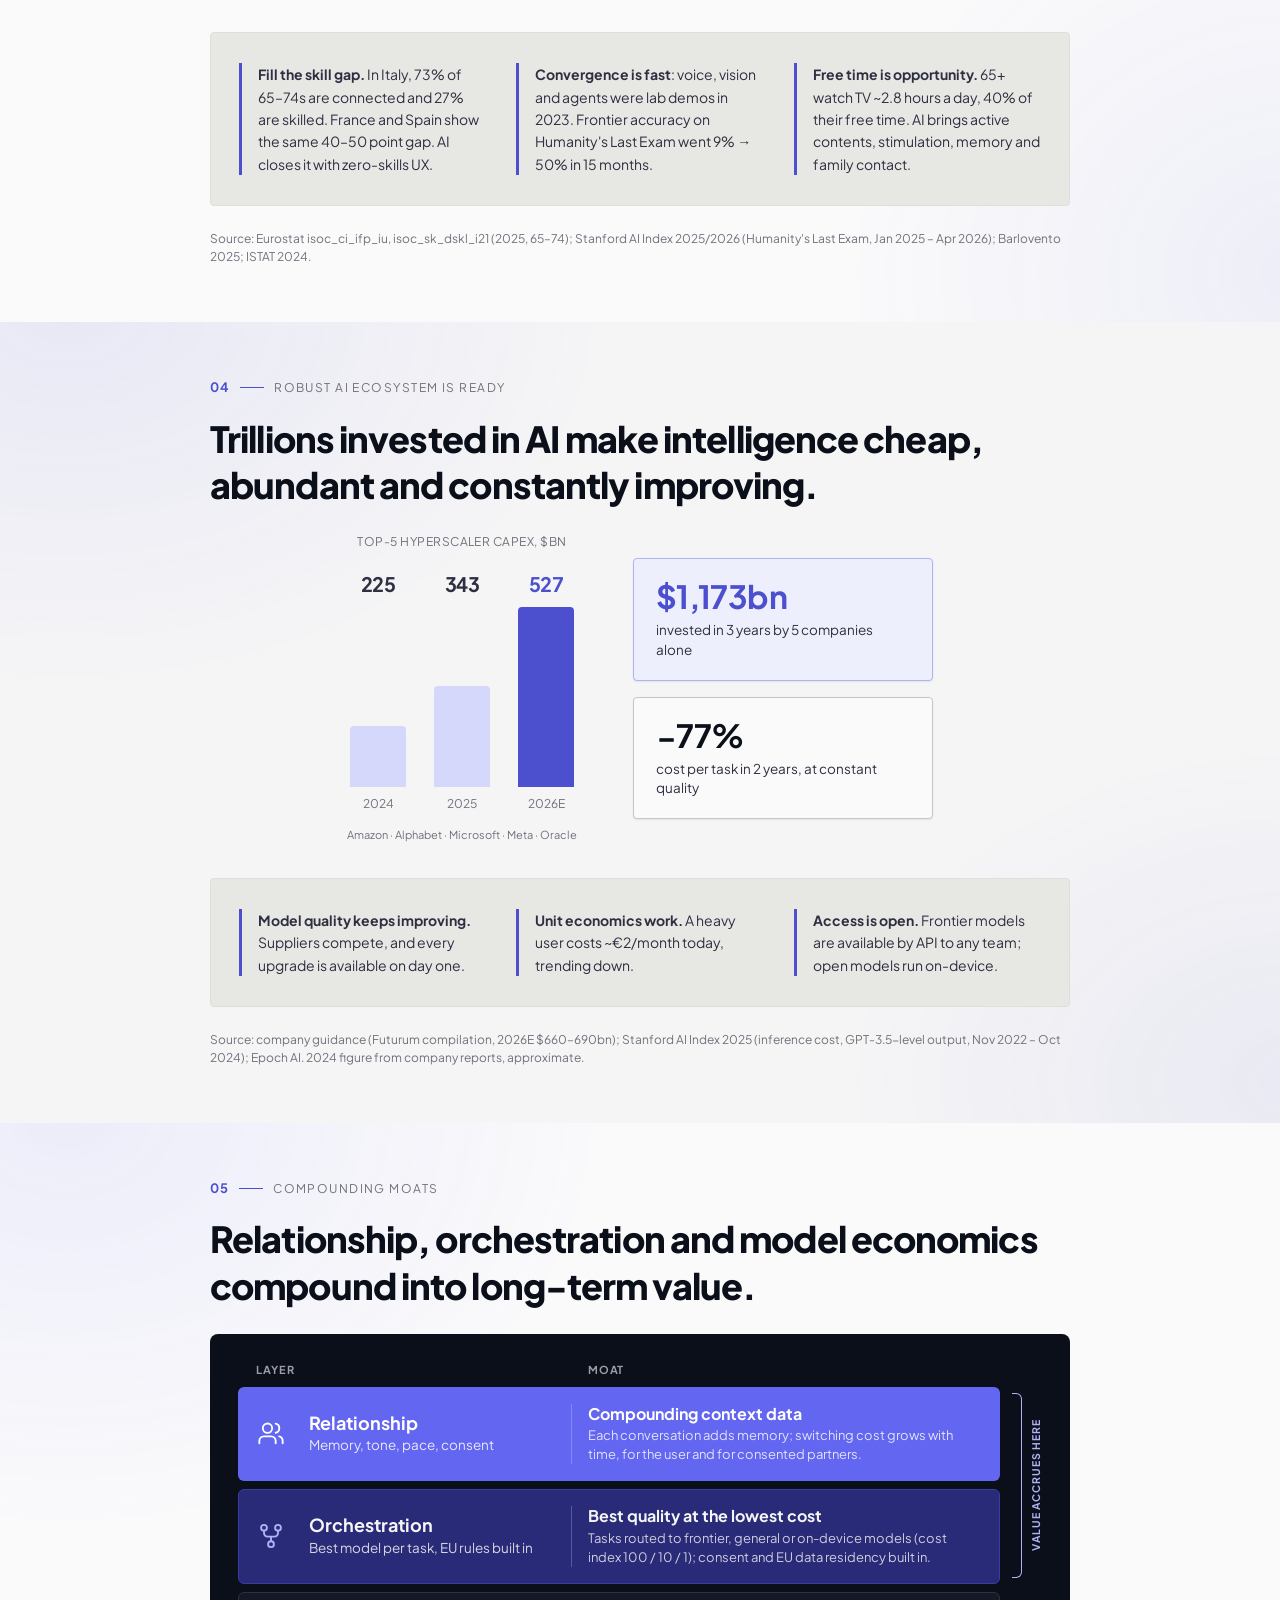
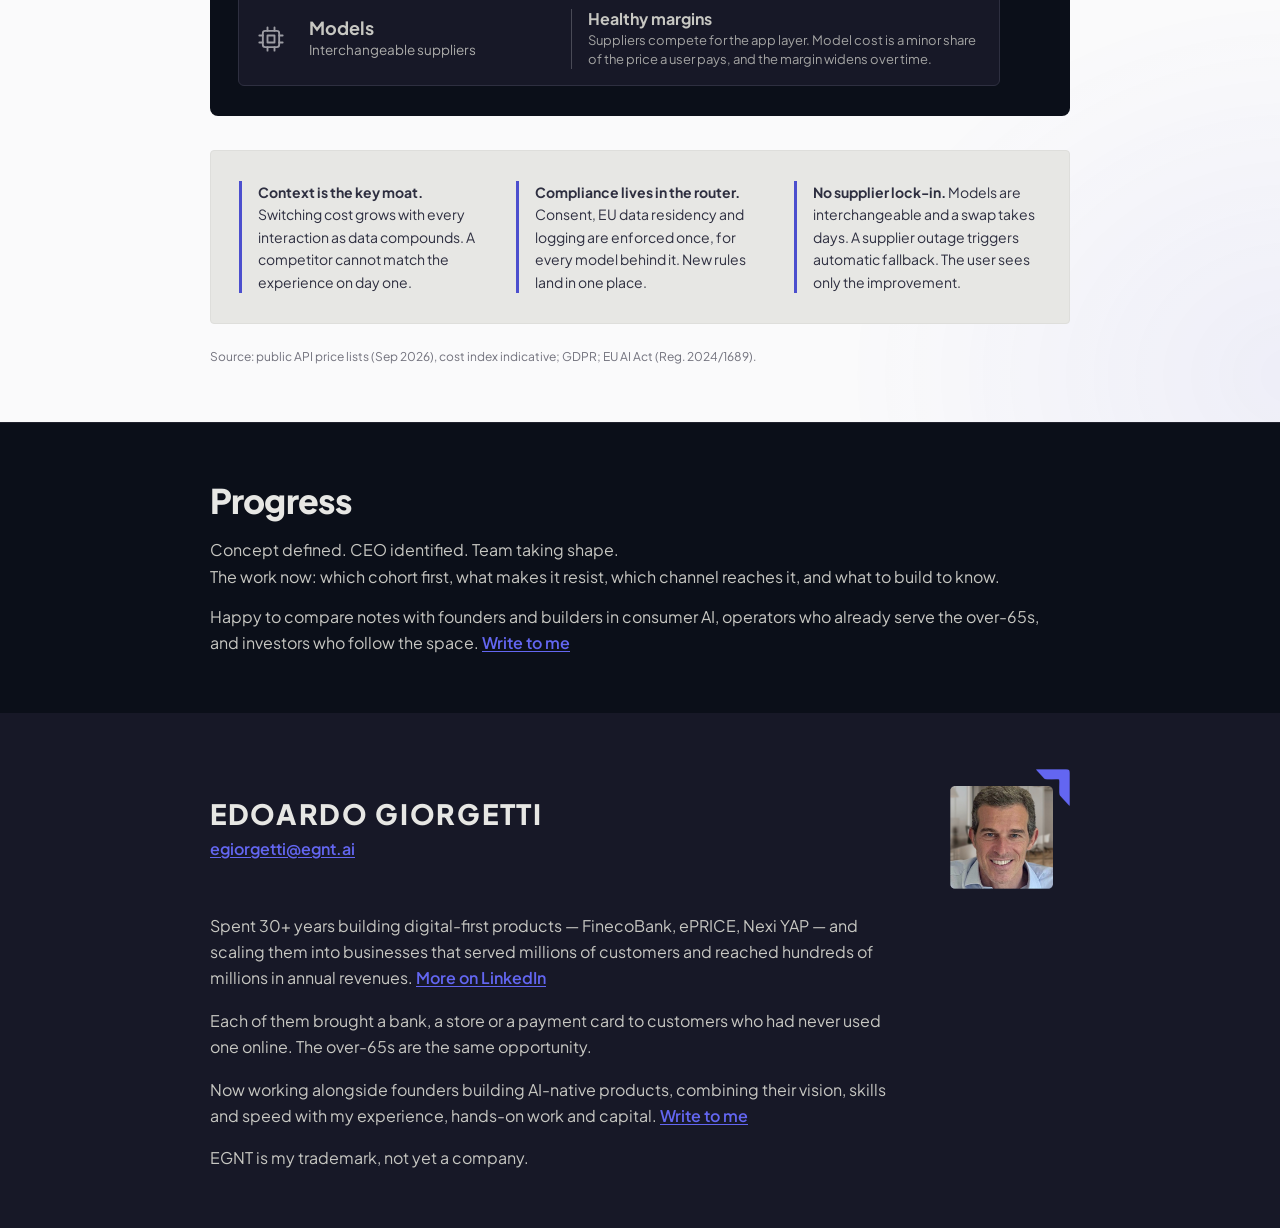
==== commit 534d0859: "Chart bar" ====
--- a/index.html
+++ b/index.html
@@ -322,6 +322,12 @@
 .js .rv.in{opacity:1;transform:none}
 
 /* 01 — bars, axis, pills */
+/* 01 — axis position: .chart-body::before reads --c1, but --c1 is declared on .chart,
+   its own child, so it never inherited and the axis fell back to left:0 (far left edge).
+   Declaring the columns on the shared ancestor puts the axis back at the bars' baseline. */
+.s1-fig{--c1:86px;--c3:108px}
+@media (max-width:620px){.s1-fig{--c1:56px;--c3:76px}}
+
 .js .chart-body::before{transform:scaleY(0);transform-origin:top;transition:transform .8s cubic-bezier(.22,1,.36,1)}
 .js .chart-body.in::before{transform:scaleY(1)}
 .js .chart-body .bar .b1,.js .chart-body .bar .b2{width:0;transition:width 1.05s cubic-bezier(.22,1,.36,1) var(--d,0ms)}
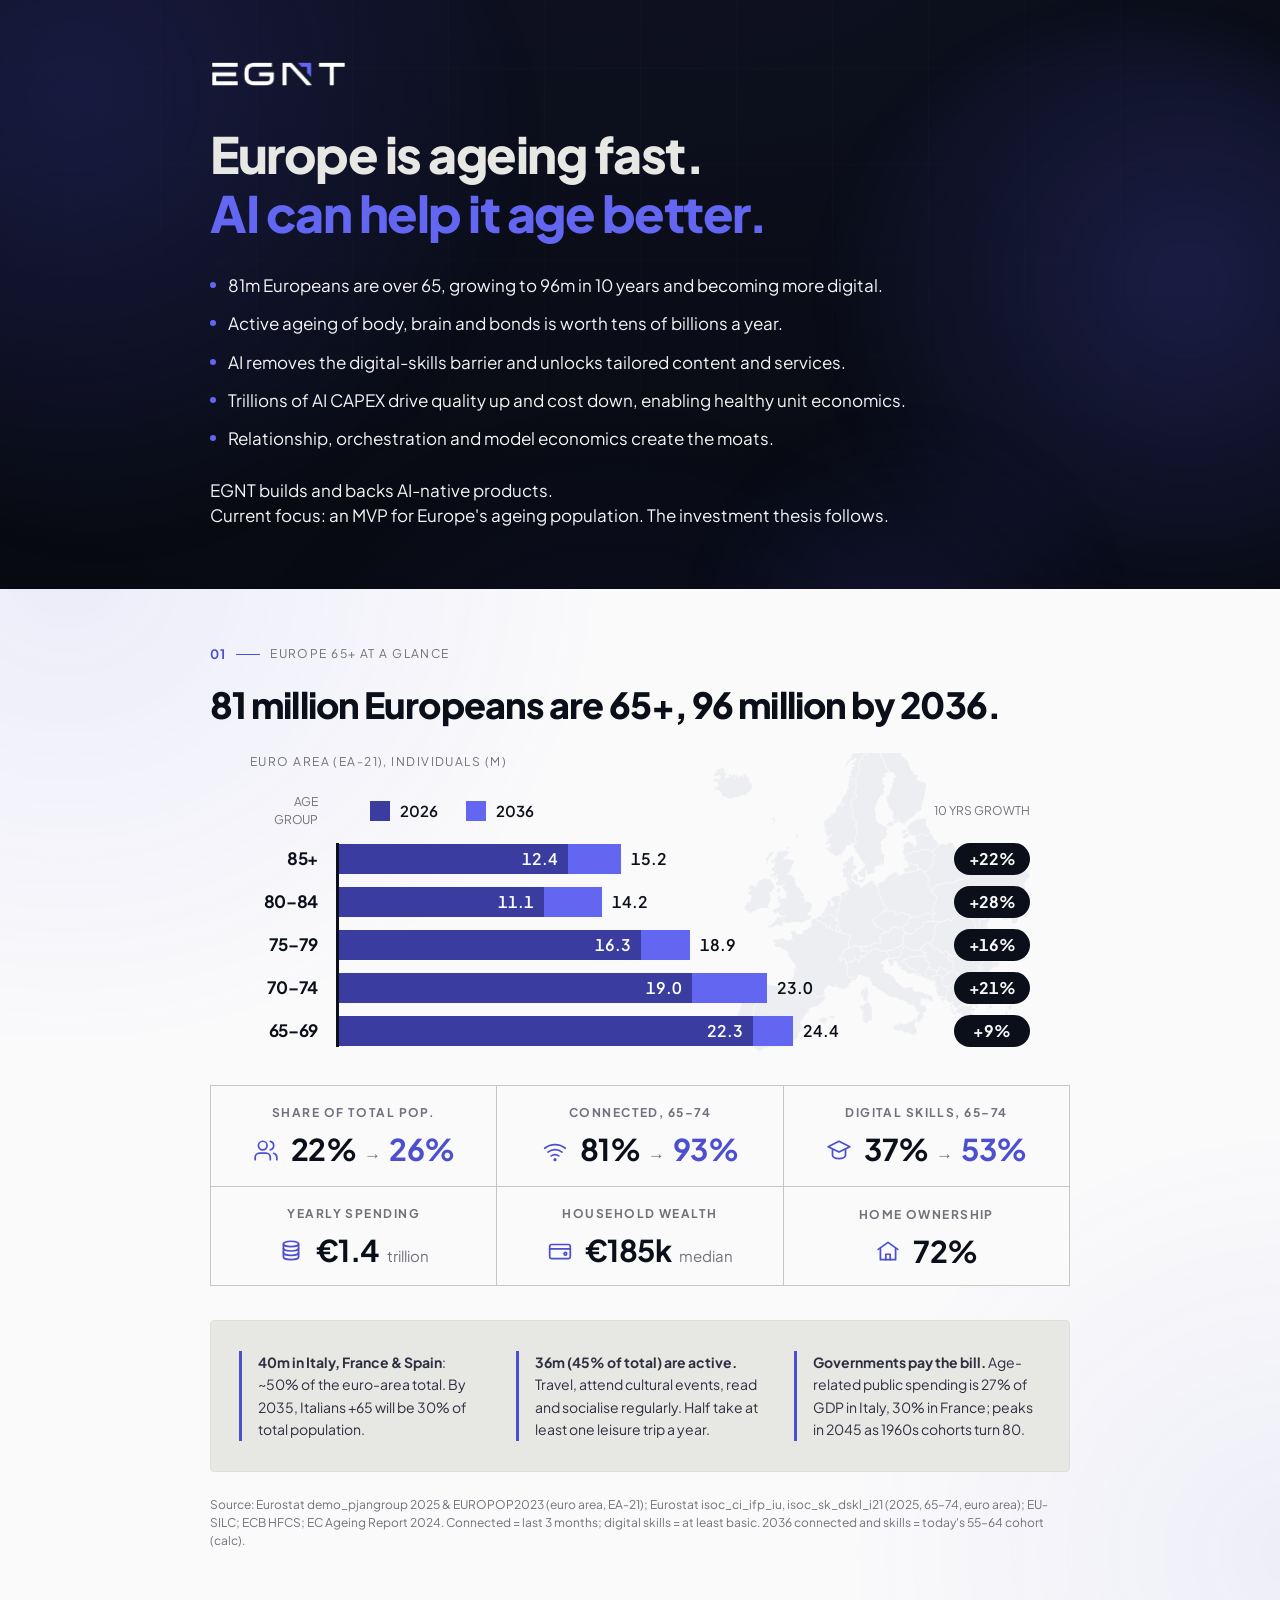
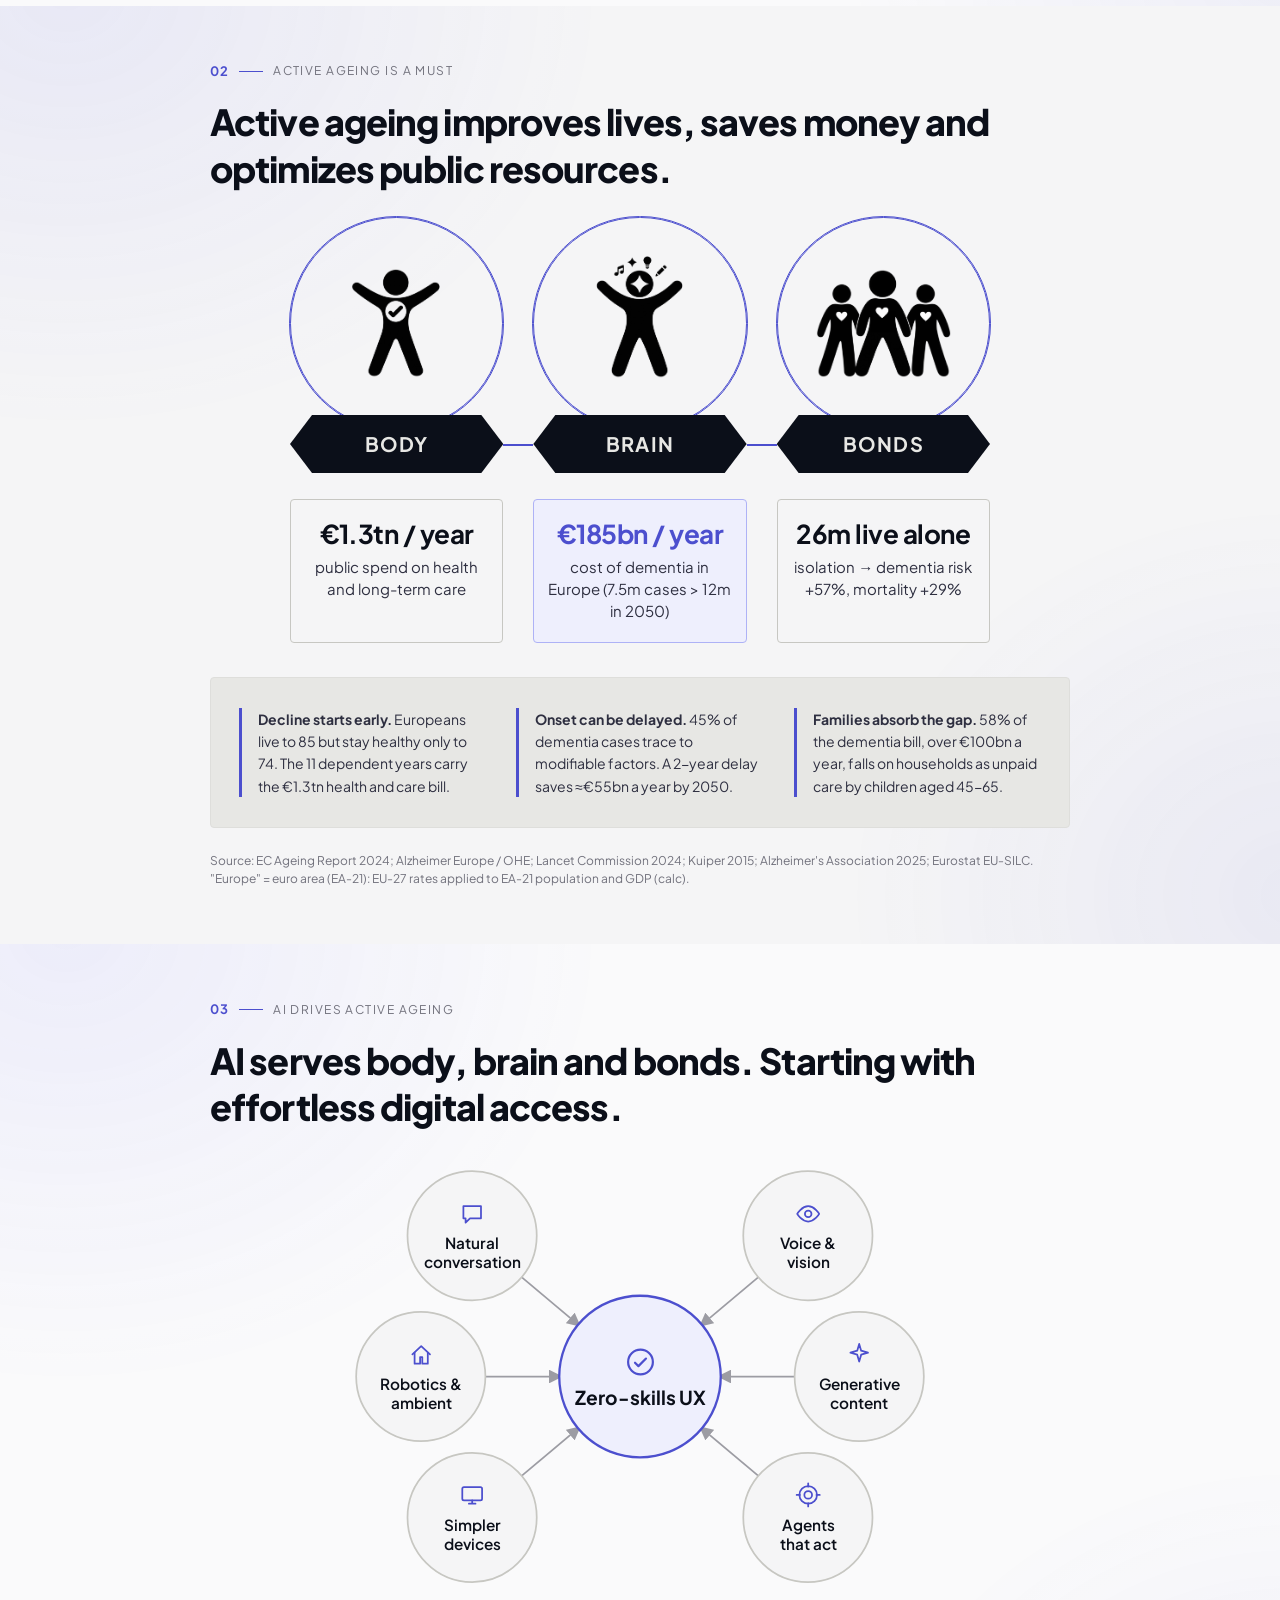
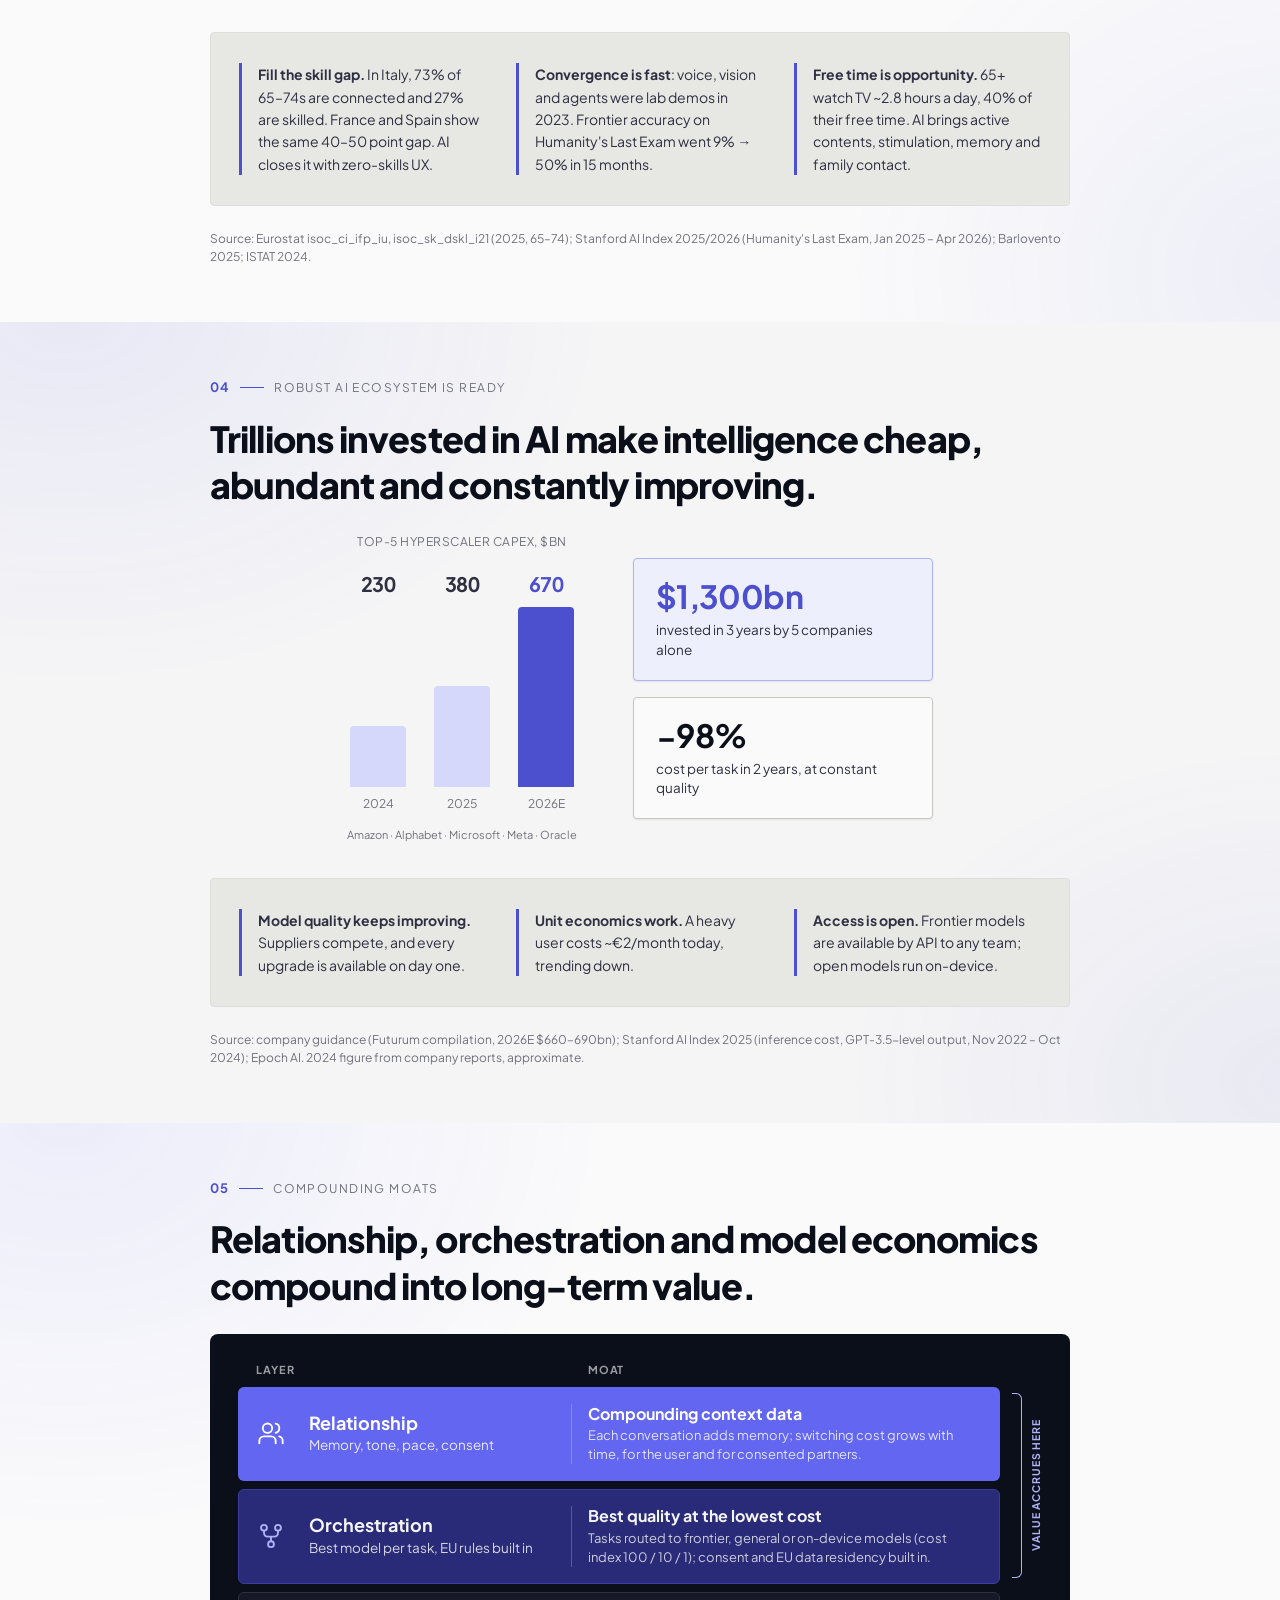
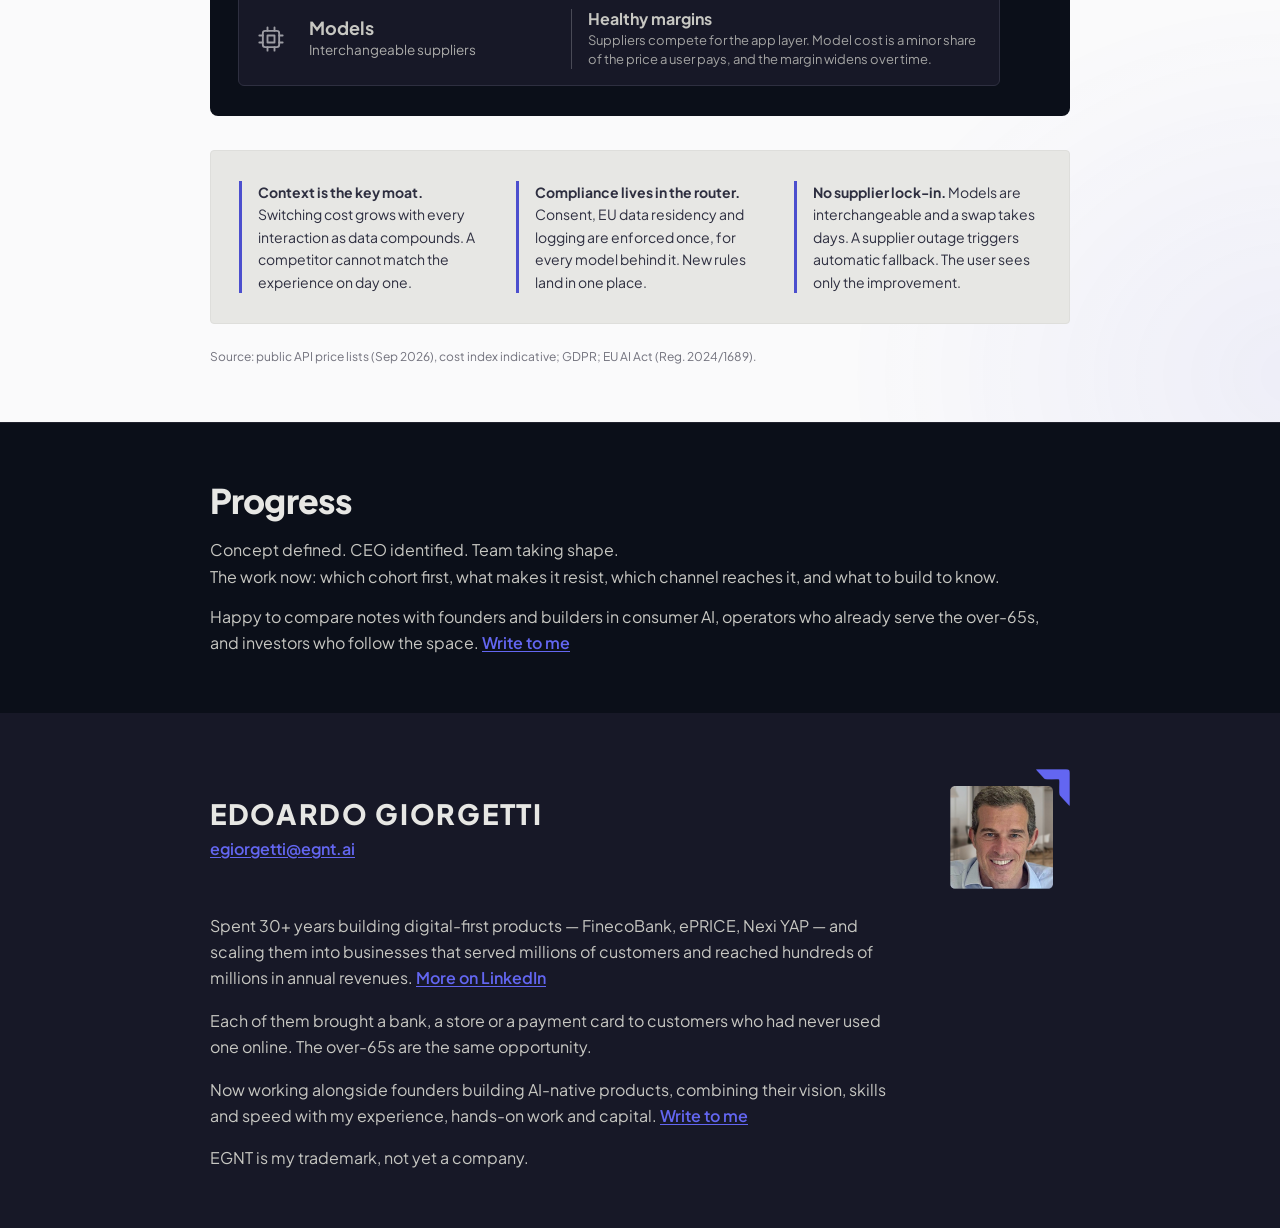
==== commit a88ae7dc: "Fixed icons in section 02" ====
--- a/index.html
+++ b/index.html
@@ -155,7 +155,6 @@
 .pillar{display:flex;flex-direction:column;align-items:center;height:100%}
 .pillar .circle{position:relative;width:100%;aspect-ratio:1;border:1.5px solid var(--accent);border-radius:50%;display:flex;align-items:center;justify-content:center}
 .pillar .circle img{width:64%;height:auto;display:block}
-.pillar .circle img.wide{width:84%}
 .pillar .bannerwrap{position:relative;width:100%;margin-top:-7%;z-index:2}
 .pillar .banner{background:#0B0F19;color:#E7E7E4;text-align:center;font-weight:700;text-transform:uppercase;letter-spacing:.06em;font-size:clamp(12px,1.9vw,20px);padding:clamp(8px,1.3vw,14px) 0;clip-path:polygon(clamp(10px,1.8vw,22px) 0,calc(100% - clamp(10px,1.8vw,22px)) 0,100% 50%,calc(100% - clamp(10px,1.8vw,22px)) 100%,clamp(10px,1.8vw,22px) 100%,0 50%)}
 .pillar .dash{position:absolute;top:50%;right:calc(-1 * var(--gap));width:var(--gap);height:1.5px;background:var(--accent)}
@@ -537,7 +536,7 @@
         <div class="kpi2 acc"><div class="n">€185bn / year</div><div class="d">cost of dementia in Europe (7.5m cases &gt; 12m in 2050)</div></div>
       </div>
       <div class="pillar">
-        <div class="circle"><img class="wide" src="img/icon-bonds-bw.png" alt="" aria-hidden="true"></div>
+        <div class="circle"><img src="img/icon-bonds-bw.png" alt="" aria-hidden="true"></div>
         <div class="bannerwrap"><div class="banner">Bonds</div></div>
         <div class="kpi2"><div class="n">26m live alone</div><div class="d">isolation → dementia risk +57%, mortality +29%</div></div>
       </div>
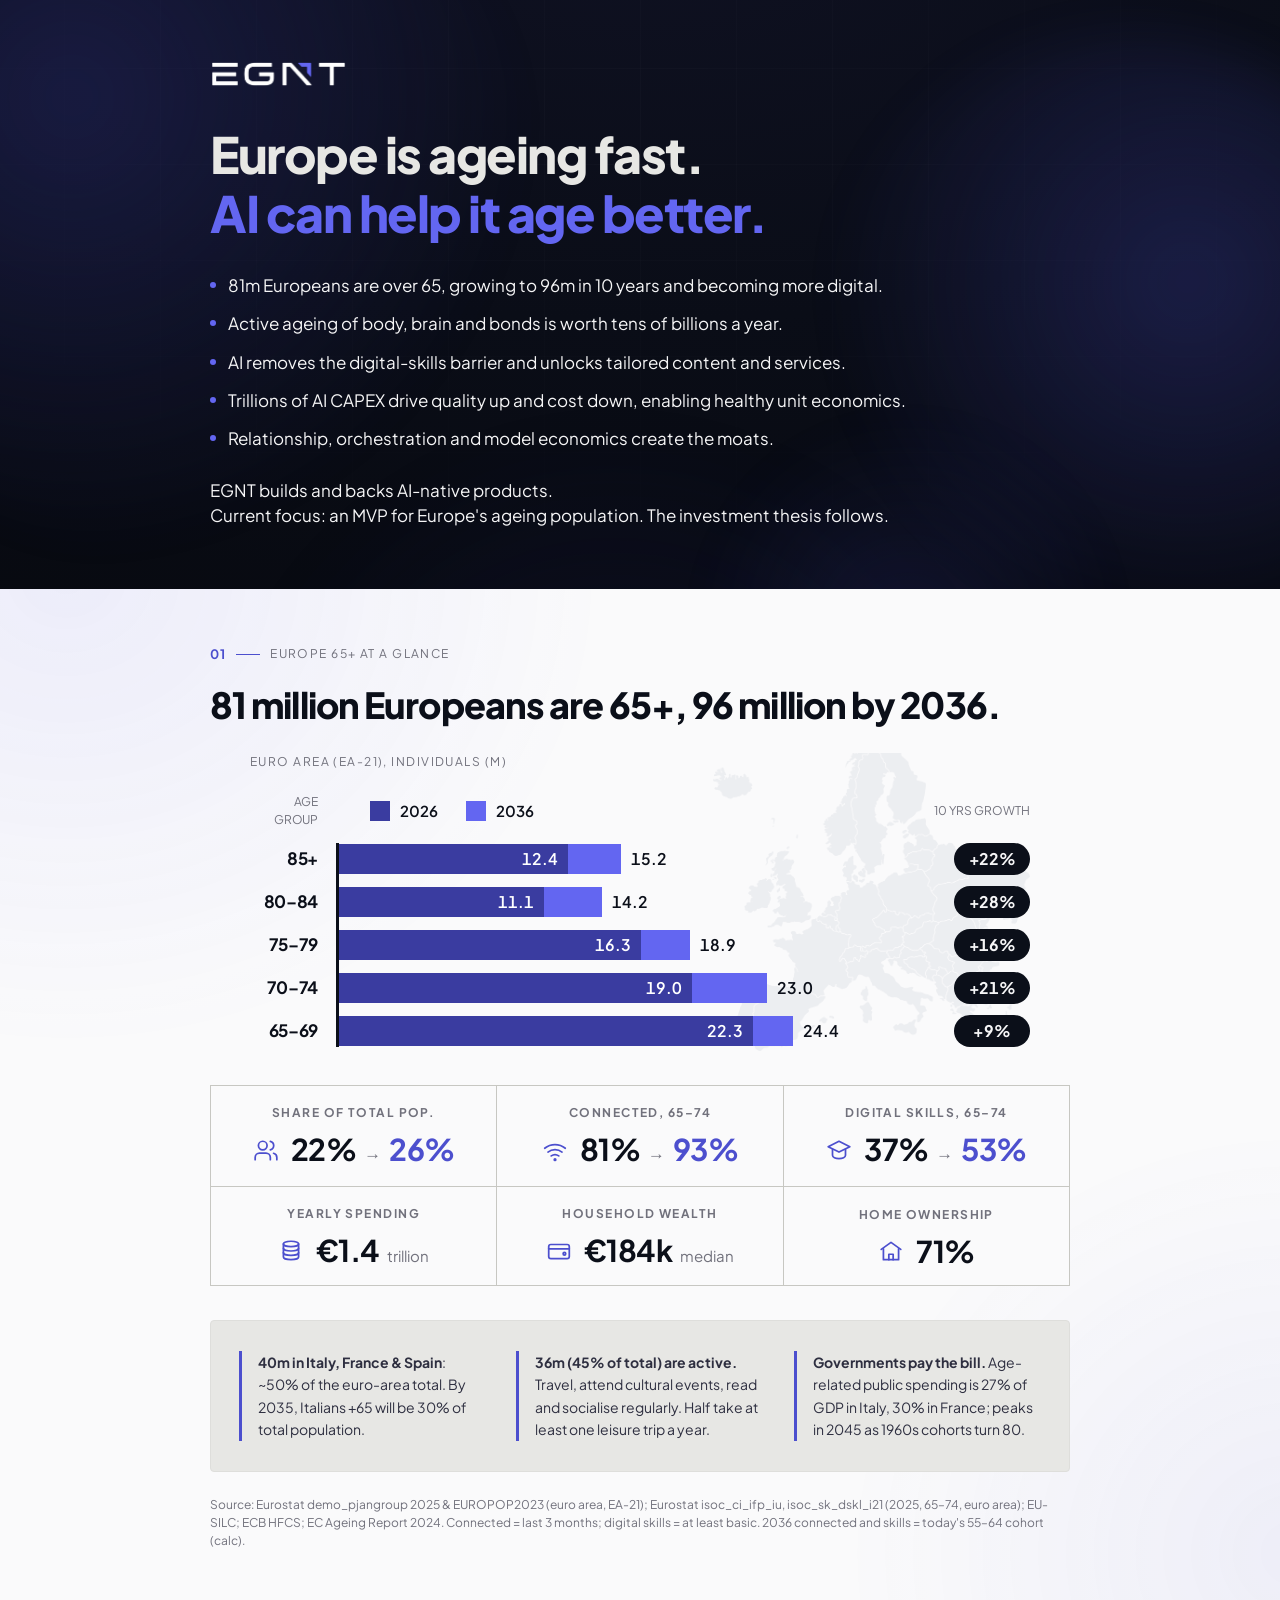
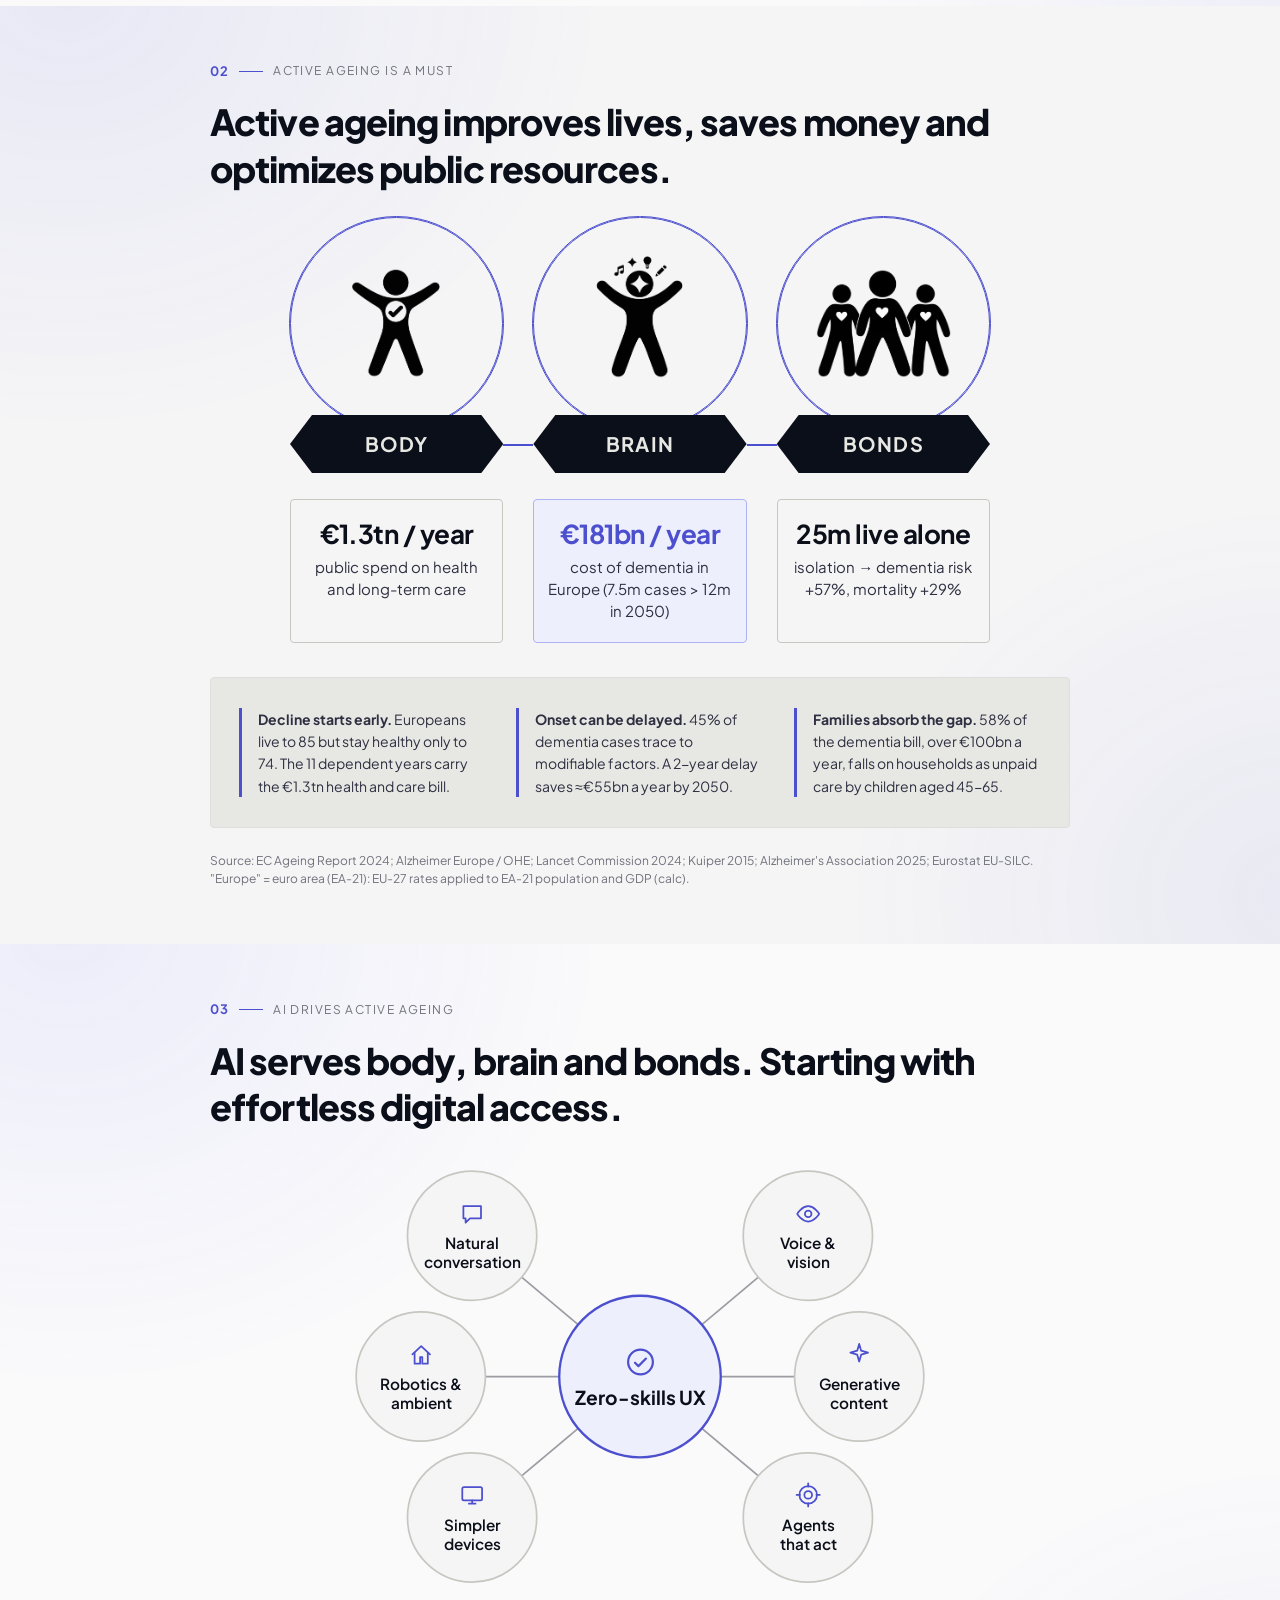
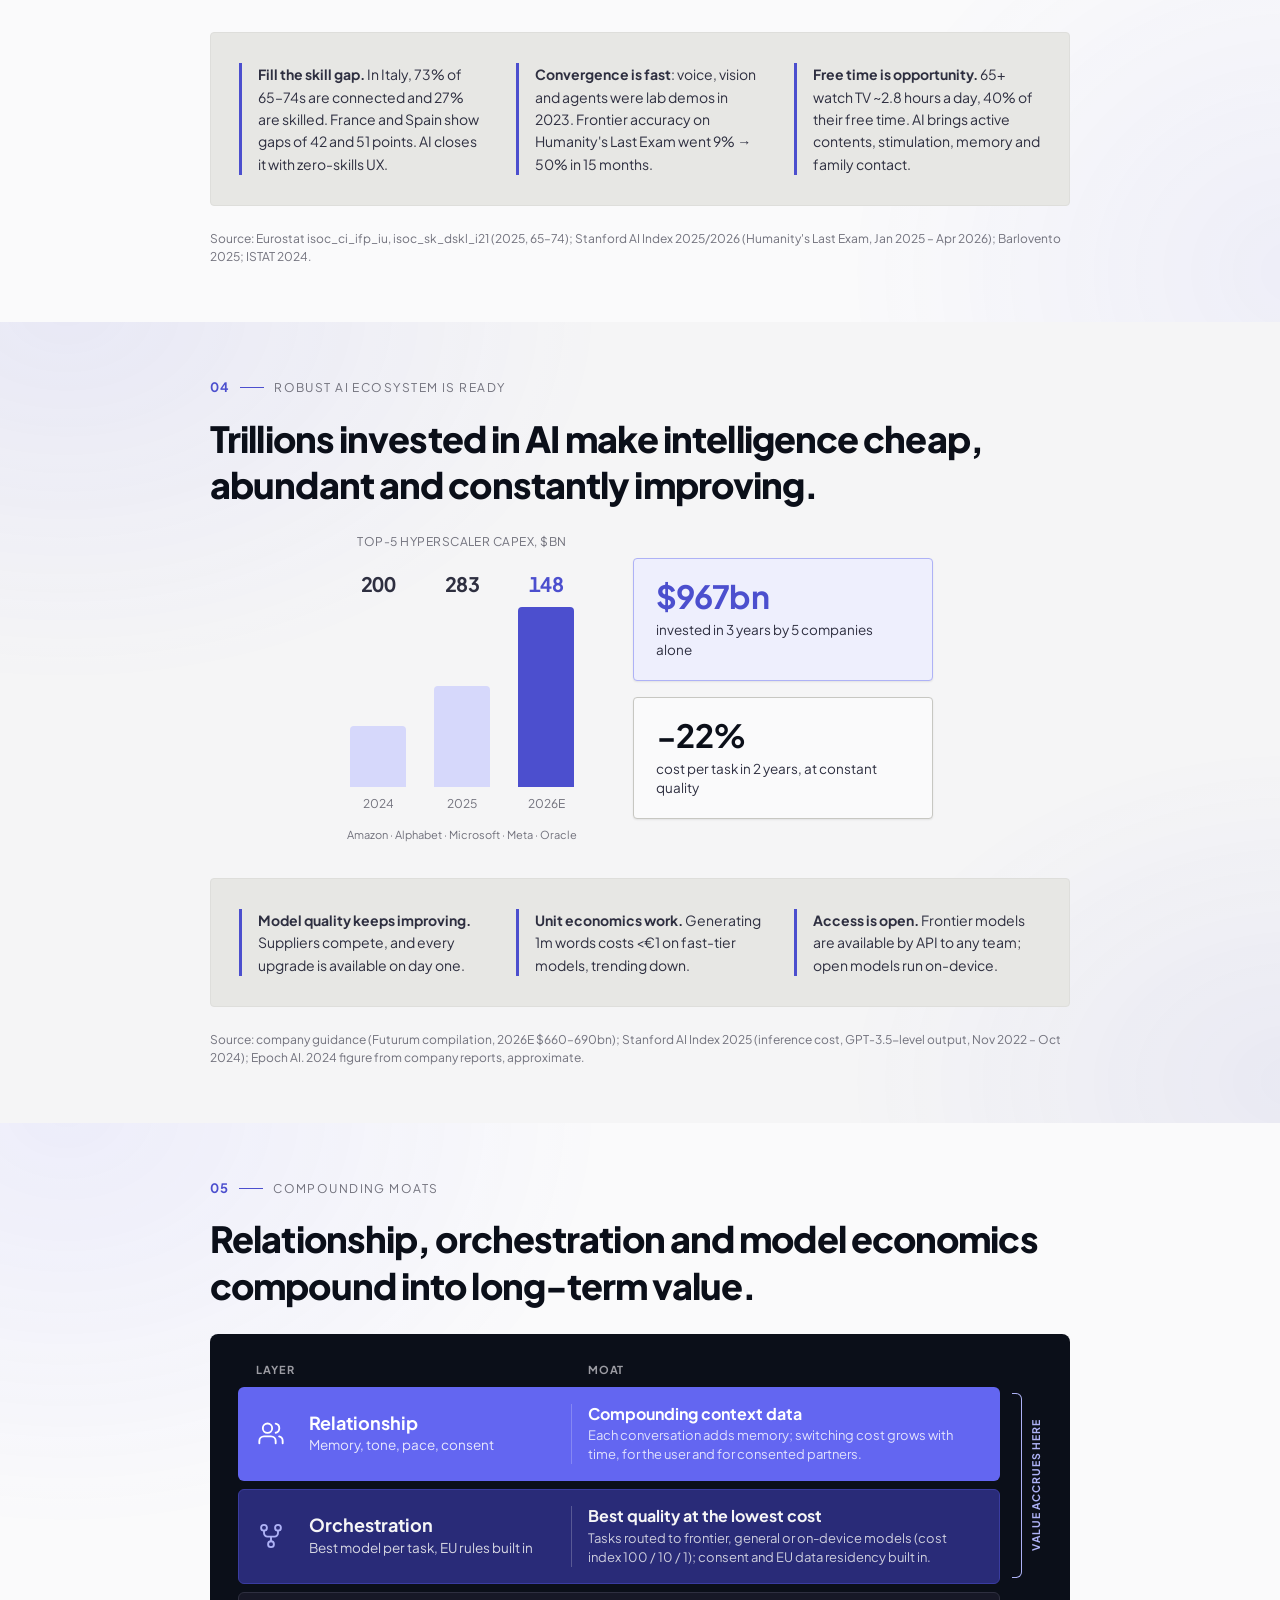
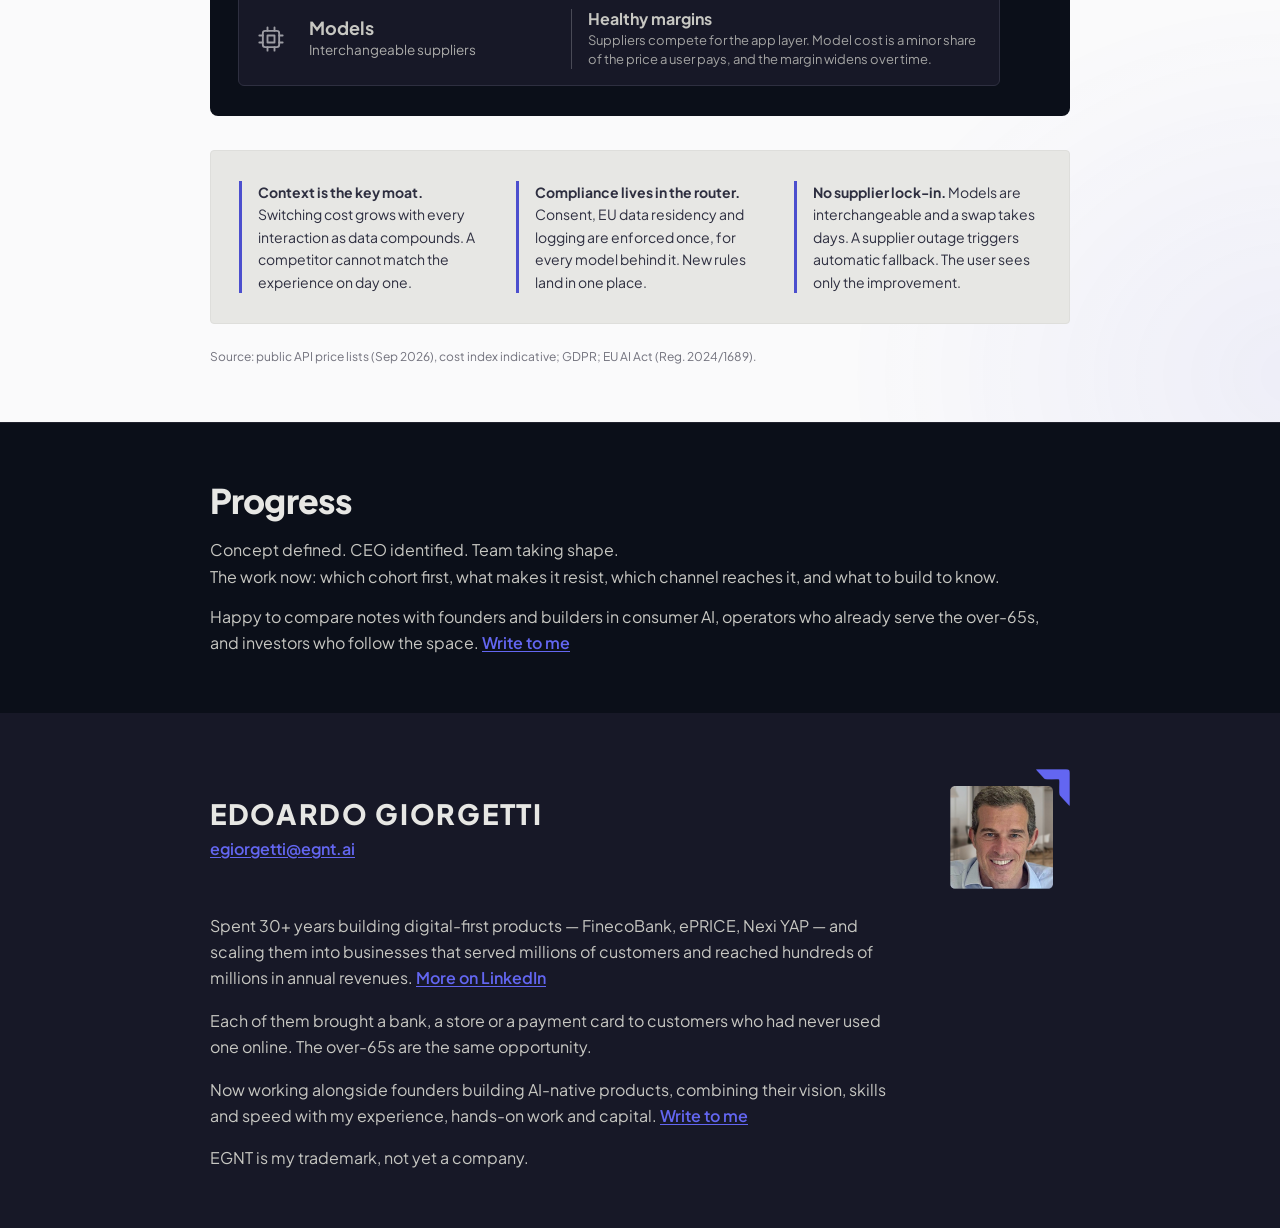
==== commit c9873129: "Fixed bullets" ====
--- a/index.html
+++ b/index.html
@@ -618,7 +618,7 @@
   </svg>
 </div>
     <div class="takeaways">
-      <div><p><b>Fill the skill gap.</b> In Italy, 73% of 65–74s are connected and 27% are skilled. France and Spain show the same 40–50 point gap. AI closes it with zero-skills UX.</p></div>
+      <div><p><b>Fill the skill gap.</b> In Italy, 73% of 65–74s are connected and 27% are skilled. France and Spain show gaps of 42 and 51 points. AI closes it with zero-skills UX.</p></div>
       <div><p><b>Convergence is fast</b>: voice, vision and agents were lab demos in 2023. Frontier accuracy on Humanity's Last Exam went 9% → 50% in 15 months.</p></div>
       <div><p><b>Free time is opportunity.</b> 65+ watch TV ~2.8 hours a day, 40% of their free time. AI brings active contents, stimulation, memory and family contact.</p></div>
     </div>
@@ -650,7 +650,7 @@
 
     <div class="takeaways">
       <div><p><b>Model quality keeps improving.</b> Suppliers compete, and every upgrade is available on day one.</p></div>
-      <div><p><b>Unit economics work.</b> A heavy user costs ~€2/month today, trending down.</p></div>
+      <div><p><b>Unit economics work.</b> Generating 1m words costs <€1 on fast-tier models, trending down.</p></div>
       <div><p><b>Access is open.</b> Frontier models are available by API to any team; open models run on-device.</p></div>
     </div>
     <p class="src">Source: company guidance (Futurum compilation, 2026E $660–690bn); Stanford AI Index 2025 (inference cost, GPT-3.5-level output, Nov 2022 – Oct 2024); Epoch AI. 2024 figure from company reports, approximate.</p>
